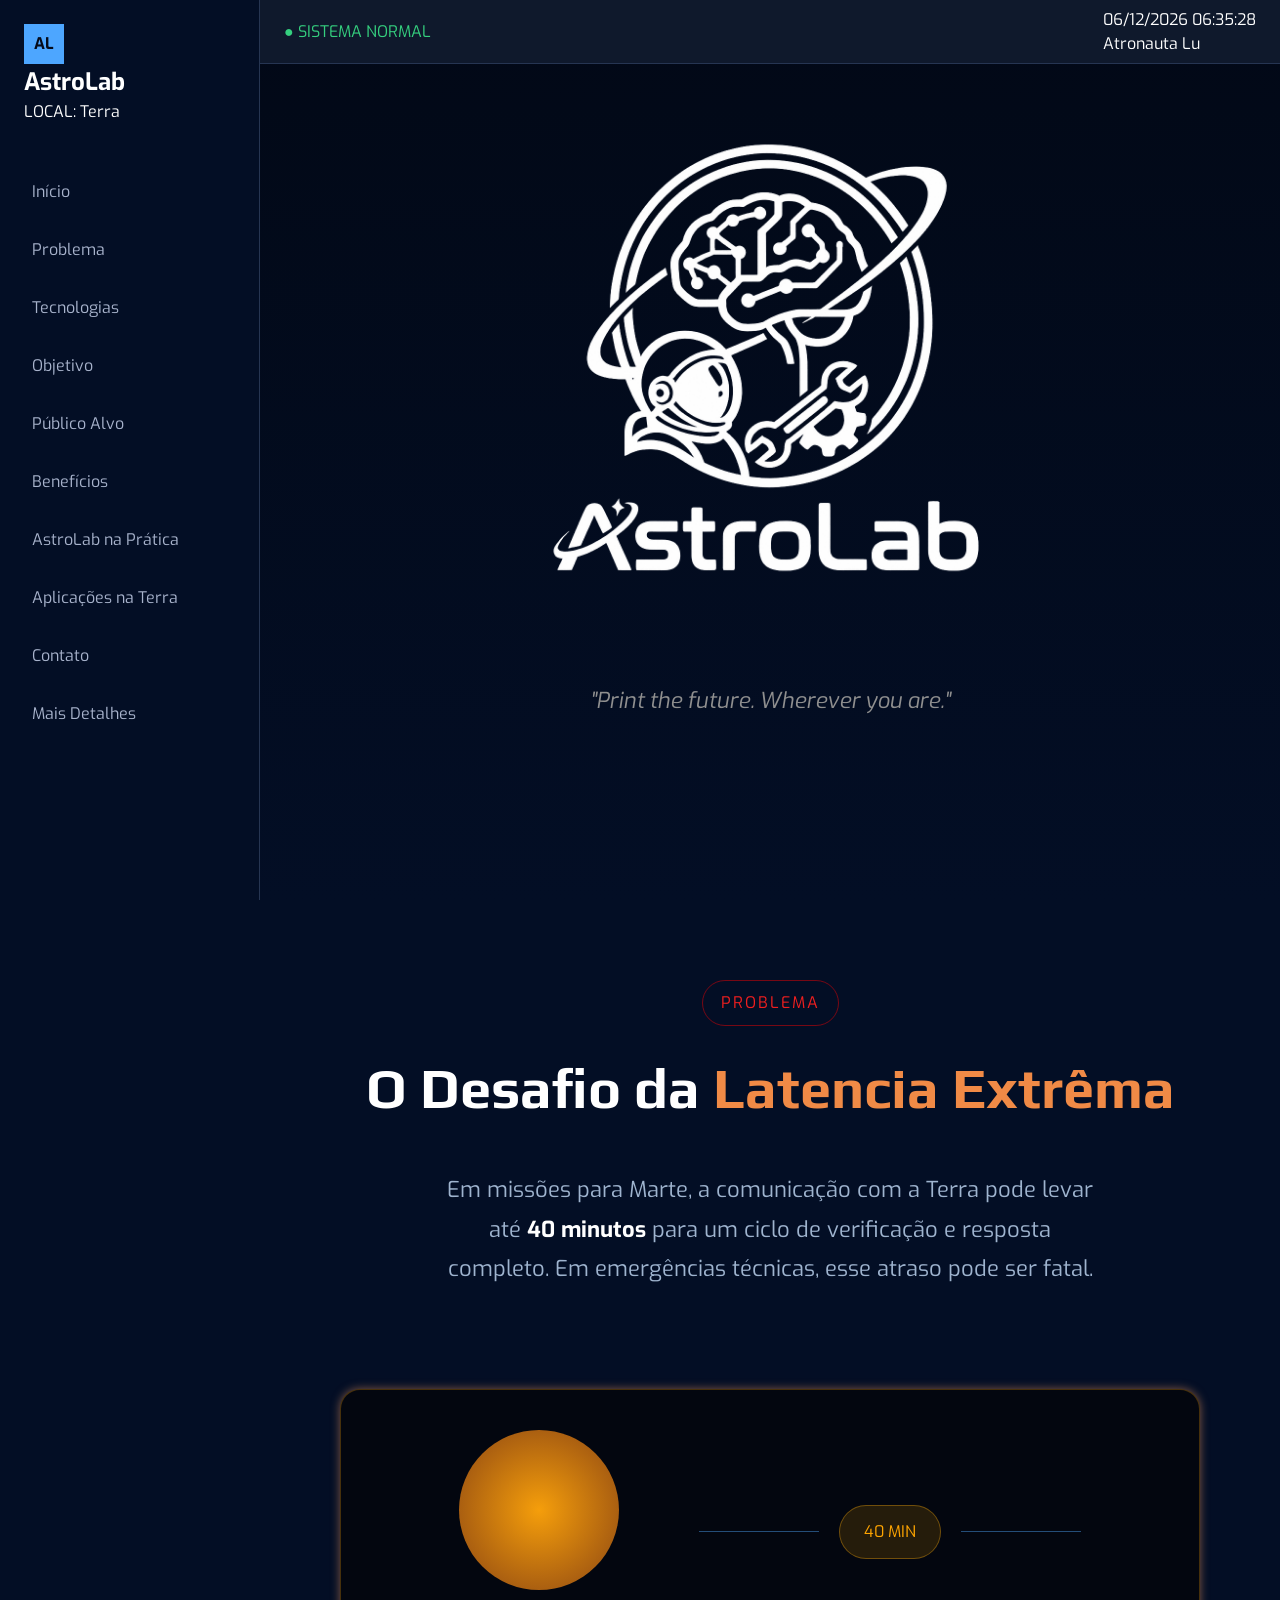
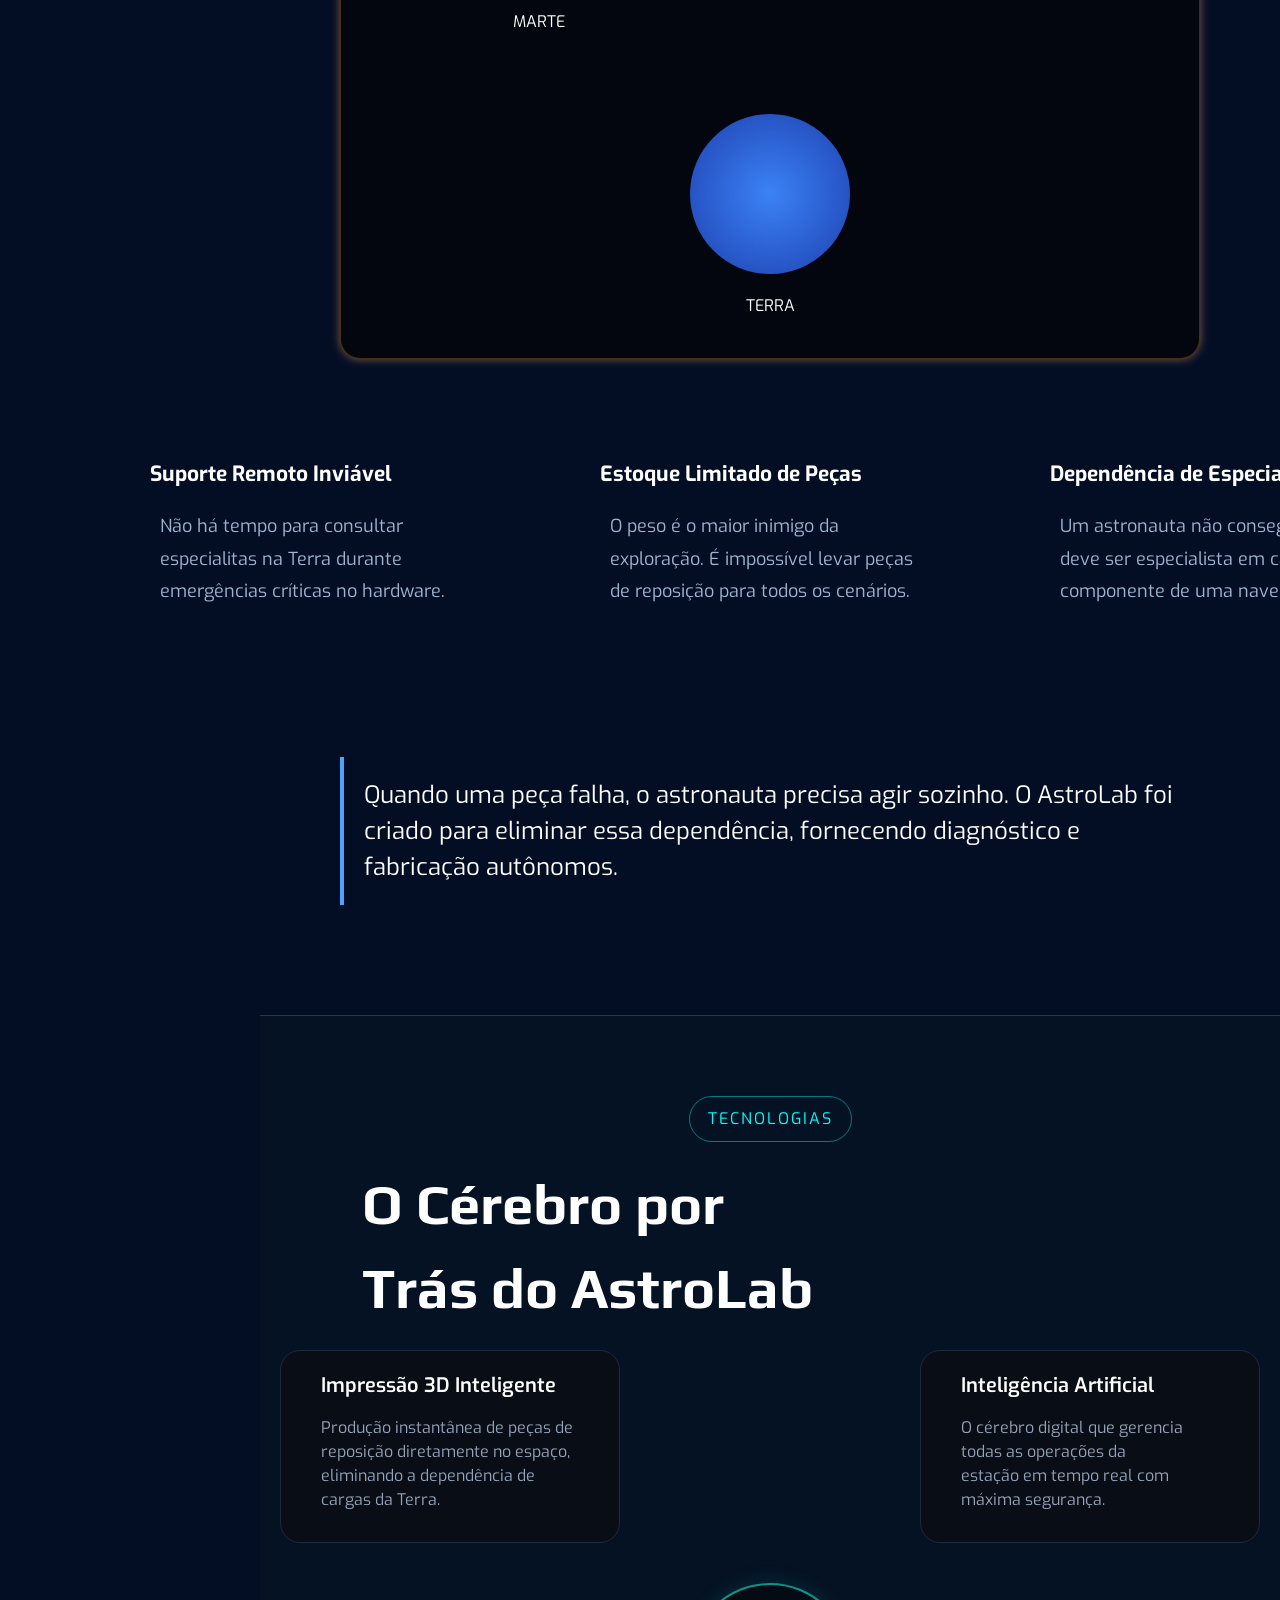
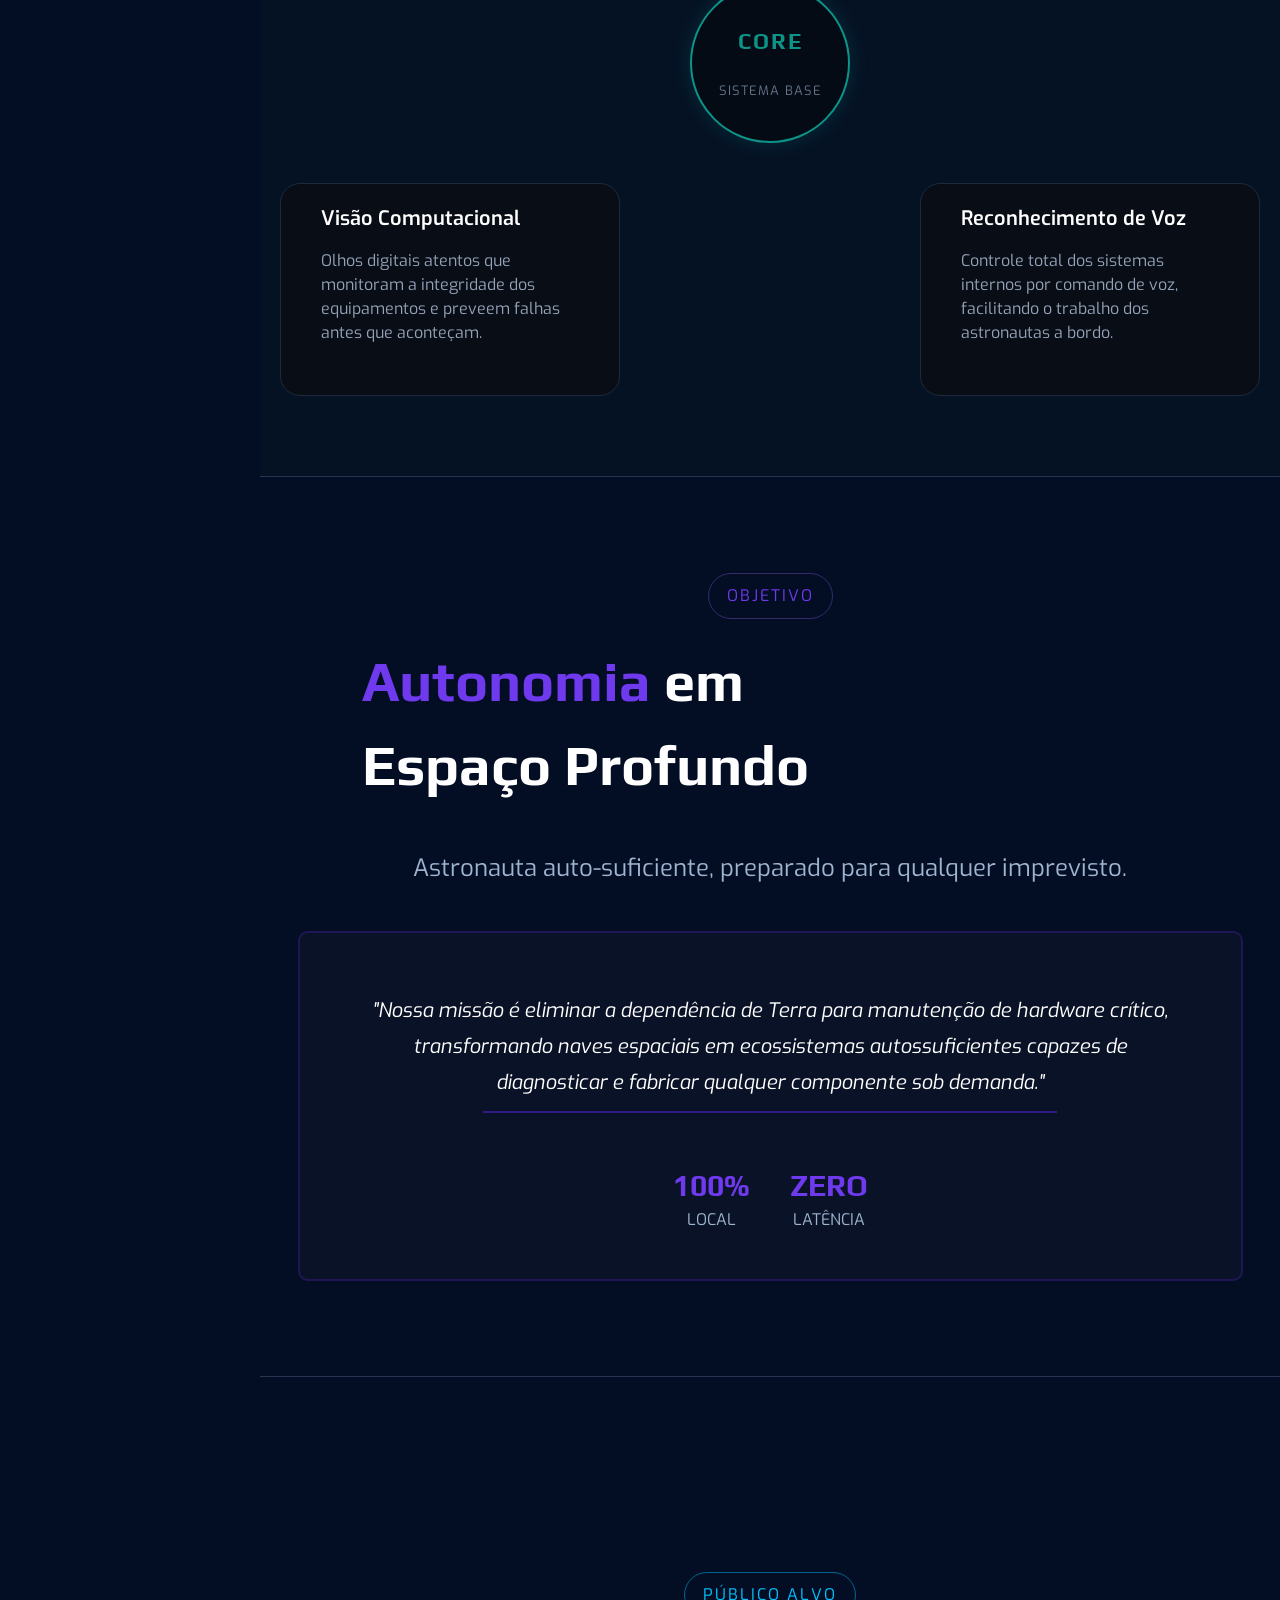
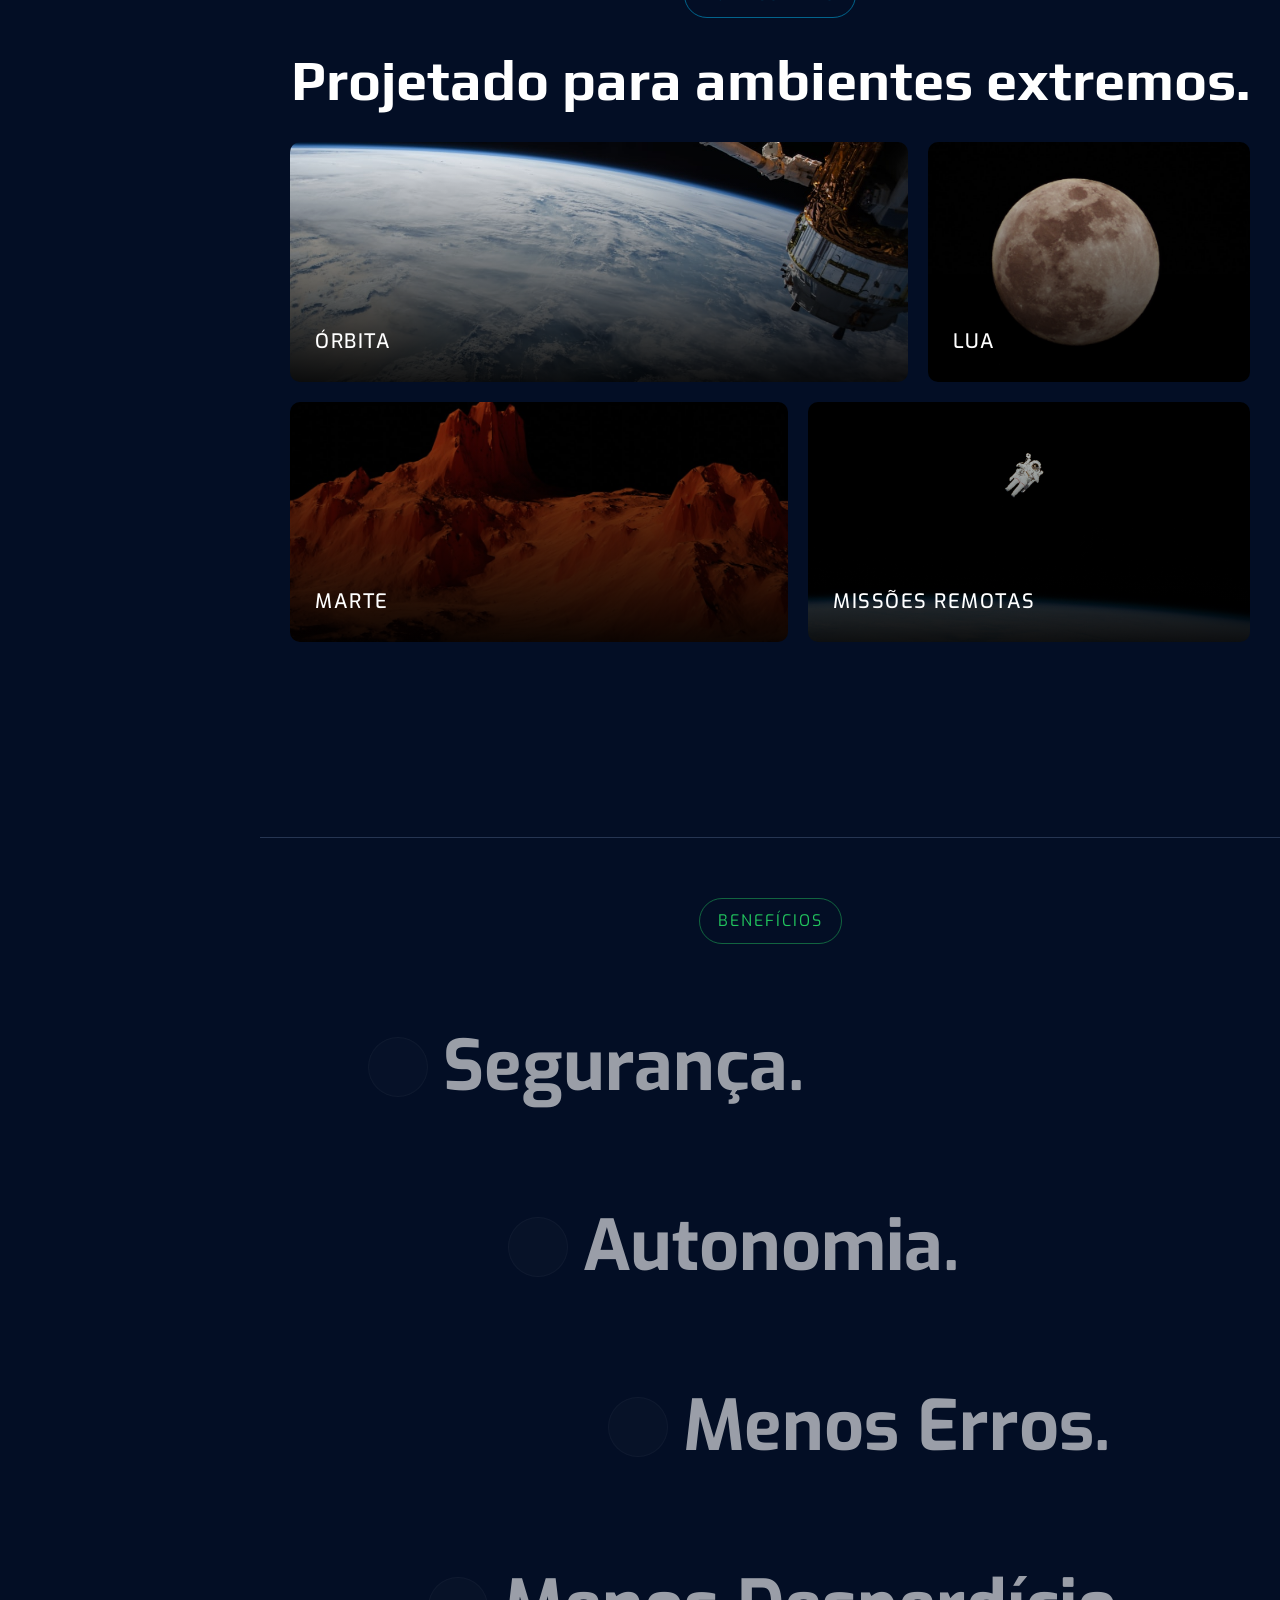
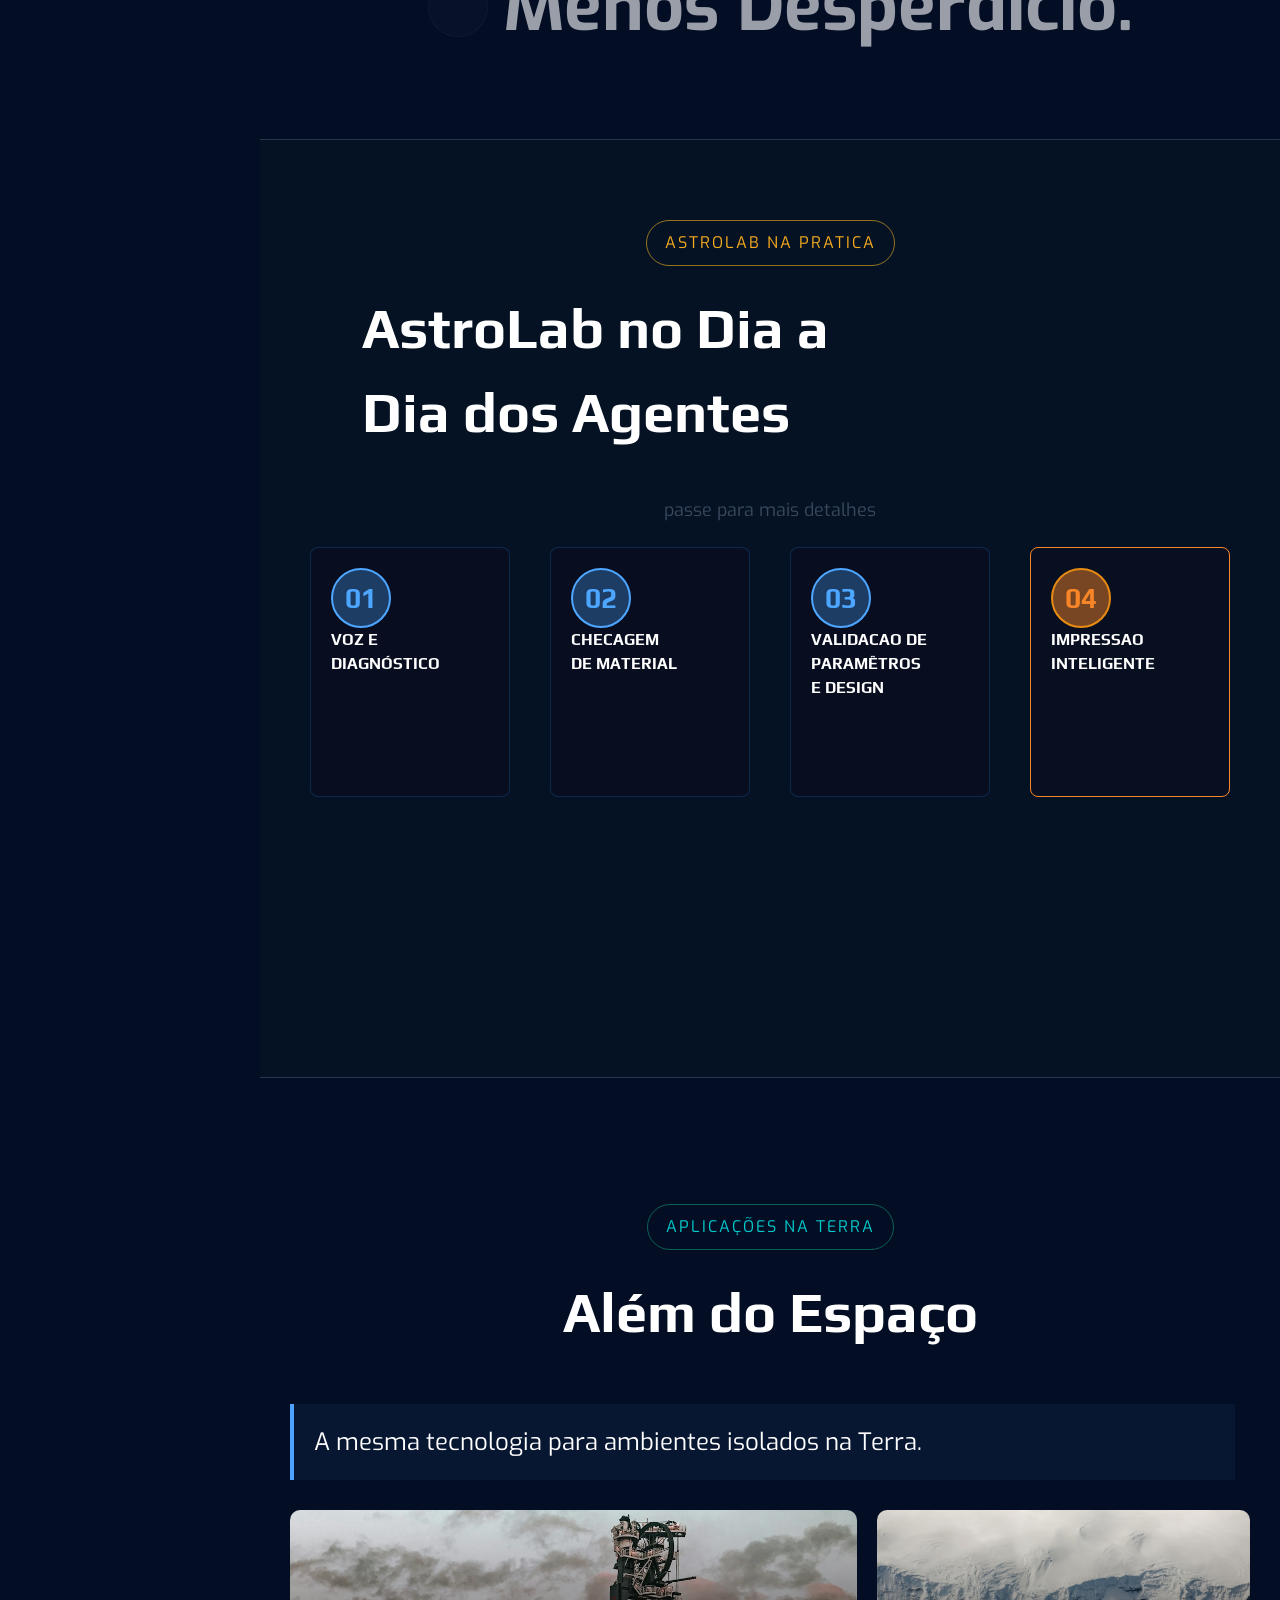
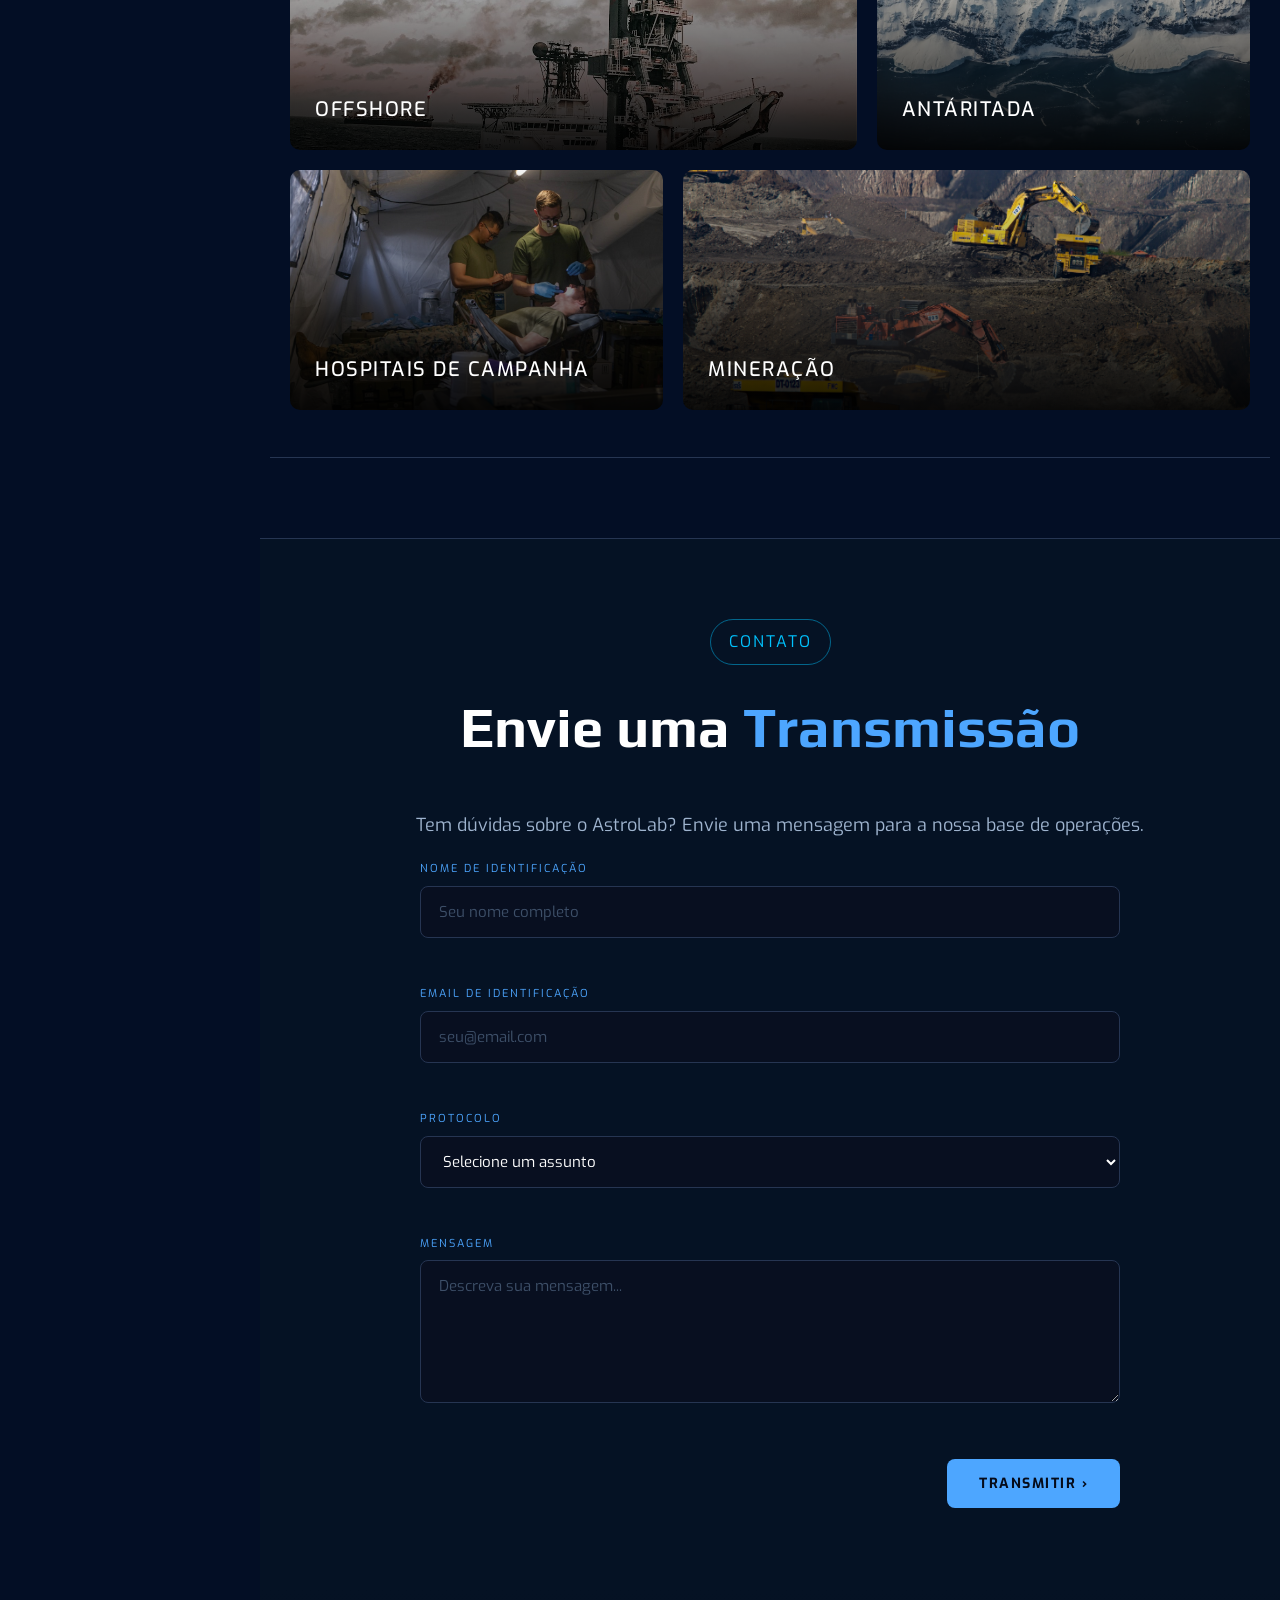
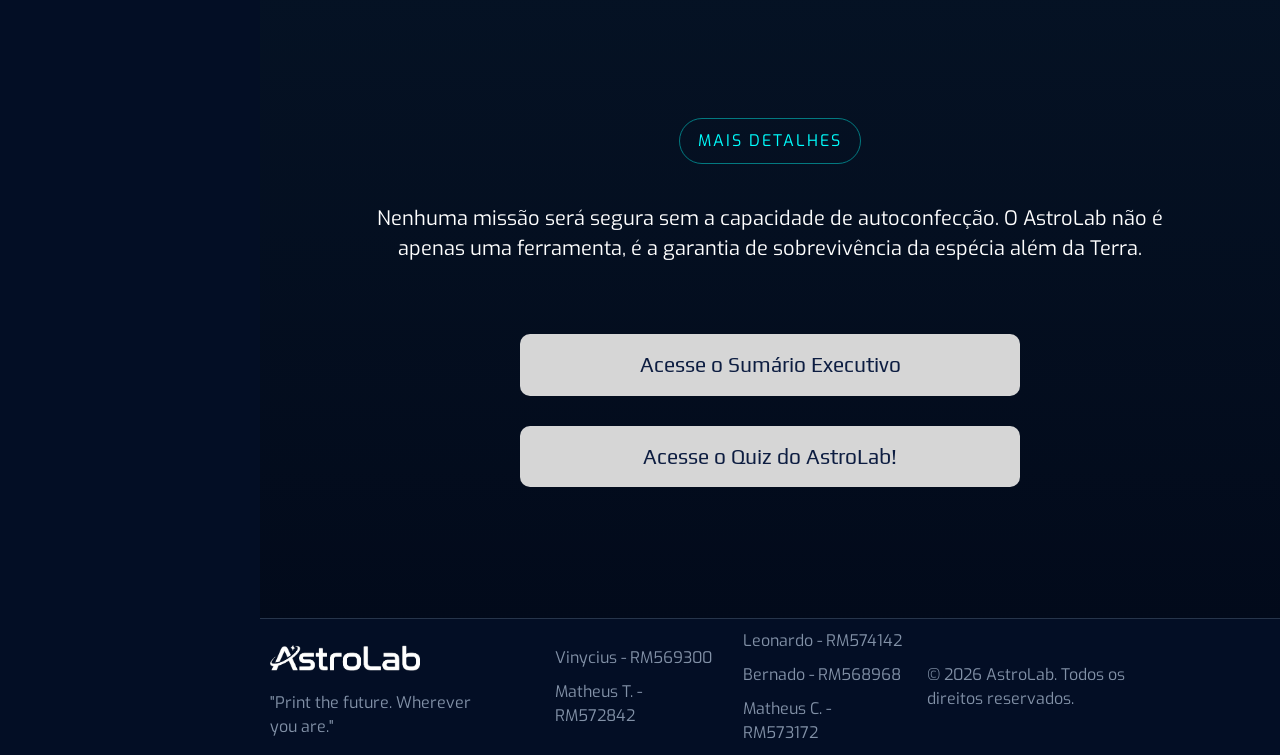
==== index.html @ 5ac2e85f "feat: adicionando secao contato, com formulario para validacao de campos vazios" ====
<!DOCTYPE html>
<html lang="pt-BR">
<head>
    <meta charset="UTF-8">
    <meta name="viewport" content="width=device-width, initial-scale=1.0">
    <link rel="shortcut icon" href="./images/favicon (3).png" type="image/png">

    <title>AstroLab</title>
    <link rel="stylesheet" href="css/reset.css">
    <link rel="stylesheet" href="css/variaveis.css">
    <link rel="stylesheet" href="./css/style.css">

    <link rel="preconnect" href="https://fonts.googleapis.com">
    <link rel="preconnect" href="https://fonts.gstatic.com" crossorigin>
    <link href="https://fonts.googleapis.com/css2?family=Play:wght@400;700&display=swap" rel="stylesheet">

    <!-- Basic Icons -->
<link href="https://cdn.boxicons.com/3.0.8/fonts/basic/boxicons.min.css" rel="stylesheet">
<!-- Filled Icons -->
<link href="https://cdn.boxicons.com/3.0.8/fonts/filled/boxicons-filled.min.css" rel="stylesheet">
<!-- Brand Icons -->
<link href="https://cdn.boxicons.com/3.0.8/fonts/brands/boxicons-brands.min.css" rel="stylesheet">

</head>

<body>

<aside class="sidebar">

    <div class="logo">
        <div class="logo-icon">AL</div>

        <div>
            <h2>AstroLab</h2>
            <p> LOCAL: Terra</p>
        </div>
    </div>

    <nav>

        <a href="#inicio" class="nav-inicio"> <i class="bxf bx-rocket"></i> Início </a>
        <a href="#problema" class="nav-problema"> <i class="bxf bx-alert-triangle"></i> Problema </a>
        <a href="#tecnologia" class="nav-tecnologia"> <i class="bxf bx-psychology"></i> Tecnologias </a>
        <a href="#objetivos" class="nav-objetivos"> <i class="bxf bx-bullseye"></i> Objetivo </a>
        <a href="#publico" class="nav-publico"> <i class="bxf bx-community"></i> Público Alvo </a>
        <a href="#beneficios" class="nav-beneficios"> <i class="bxf bx-arrow-big-up-line"></i> Benefícios </a>
        <a href="#dia_a_dia" class="nav-dia"> <i class="bxf bx-moon"></i> AstroLab na Prática  </a>
        <a href="#planeta-terra" class="nav-planeta"> <i class="bxf bx-globe-antartica"></i> Aplicações na Terra </a>
        <a href="#contato" class="nav-publico"> <i class="bxf bx-send"></i> Contato</a>
        <a href="#fim" class="nav-tecnologia"> <i class="bxf bx-plus-circle"></i> Mais Detalhes</a>
        
    </nav>

</aside>

<div class="main">

    <header>

        <div class="status">
            ● SISTEMA NORMAL
        </div>

        <div class="header-right">

            <div id="clock"></div>

            <div class="user">
                Atronauta Lu
            </div>

        </div>

    </header>


    <main id="content">

        <section class="inicio" id="inicio">

             <img src="./images/ícone_branco.png" alt="Logo AstroLab" class="astrolab">

            <p class="subtitulo"> 
                "Print the future. Wherever you are."
            </p>

        </section>

        <section class="section problema" id="problema">

            <span class="tag vermelha"> Problema </span>

            <h2>O Desafio da <span id="latencia">Latencia Extrêma</span></h2>

            <div class="desc-latencia">
            <p>Em missões para Marte, a comunicação com a Terra pode levar até <span id="branco">40 minutos</span> para um ciclo de verificação e resposta completo. Em emergências técnicas, esse atraso pode ser fatal.</p>
            </div>
            <div class="desenho">

                <div class="planeta">
                    <div class="marte"></div>
                    <span>MARTE</span>
                </div>

                <div class="separador">
                    <div class="linha"></div>
                    <div class="container">
                        40 MIN
                    </div>
                    <div class="linha"></div>
                </div>

                <div class="planeta">
                    <div class="terra"></div>
                    <span>TERRA</span>
                </div>

            </div>

            <div class="cards">
                <div class="card">
                    <div id="minititulo">
                    <i class="bxf bx-search-big-x" style="color:#ff6b00; font-size: 30px;"></i>
                    <h4>Suporte Remoto Inviável</h4>
                    </div>
                    <p> Não há tempo para consultar especialitas na Terra durante emergências críticas no hardware. </p>
                </div>            
                <div class="card">
                    <div id="minititulo">
                    <i class="bxf bx-inbox" style="color:#ff6b00; font-size:30px"></i>
                    <h4>Estoque Limitado de Peças</h4>
                    </div>
                    <p>O peso é o maior inimigo da exploração. É impossível levar peças de reposição para todos os cenários.</p>
                </div>
                <div class="card">
                    <div id="minititulo">
                    <i class="bxf bx-psychology" style="color:#ff6b00; font-size:30px;"></i>
                    <h4>Dependência de Especialistas</h4>
                    </div>
                    <p>Um astronauta não consegue e nem deve ser especialista em cada componente de uma nave complexa.</p>
                </div>
            </div>
            <div class="destaque" id="destaque_problema"">
            Quando uma peça falha, o astronauta precisa <span id="branco">agir sozinho</span>. O AstroLab foi criado para eliminar essa dependência, fornecendo diagnóstico e fabricação autônomos. 
            </div>

        </section>

        <section class="section tecnologia" id="tecnologia">

            <span class="tag ciano"> TECNOLOGIAS </span>

            <h2> O Cérebro por Trás do AstroLab </h2>

                <div class="tech-grade">

                    <div class="card-tech top-esq">
                        <div class="icone-tech"> <i class="bx bx-printer" > </i></div>
                        <h3>Impressão 3D Inteligente</h3>
                        <p>Produção instantânea de peças de reposição diretamente no espaço, eliminando a dependência de cargas da Terra.</p>
                    </div>

                    <div class="card-tech top-dir">
                        <div class="icone-tech"> <i class="bx bx-robot" > </i></div>
                        <h3>Inteligência Artificial</h3>
                        <p>O cérebro digital que gerencia todas as operações da estação em tempo real com máxima segurança.</p>
                    </div>

                    <div class="core">
                        <h2>CORE</h2>
                        <p>Sistema Base</p>
                    </div>

                    <div class="card-tech bottom-esq">
                        <div class="icone-tech"> <i class="bx bx-eye-alt" > </i></div>
                        <h3>Visão Computacional</h3>
                        <p>Olhos digitais atentos que monitoram a integridade dos equipamentos e preveem falhas antes que aconteçam.<p>
                    </div>

                    <div class="card-tech bottom-dir">
                        <div class="icone-tech"> <i class="bx bx-microphone" > </i></div>
                        <h3>Reconhecimento de Voz</h3>
                        <p>Controle total dos sistemas internos por comando de voz, facilitando o trabalho dos astronautas a bordo.</p>
                    </div>

                </div>

        </section>

        <section class="section objetivos" id="objetivos">

             <span class="tag roxo"> OBJETIVO </span>

             <h2> <span id="roxo">Autonomia</span> em Espaço Profundo </h2>
            <div class="desc-objetivos">
                <p class="desc-objetivos">Astronauta auto-suficiente, preparado para qualquer imprevisto.</p>
            </div>
            
            <div class="objetivo">
             <p>"Nossa missão é eliminar a dependência de Terra para manutenção de hardware crítico, transformando naves espaciais em ecossistemas autossuficientes capazes de diagnosticar e fabricar qualquer componente sob demanda."</p>
            
                <div id="dados">
                    <div class="dado-item">
                        <span id="destaque_dados">100%</span>
                        <span id="dado">LOCAL</span>
                    </div>
                    <div class="dado-item">
                        <span id="destaque_dados">ZERO</span>
                        <span id="dado">LATÊNCIA</span>
                    </div>
                </div>
            </div>


            </section>

            
        <section class="section publico" id="publico">

            <span class="tag azul"> PÚBLICO ALVO </span>

            <h2> Projetado para ambientes extremos.</h2>

            <div class="container-grade">

                <div class="linha-grade">
                    <div class="cartao cartao-orbita">
                        <h3> Órbita </h3>
                        <p> Estações Espaciais</p>
                    </div>

                    <div class="cartao cartao-lua">
                        <h3> Lua </h3>
                        <p>Bases Lunares</p>
                    </div>
                </div>

                <div class="linha-grade">
                    <div class="cartao cartao-marte">
                        <h3> Marte </h3>
                        <p> Colonização </p>
                    </div>

                    <div class="cartao cartao-missao">
                        <h3> Missões Remotas </h3>
                        <p> Deep Space </p>
                    </div>
                </div>

            </div>
            
        </section>

       <section class="section beneficios" id="beneficios">

            <span class="tag verde"> BENEFÍCIOS </span>

            <nav class="beneficio-container">
                
                <div class="beneficio-item seguranca">
                    <span class="icone icone-seguranca"> <i class="bx bx-check-shield" style="color: rgb(14, 186, 5); font-size: 35px;"></i></span>
                    <span class="beneficio-texto"> Segurança. </span>
                </div>

                <div class="beneficio-item autonomia">
                    <span class="icone icone-autonomia"> <i class="bx bx-bolt" style="color: rgb(195, 92, 3); font-size: 35px;"></i></span>
                    <span class="beneficio-texto"> Autonomia. </span>
                </div>

                <div class="beneficio-item erros">
                    <span class="icone icone-erros"> <i class="bx bx-crosshair" style="color: rgb(3, 105, 195); font-size: 35px;"></i></span>
                    <span class="beneficio-texto"> Menos Erros. </span>
                </div>

                <div class="beneficio-item desperdicio">
                    <span class="icone icone-desperdicio"> <i class="bx bx-recycle" style="color: rgb(3, 192, 195); font-size: 35px;"></i></span>
                    <span class="beneficio-texto"> Menos Desperdício. </span>
                </div>

            </nav>
        </section>

        <section class="section dia_a_dia" id="dia_a_dia">

            <span class="tag amarelo"> ASTROLAB NA PRATICA </span>

            <h2>AstroLab no Dia a Dia dos Agentes</h2>
            <p style="color: #9fb4cf57;">passe para mais detalhes</p>

            <div class="cards-verticais">
                <div class="card-item">
                    <div id="card-numero">01</div>
                    <i class="bx bx-message-circle-question-mark"></i>
                    <h6 id="card-titulo">VOZ E DIAGNÓSTICO</h6>
                    <p id="card-texto">Astronauta descreve o problema com suas próprias palavras, ou fotografa a peça danificada.</p>
                </div>
                <div class="card-item">
                    <div id="card-numero">02</div>
                    <i class="bxf bx-inbox"></i>
                    <h6 id="card-titulo">CHECAGEM DE MATERIAL</h6>
                    <p id="card-texto">Astrolab idenfitica automaticamente o design correspondente, verifica se há material disponível e compatível.</p>
                </div>
                <div class="card-item">
                    <div id="card-numero">03</div>
                    <i class="bxf bx-check-circle"></i>
                    <h6 id="card-titulo">VALIDACAO DE PARAMÊTROS E DESIGN</h6>
                    <p id="card-texto">Verifica a certificação do design identificado e os parâmetros da impressão, e os ajusta se necessário, de acordo com as condições ambientais da nave. </p>
                </div>
                <div class="card-item4">
                    <div id="card-numero4">04</div>
                    <i class="bxf bx-printer"></i>
                    <h6 id="card-titulo">IMPRESSAO INTELIGENTE</h6>
                    <p id="card-texto">Solicita uma confirmação final antes de iniciar a fabricação — tudo isso sem consultar manuais, sem contatar a Terra e sem precisar de qualquer conhecimento técnico de impressão 3D. </p>
                </div>


            </div>

        </section>
        
        <section class="section planeta-terra" id="planeta-terra">

            <span class="tag turquesa"> APLICAÇÕES NA TERRA </span>

            <h2> Além do Espaço </h2>    

            <div class="destaque"> A mesma tecnologia para ambientes isolados na Terra. </div>

            <div class="container-grade">

                <div class="linha-grade">
                    <div class="cartao cartao-off">
                        <h3> Offshore </h3>
                    </div>

                    <div class="cartao cartao-antar">
                        <h3> Antáritada </h3>
                    </div>
                </div>

                <div class="linha-grade">
                    <div class="cartao cartao-hospi">
                        <h3> Hospitais de campanha</h3>
                    </div>

                    <div class="cartao cartao-mine">
                        <h3> Mineração </h3>
                    </div>
                </div>

            </div>
        </section>
        <section class="section contato" id="contato">

            <span class="tag azul"> CONTATO </span>

            <h2>Envie uma <span id="contato-destaque">Transmissão</span></h2>

            <p class="contato-desc" id="contato-desc">Tem dúvidas sobre o AstroLab? Envie uma mensagem para a nossa base de operações.</p>

            <form class="form-contato" id="form-contato" novalidate>

                <div class="form-grupo">
                    <label for="nome">NOME DE IDENTIFICAÇÃO</label>
                    <input type="text" id="nome" name="nome" placeholder="Seu nome completo" autocomplete="off">
                    <span class="form-erro" id="erro-nome"></span>
                </div>

                <div class="form-grupo">
                    <label for="email">EMAIL DE IDENTIFICAÇÃO</label>
                    <input type="email" id="email" name="email" placeholder="seu@email.com" autocomplete="off">
                    <span class="form-erro" id="erro-email"></span>
                </div>

                <div class="form-grupo">
                    <label for="assunto">PROTOCOLO</label>
                    <select id="assunto" name="assunto">
                        <option value="">Selecione um assunto</option>
                        <option value="duvida">Dúvida técnica</option>
                        <option value="parceria">Proposta de parceria</option>
                        <option value="imprensa">Imprensa</option>
                        <option value="outro">Outro</option>
                    </select>
                    <span class="form-erro" id="erro-assunto"></span>
                </div>

                <div class="form-grupo">
                    <label for="mensagem">MENSAGEM</label>
                    <textarea id="mensagem" name="mensagem" rows="5" placeholder="Descreva sua mensagem..."></textarea>
                    <span class="form-erro" id="erro-mensagem"></span>
                </div>

                <div class="form-rodape">
                    <span class="form-status" id="form-status"></span>
                    <button type="submit" class="btn-transmitir">TRANSMITIR ›</button>
                </div>

            </form>

        </section>

        <section class="fim" id="fim">

             <!-- <img src="./images/ícone_branco.png" alt="Logo AstroLab" class="astrolab"> -->
              <span class="tag ciano"> MAIS DETALHES </span>

            <p class="subtitulo-fim"> 
                Nenhuma missão será segura sem a capacidade de autoconfecção. O AstroLab não é apenas uma ferramenta, é a garantia de sobrevivência da espécia além da Terra. 
            </p>
            <a href="https://drive.google.com/file/d/1_NwAOMcnM-ldMExBW3gLf0y3jAXZmVgm/view?usp=sharing" target="_blank">Acesse o Sumário Executivo</a>
            <a href="./pages/quiz.html">Acesse o Quiz do AstroLab!</a>

        </section>
        <footer id="footer">
            <div class="container-logo">
                <img src="./images/astrolab_texto.png" alt="AstroLab texto">
                <p> "Print the future. Wherever you are." </p>
            </div>
            <div>
                <p>Vinycius   - RM569300</p>
                <p>Matheus T. - RM572842</p>
            </div>
            <div>
              <p>Leonardo   - RM574142</p>
                <p>Bernado    - RM568968</p>
                <p>Matheus C. - RM573172</p>
            </div>
            <div class="container-copyright">
                <p id="copyright"> &copy; 2026 AstroLab. Todos os direitos reservados. </p> 
                <!-- <p id="desc">Feito com paixão e precisão</p> -->
            </div>
        </footer>
    </main>

</div>

   

<script src="./js/script.js"></script>

</body>
</html>
---- css/variaveis.css ----
@import url('https://fonts.googleapis.com/css2?family=Exo:ital,wght@0,100..900;1,100..900&family=Play:wght@400;700&display=swap');


:root{
    --background-primary: #030e25;
    --background-secondary: #051224;

    --title: 'Play';
    --text: 'Exo';
    --text-size: 18px;

    --title-size: 56px;
}
---- css/style.css ----
html{ 
    scroll-behavior:smooth;
}

*{
    margin:0;
    padding:0;
}

body{
    display:flex;
    background: var(--background-primary);
    color:white;
    /* font-family:Segoe UI; */
    font-family: var(--text);
}

.sidebar{
    width:260px;
    height:100vh;

    background:#08112100;
    /* background-image: url(../images/fundo-galaxia.jpg); */
    border-right:1px solid #263552;

    position:fixed;
}

.main{
    margin-left:260px;
    flex:1;
    width: calc(100% - 260px)
}

header{
    height:64px;
    background:#101a2ef7;
    border-bottom:1px solid #263552;

    display:flex;
    justify-content:space-between;
    align-items:center;
    
    padding:0 24px;

    position:fixed;
    top:0;
    left: 260px;
    right: 0;

    z-index:1000;
}

.logo{
    padding:24px;
}

.logo-icon{
    width:40px;
    height:40px;

    background:#4DA6FF;

    color:#050B1A;

    display:flex;
    align-items:center;
    justify-content:center;

    font-weight:bold;
}

nav{
    display:flex;
    flex-direction:column;
    padding:20px;
}

nav a{
    color:#A8B3CC;
    text-decoration:none;
    padding:12px;
    border-radius:6px;
    margin-bottom: 10px;

    transition: all ease 0.5s;
}

nav a:hover{
    background:#18233B;
    color:white;
    transform: scale(1.05);
}

.nav-problema:hover{
    background:#f11f1f78;
    color:white;
}
.nav-tecnologia:hover{
    background:rgba(5, 230, 226, 0.478);
    color:white;
}
.nav-objetivos:hover{
    background:#6f39ed77;
    color:white;
}
.nav-publico:hover{
    background:#00c3ff78;
    color:white;
}
.nav-beneficios:hover{
    background:#22c55e76;
    color:white;
}
.nav-dia:hover{
    background:#f59f0b78;
    color:white;
}
.nav-planeta:hover{
    background:#029d9d58;
    color:white;
}

.status{
    color:#35D07F;
}

/* -- Seção 1 -- */
.inicio{
    display:flex;
    justify-content:center;
    align-items:center;
    text-align:center;
   
    min-height:100vh;
    display:flex;
    flex-direction:column;
    justify-content:center;
    padding:80px 10%;
    background:  linear-gradient(
            rgba(0,0,0,0.4),
            #030e25
            ),
            url('../images/banner.gif');
}

.astrolab {
    width: 500px;
}

.subtitulo{
    font-size:22px;
    max-width:900px;
    margin:auto;
    font-style: italic;
    color: #8f8f8f;
}

/*  -- Seções sem Style (Apagar dps) */
.conteudo{
    background:rgba(255,255,255,.03);
    border:1px solid rgba(255,255,255,.08);
    border-radius:20px;
    padding:30px;
    margin-bottom:30px;
}

.conteudo h2{
    margin-bottom:20px;
    font-size:32px;
    font-family: var(--title);
}


/* -- Padronização das Seções --  */
.section{
    min-height:100vh;
    width: 100%;

    display:flex;
    flex-direction:column;
    justify-content:center;

    padding: 80px 10%; 

    background: var(--background-primary);
    border-bottom: #263552 0.01px solid;

  
}

.section h2{
    font-family: var(--title);
    font-size:var(--title-size);
    margin: 20px 0;
}

.section p{
    font-size:18px;
    line-height:1.8;
    max-width:900px;

    padding:20px;
    border-radius:10px;
}

/* -- Seção 2 -- */
.desenho{
    margin-top:80px;
    display:flex;
    justify-content:center;
    align-items:center;
    gap:80px;
    flex-wrap:wrap;
    border-radius: 20px;
    border: solid 0.5px rgba(255, 166, 0, 0.267);
    padding: 40px;
    background-color: #03060f;

    box-shadow: 0 0 10px rgba(255, 161, 99, 0.5);
}

#latencia{
    color: rgb(240, 138, 70);
}

.desc-latencia{
    position:relative;
    margin: 0 auto;
    max-width: 700px;
    text-align: center;
    p{
        border: none;
        /* text-align: center; */
        color: #9fb4cf;
        font-size: 22px;
                #branco {
        color: white;
        font-weight: bold;
    }
    }
}

.marte,
.terra{
    width:160px;
    height:160px;
    border-radius:50%;
    background-size:cover;
    background-position:center;
}
.marte{
   background:
    radial-gradient(circle,
    #f59e0b,
    #8b4513);
}

.terra{
    background:
    radial-gradient(circle,
    #3b82f6,
    #1e40af);
}

.planeta{
    display:flex;
    flex-direction:column;
    align-items:center;
    gap:20px;
}

.separador{
    display:flex;
    align-items:center;
    gap:20px;
}

.linha{
    width:120px;
    height:1px;
    background:#244d78;
}

.container{
    padding:14px 24px;
    border-radius:50px;
    background: rgba(137, 93, 3, 0.257);
    border:1px solid rgba(245, 167, 11, 0.368);
    color:orange;
}

.destaque{
    margin: 30px 0;
    padding: 20px ;
    border-left: 4px solid #4DA3FF;
    background:rgba(77, 163, 255, 0.055);
    max-width:945px;

    font-size: 24px;

}

#destaque_problema{
        color: rgb(255, 255, 255);
        background: none;
        
        #branco {
        color: white;
    }
}


.problema{
    padding:80px;
    display:flex;
    align-items:center;
}

.cards{
    /* width: 1000px; */
    display:flex;
    justify-content: space-evenly;
    margin: 80px;
    gap: 50px;
}
.card {
    width: 400px;
    padding:20px;
    border-radius: 20px;
    /* border: solid 0.5px rgba(255, 166, 0, 0.267);
    box-shadow: 0 0 10px rgba(255, 161, 99, 0.5); */
    p{
        border:none;
        color: #9fb4cf;
        /* text-align: ; */
    }
}
#minititulo{
    display:flex;

    i{
        margin: 0 5px 10px;
    }
    h4{
        font-size: 21px;
    }
 
}

.tag{
    padding:10px 18px;
    border-radius:99px;
    letter-spacing:2px;
    text-transform:uppercase;
    
}
.vermelha{
    border: 1px solid rgba(255, 0, 0, 0.457);
    color:#f11f1f;
}

/*  -- Seção 3 -- */
.tecnologia, .dia_a_dia{
    background: var(--background-secondary);
    display:flex;
    align-items:center;

}

.ciano{
    border: 1px solid #02baba9e;
    color:#00ffff
}

.tech-grade{
    display: grid;
    grid-template-columns: 340px 220px 340px;
    grid-template-rows: auto auto auto;
    grid-auto-rows: 1fr;
    gap: 40px;
    align-items: stretch;
    justify-content: center;
    max-width: 1000px;
    width: 100%;
}

.card-tech {
    width: 100%;
    height: 100%;
    padding:20px;

    display: flex;
    flex-direction: column;
    border-radius: 20px;
    background-color: #090d16;
    border: 1px solid #1e293b;
    padding: 20px;
    transition: border-color 0.3s ease;
}

.card-tech:hover {
    border-color: #0d9488;
}

.icone-tech {
    color: #0d9488;
    font-size: 35px;
    /* margin-bottom: -45px; */
    text-align: right;
    transition: all ease 0.5s;
}

.card-tech:hover .icone-tech {
    color: #00ffea;
    font-size: 50px;
    text-align: right;
}

.card-tech h3 {
    font-size: 20px;
    margin-bottom: 5px;
    margin-left: 20px;
    font-weight: 600;
}

.card-tech p {
    color: #94a3b8;
    font-size: 16px;
    line-height: 1.5;
    border: none;
    flex-grow: 1; /* Faz o parágrafo preencher o espaço restante, empurrando o layout para alinhar perfeitamente */
    margin: 10px 20px;
    padding: 0;
}

.core {
    grid-column: 2;
    grid-row: 2;
    justify-self: center;
    width: 160px;
    height: 160px;
    border-radius: 50%;
    border: 2px solid #0d9488;
    box-shadow: 0 0 20px rgba(13, 148, 136, 0.2);
    display: flex;
    flex-direction: column;
    align-items: center;
    justify-content: center;
    background-color: #050b14;
    text-align: center;
}

.core h2 {
    color: #0d9488;
    font-size: 22px;
    letter-spacing: 2px;
    margin-bottom: 1px;

}

.core p {
    color: #64748b;
    font-size: 13px;
    text-transform: uppercase;
    letter-spacing: 1px;
    border: none;
}

.top-esq {
    grid-column: 1;
    grid-row: 1;
}

.top-dir {
    grid-column: 3;
    grid-row: 1;
}

.bottom-esq {
    grid-column: 1;
    grid-row: 3;
}

.bottom-dir {
    grid-column: 3;
    grid-row: 3;
}

/*  -- Seção 4 -- */
.objetivos{
    display:flex;
    align-items:center;
}

.roxo{
    border: 1px solid rgba(129, 90, 213, 0.391);
    color:#6f39ed;
}

.objetivos p{
    font-size:20px;
    line-height:1.8;
    max-width:900px;
    text-align:center;
}

#roxo{
    color:#6f39ed;
}

.desc-objetivos{
    position:relative;
    margin: 0 auto;
    max-width: 1000px;
    text-align: center;
    p{
        border: none;
        /* text-align: center; */
        color: #9fb4cf;
        font-size: 24px;
    }
}
.objetivo {
    width: 945px;
    height: 350px;
    padding:30px;
    margin-top: 20px;
    border-radius:10px;
    border:2px solid rgba(91, 35, 222, 0.263);
    background:rgba(23, 27, 44, 0.358);
    justify-content: center;
    align-items: center;

}


#dados {
    display: flex;
    gap: 40px;
    justify-content: center;
    margin: 0 auto;

    p{
        color: #9fb4cf;
    }
}

.dado-item {
    display: flex;
    flex-direction: column;
    align-items: center;
    margin-top:20px;
}

#destaque_dados{
    font-size: 30px;
    font-family: var(--title);
    color: #6f39ed;
    font-weight: bolder;
}

#dado{
  color: #9fb4cf;
}

.roxo{
    border: 1px solid rgba(129, 90, 213, 0.391);
    color:#6f39ed;
}

.objetivo p{
    font-size:20px;
    line-height:1.8;
    max-width:900px;
    text-align:center;
    position:relative;

    padding:30px;
    border-radius:5px;
    /* border-bottom:3px solid rgba(91, 35, 222, 0.263); */
    /* background:rgba(9, 14, 32, 0.358); */
    /* border: none; */
    font-style: italic;
}
.objetivo p::after {
    content: '';
    display: block;
    width: 70%;
    height: 2px;
    background: rgba(91, 35, 222, 0.5);
    margin: 10px auto 0;
}

/* -- Seção 5 -- */
.publico{
    max-width: 1000px;
    width: 100%;
    margin: 80px auto;
    padding: 0 20px;
    border: none;
}

.publico .tag,
.publico h2 {
    align-items: center;
    text-align: center;
    margin-left: auto;
    margin-right: auto;
}

.azul {
    border: 1px solid #00c3ff78;
    color:#00c3ff;
}

.cartao-publico {
    border-radius: 10px;
    display: flex;
    align-items: flex-end;
    padding: 25px;
    transition: transform 0.3s ease;
    cursor: pointer;
}

.cartao-orbita {
    flex: 2.5;
    background:  linear-gradient(
            rgba(255, 255, 255, 0),
            #000000e8
            ),
            url('../images/orbita.jpeg');
    background-size: cover;
}

.cartao-lua {
    flex: 1.2;
    background:  linear-gradient(
            rgba(255, 255, 255, 0),
            #000000e8
            ),
            url('../images/lua.jpeg');
    background-position: center;
    background-size: cover;
}

.cartao-marte {
    flex: 1.6;
    background:  linear-gradient(
            rgba(255, 255, 255, 0),
            #000000e8
            ),
            url('../images/marte.jpeg');

    background-size: cover;
}

.cartao-missao {
    flex: 1.4;
    background:  linear-gradient(
            rgba(255, 255, 255, 0),
            #000000e8
            ),
            url('../images/missao.jpeg');
    background-position: center;
    background-size: cover;
}

.cartao-orbita p,
.cartao-marte p {
    font-size: 15px;
    font-weight: 300;
    letter-spacing: 1.5px;
    text-transform: uppercase;
    color: rgba(255, 255, 255, 0);
    margin-left: -95px;
    border: none;
    transition: all ease 0.5s;
}

.cartao-lua p {
    z-index: 2;
    font-size: 15px;
    font-weight: 300;
    letter-spacing: 1.5px;
    text-transform: uppercase;
    color: rgba(255, 255, 255, 0);
    margin-left: -62px;
    border: none;
    transition: all ease 0.5s;
}

.cartao-missao p {
    z-index: 2;
    font-size: 15px;
    font-weight: 300;
    letter-spacing: 1.5px;
    text-transform: uppercase;
    color: rgba(255, 255, 255, 0);
    margin-left: -220px;
    border: none;
    transition: all ease 0.5s;
}

.cartao.cartao-orbita:hover p,
.cartao.cartao-marte:hover p {
    z-index: 2;
    font-size: 15px;
    font-weight: 400;
    letter-spacing: 1.5px;
    text-transform: uppercase;
    color: #00c3ff;
    margin-left: -95px;
    border: none;
    transform: translateY(-5px);
}

.cartao.cartao-lua:hover p {
    z-index: 2;
    font-size: 15px;
    font-weight: 400;
    letter-spacing: 1.5px;
    text-transform: uppercase;
    color: #00c3ff;
    margin-left: -62px;
    border: none;
    transform: translateY(-5px);
}

.cartao.cartao-missao:hover p {
    z-index: 2;
    font-size: 15px;
    font-weight: 400;
    letter-spacing: 1.5px;
    text-transform: uppercase;
    color: #00c3ff;
    margin-left: -220px;
    border: none;
    transform: translateY(-5px);
}


/*  -- Seção 6 -- */
.beneficios {
    padding: 60px 0px; 
    display: flex;
    flex-direction: column;
    align-items: center;
    justify-content: center;
    border-top: #263552 0.01px solid;
}

.beneficio-container {
    display: flex;
    flex-direction: column;
    gap: 75px;
}

.beneficio-item {
    display: flex;
    align-items: center;
    gap: 15px;
    cursor: pointer;
    opacity: 0.6;
    transition: all 0.3s ease;
}

.beneficio-item .beneficio-texto {
    font-size: 70px;
    font-weight: 700;
    color: #ffffff;
    transition: color 0.3s ease;
}

.beneficio-item .icone {
    display: flex;
    justify-content: center;
    align-items: center;
    width: 60px;
    height: 60px;
    border-radius: 50%;
    background-color: rgba(255, 255, 255, 0.03); 
    font-size: 1.2rem;
    border: 1px solid rgba(255, 255, 255, 0.05);
}

.seguranca { margin-left: -40px; }
.autonomia { margin-left: 100px; }
.erros { margin-left: 200px; }
.desperdicio { margin-left: 20px; }

.beneficio-item:hover {
    opacity: 1;
    transform: translateX(5px);
}

.beneficio-item:hover .text {
    color: #ffffff;
}

.beneficios .tag {
    align-items: center;
    text-align: center;
    margin-left: auto;
    margin-right: auto;
    margin-bottom: 50px;
}

.verde {
    border: 1px solid #22c55e78;;
    color:#22c55e;
}

/* -- Seção 7 -- */
.amarelo {
    border: 1px solid #f7b31f98;;
    color:#f7ac1f;
}

/* cards secao astrolab na pratica */ 
.cards-verticais{
    display:flex;
    width: 1000px;
    height: 450px;
    justify-content: space-evenly;
    /* overflow: hidden; */
}

.card-item {
    width: 200px;
    min-width: 80px;
    height: 250px;
    padding: 20px;
    border: 1px solid rgba(30, 100, 180, 0.3);
    border-radius: 8px;
    background: rgba(9, 14, 32, 0.8);
    overflow: hidden;
    transition: all 0.4s ease;
    cursor: pointer;
    flex-shrink: 0;

    i{
        font-size: 40px;
        margin: 20px 0;
        color: #2592ff;

    }
}

.card-item:hover {
    width: 300px;
    height: 500px;
}

.card-item p {
    opacity: 0;
    max-width: 0;
    white-space: nowrap;
    transition: opacity 0.5s ease 0.4s; /* delay pra esperar o card abrir */
    color: #9fb4cf;
}

.card-item:hover p {
    opacity: 1;
    max-width: 400px;
    white-space: normal;
}

#card-numero {
    font-family: var(--title);
    font-weight: bold;
    width: 60px;
    height: 60px;
    border-radius: 50%;
    border: 2px solid #4DA6FF;
    display: flex;
    align-items: center;
    justify-content: center;
    font-size: 28px;
    color: #4DA6FF;
    background-color: #4da6ff4f;
}
#card-titulo{
    font-family: var(--title);
    font-size: 16px;
    width: 150px;
}

.card-item4 {
    width: 200px;
    min-width: 80px;
    height: 250px;
    padding: 20px;
    border: 1px solid #f88527;
    border-radius: 8px;
    background: rgba(9, 14, 32, 0.8);
    overflow: hidden;
    transition: all 0.4s ease;
    cursor: pointer;
    flex-shrink: 0;

    i{
        font-size: 40px;
        margin: 20px 0;
        color: #ff9114;

    }
}

.card-item4:hover {
    width: 300px;
    height: 500px;
}

.card-item4 p {
    opacity: 0;
    max-width: 0;
    white-space: nowrap;
    transition: opacity 0.5s ease 0.4s; /* delay pra esperar o card abrir */
    color: #9fb4cf;
}

.card-item4:hover p {
    opacity: 1;
    max-width: 400px;
    white-space: normal;
}

#card-numero4 {
    font-family: var(--title);
    font-weight: bold;
    width: 60px;
    height: 60px;
    border-radius: 50%;
    border: 2px solid #e78b13;
    display: flex;
    align-items: center;
    justify-content: center;
    font-size: 28px;
    color: #f88527;
    background-color: #f8852777;
}

/* -- Seção 8 -- */
.planeta-terra {
    max-width: 1000px;
    width: 100%;
    margin: 80px auto;
    padding: 0 20px;
}

.planeta-terra .tag,
.planeta-terra h2,
.planeta-terra p {
    align-items: center;
    text-align: center;
    margin-left: auto;
    margin-right: auto;
}

.turquesa {
    border: 1px solid #0c6157;
    color: #00cbcc;
}

.container-grade {
    display: flex;
    flex-direction: column;
    gap: 20px;
}

.linha-grade {
    display: flex;
    gap: 20px;
    height: 240px;
}

.cartao {
    border-radius: 10px;
    display: flex;
    align-items: flex-end;
    padding: 25px;
    transition: transform 0.3s ease;
    cursor: pointer;
}

.cartao:hover {
    transform: scale(1.02);
}

.cartao-off {
    flex: 1.6;
    background:  linear-gradient(
            rgba(255, 255, 255, 0),
            #000000e8
            ),
            url('../images/offshore.jpeg');
    background-position: center;
    background-size: cover;
}

.cartao-mine {
    flex: 1.6;
    background:  linear-gradient(
            rgba(255, 255, 255, 0),
            #000000e8
            ),
            url('../images/mineração.jpeg');
    background-position: center;
    background-size: cover;
}

.cartao-antar {
    flex: 1;
    background:  linear-gradient(
            rgba(255, 255, 255, 0),
            #000000e8
            ),
            url('../images/antartida.jpeg');
    background-position: center;
    background-size: cover;
}

.cartao-hospi {
    flex: 1;
    background:  linear-gradient(
            rgba(255, 255, 255, 0),
            #000000e8
            ),
            url('../images/hospital.jpeg');
    background-position: center;
    background-size: cover;
}

.cartao h3 {
    z-index: 2;
    font-size: 20px;
    font-weight: 500;
    letter-spacing: 1.5px;
    text-transform: uppercase;
    color: white;
}

/* -- Seção 9 -- */
.fim{
    display:flex;
    justify-content:center;
    align-items:center;
    text-align:center;
   
    min-height:70vh;
    display:flex;
    flex-direction:column;
    justify-content:center;
    padding:80px 10%;
    background:  linear-gradient(
            var(--background-secondary),
            rgba(0, 0, 0, 0.274)
            
            ),
            url('../images/banner.gif');
}
.subtitulo-fim{
    font-size:20px;
    max-width:900px;
    margin: 40px auto;
    /* font-style: italic; */
    /* color: #8f8f8f; */
}
.fim a{
    border-radius: 10px;
    text-decoration: none;
    color: #0d1d41;
    font-family: var(--title);
    font-size: 21px;
    background-color: #d6d6d6;
    padding: 15px;
    width: 500px;
    transition: all ease 0.6s;
    margin-top: 30px;
}
.fim a:hover{
    color: #d6d6d6;
    background-color: #0d1d41;
    transform: translateY(-5px);
}


#footer{
    border-top: solid 1px rgba(212, 234, 255, 0.171);
    /* border-top: solid 1px rgba(255, 0, 0, 0.227); */
    display: flex;
    justify-content: space-between;
    align-items: center;
    color:#8291a7;
    /* height: 200px; */

}

#footer p {
    margin: 10px;
}

.container-logo{
        img{
        max-width: 150px;
        margin: 20px 10px;
    }
}


/* -- Seção Contato -- */
.contato {
    align-items: center;
    background: var(--background-secondary);
    border-bottom: none;
    border-top: 1px solid #263552;
}


#contato-destaque {
    color: #4DA6FF;
}

.contato-desc {
    color: #9fb4cf;
    font-size: 18px;
    border: none;
    padding: 0;
    margin: 0;
    max-width: 600px;
}

#contato-desc {
    padding-left: 0;
    margin-left:40px;
}

.form-contato {
    display: flex;
    flex-direction: column;
    gap: 24px;
    width: 100%;
    max-width: 700px;
}

.form-grupo {
    display: flex;
    flex-direction: column;
    gap: 8px;
}

.form-grupo label {
    font-size: 11px;
    letter-spacing: 2px;
    color: #4DA6FF;
    font-family: var(--text);
}

.form-grupo input,
.form-grupo select,
.form-grupo textarea {
    background: rgba(9, 14, 32, 0.8);
    border: 1px solid #263552;
    border-radius: 8px;
    padding: 14px 18px;
    color: white;
    font-size: 15px;
    font-family: var(--text);
    outline: none;
    transition: border-color 0.25s ease, box-shadow 0.25s ease;
    width: 100%;
    box-sizing: border-box;
}

.form-grupo input::placeholder,
.form-grupo textarea::placeholder {
    color: #3d4f68;
}

.form-grupo select option {
    background: #090d16;
    color: white;
}

.form-grupo input:focus,
.form-grupo select:focus,
.form-grupo textarea:focus {
    border-color: #4DA6FF;
    box-shadow: 0 0 0 3px rgba(77, 166, 255, 0.1);
}

.form-grupo input.invalido,
.form-grupo select.invalido,
.form-grupo textarea.invalido {
    border-color: #E24B4A;
    box-shadow: 0 0 0 3px rgba(226, 75, 74, 0.1);
}

.form-grupo textarea {
    resize: vertical;
    min-height: 120px;
}

.form-erro {
    font-size: 12px;
    color: #E24B4A;
    letter-spacing: 0.5px;
    min-height: 16px;
}

.form-rodape {
    display: flex;
    align-items: center;
    /* align-self: center; */
    justify-content: space-between;
    margin-top: 8px;
}

.form-status {
    font-size: 13px;
    letter-spacing: 0.5px;
    margin-right: 20px;
}

.form-status.sucesso {
    color: #35D07F;
}

.form-status.erro {
    color: #E24B4A;
}

.btn-transmitir {
    background: #4DA6FF;
    color: #050B1A;
    border: none;
    border-radius: 8px;
    padding: 14px 32px;
    font-family: var(--text);
    font-size: 14px;
    font-weight: bold;
    letter-spacing: 1.5px;
    cursor: pointer;
    transition: opacity 0.2s, transform 0.1s;
}

.btn-transmitir:hover {
    opacity: 0.85;
    transform: translateY(-2px);
}

.btn-transmitir:active {
    transform: scale(0.97);
}

.nav-contato:hover {
    background: rgba(77, 166, 255, 0.15);
    color: white;
}
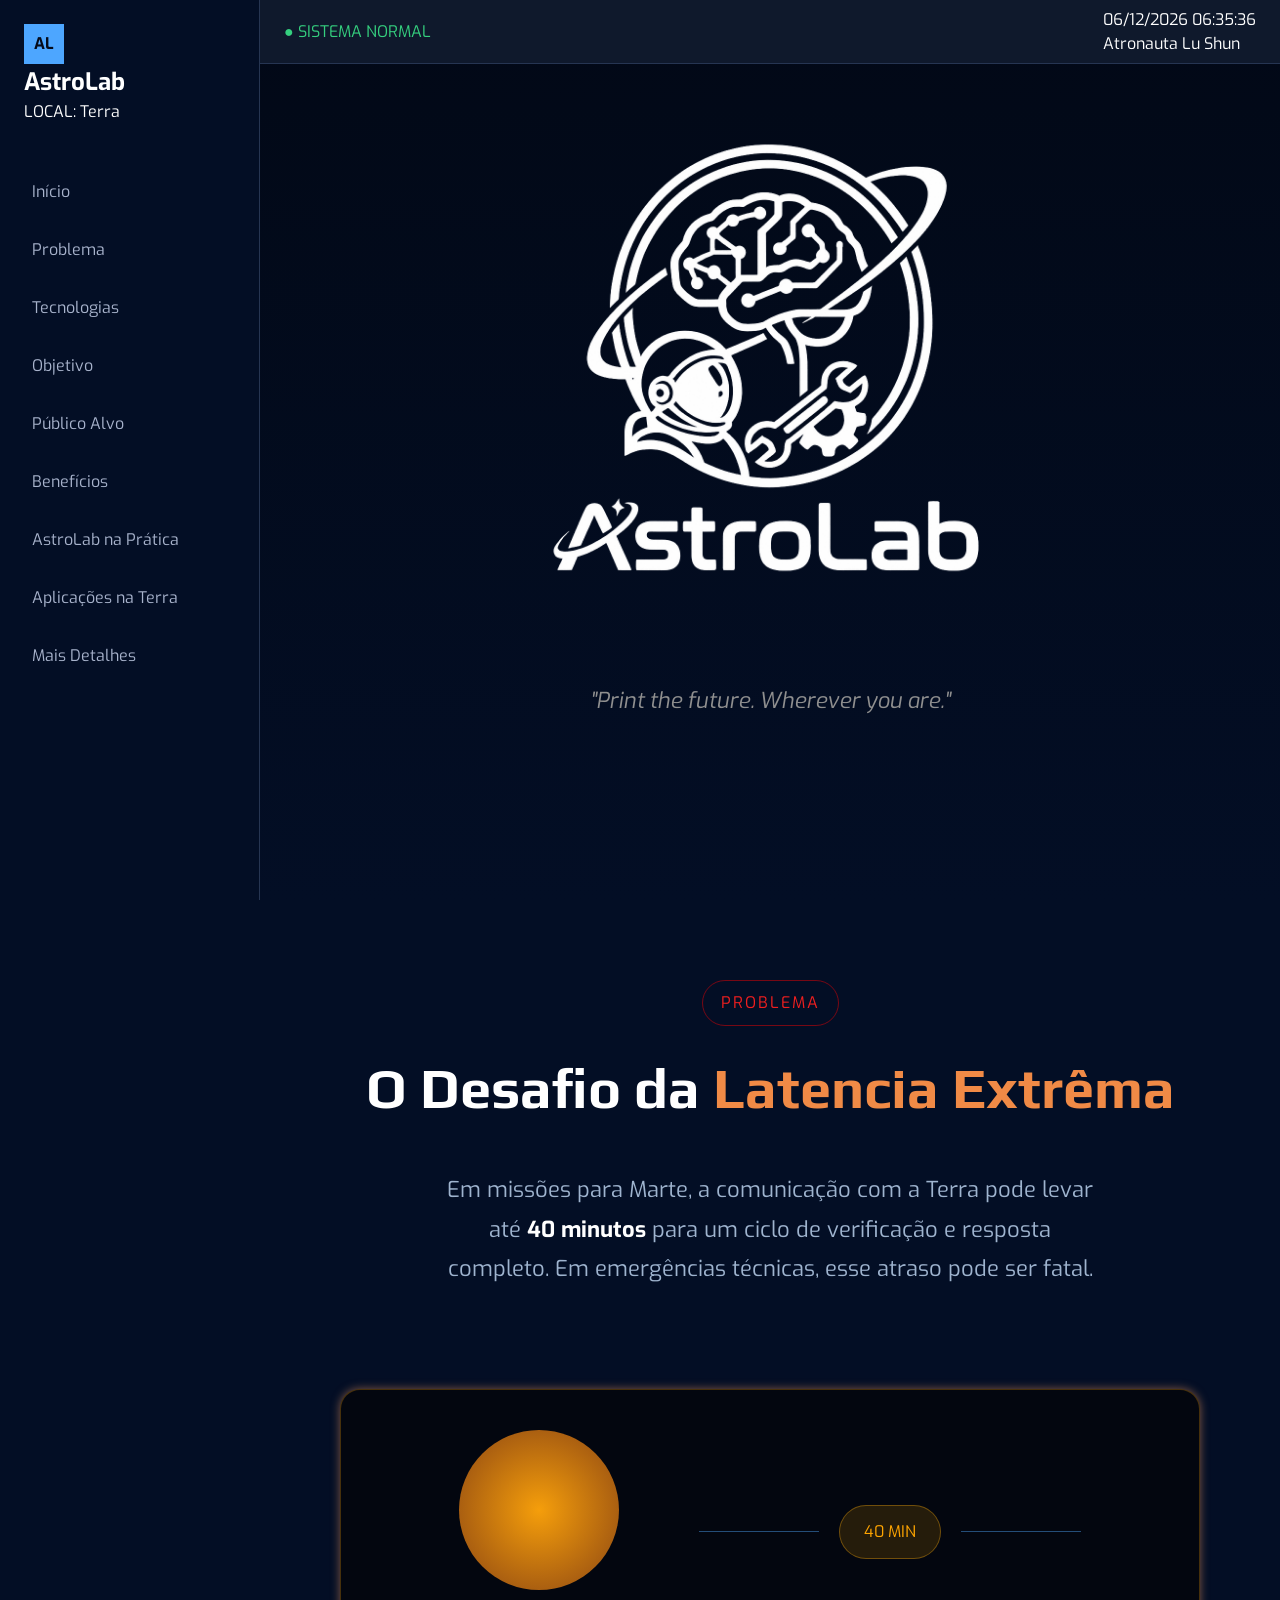
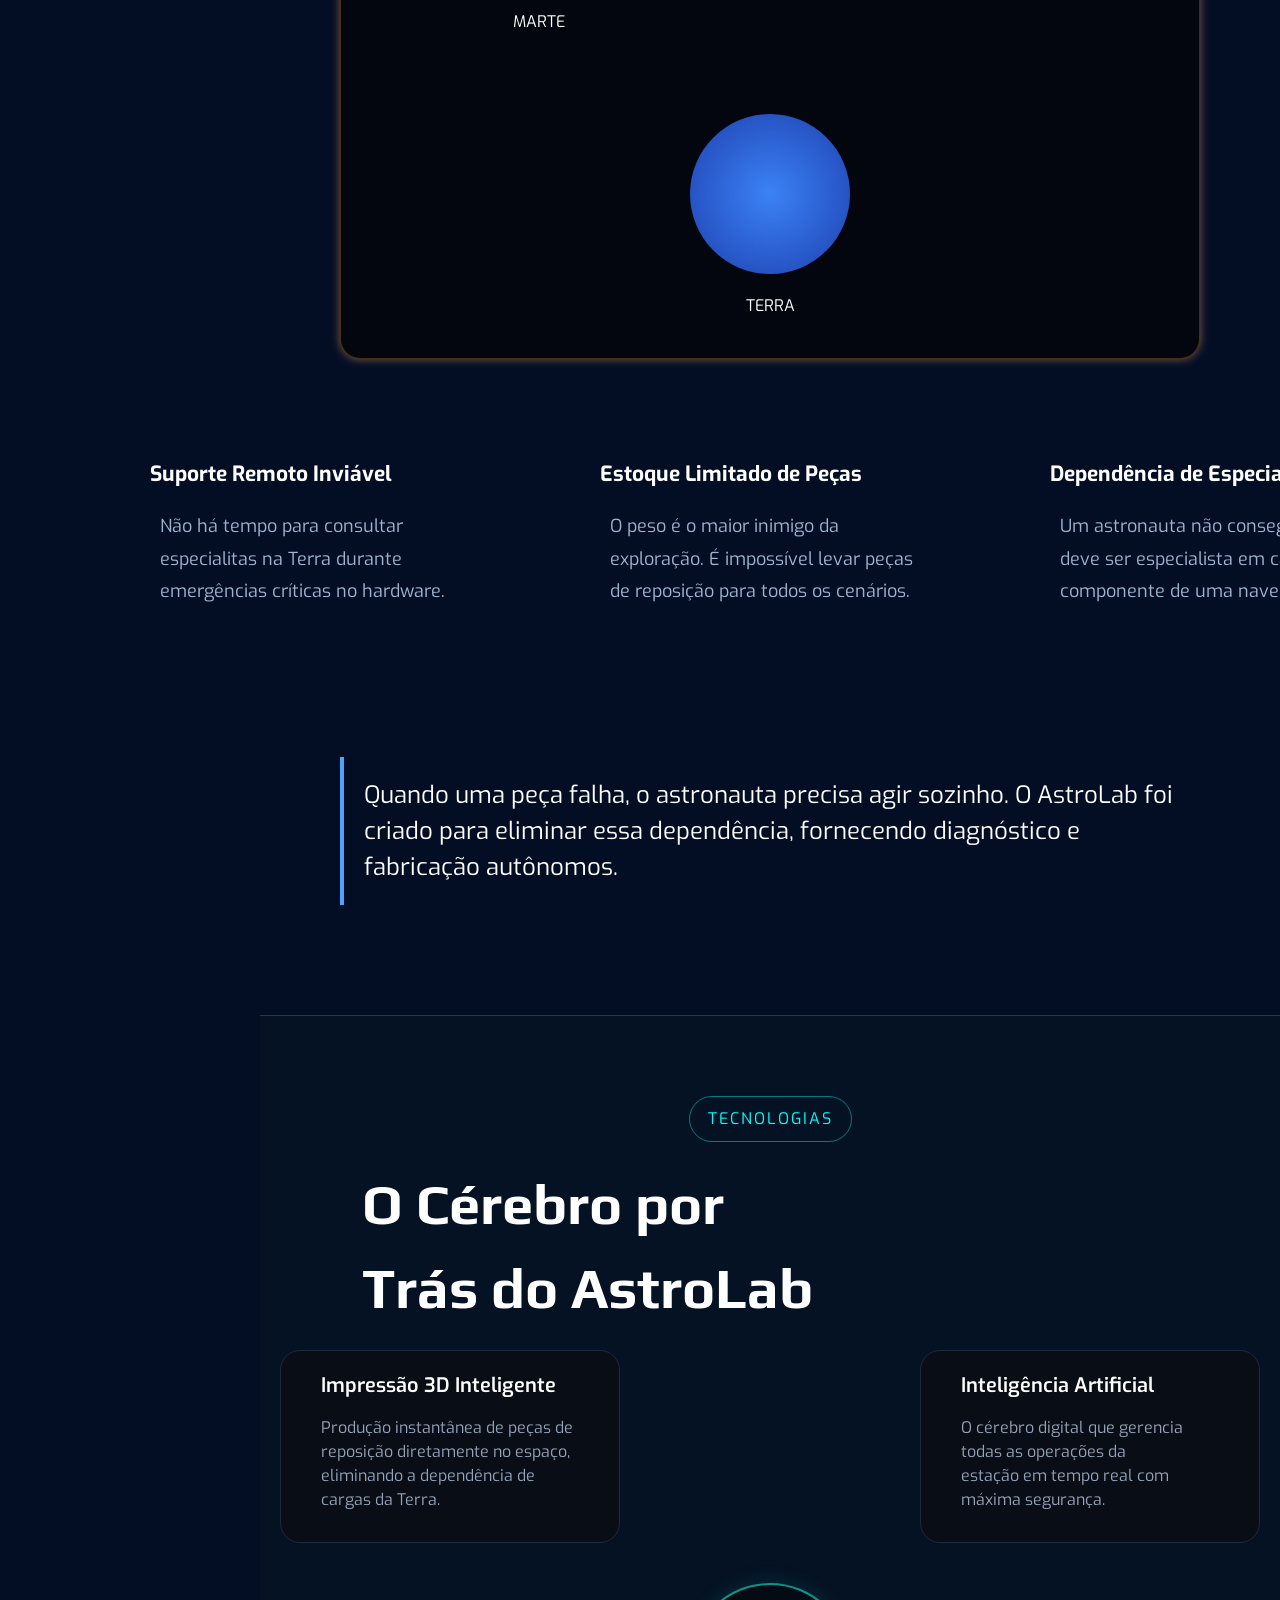
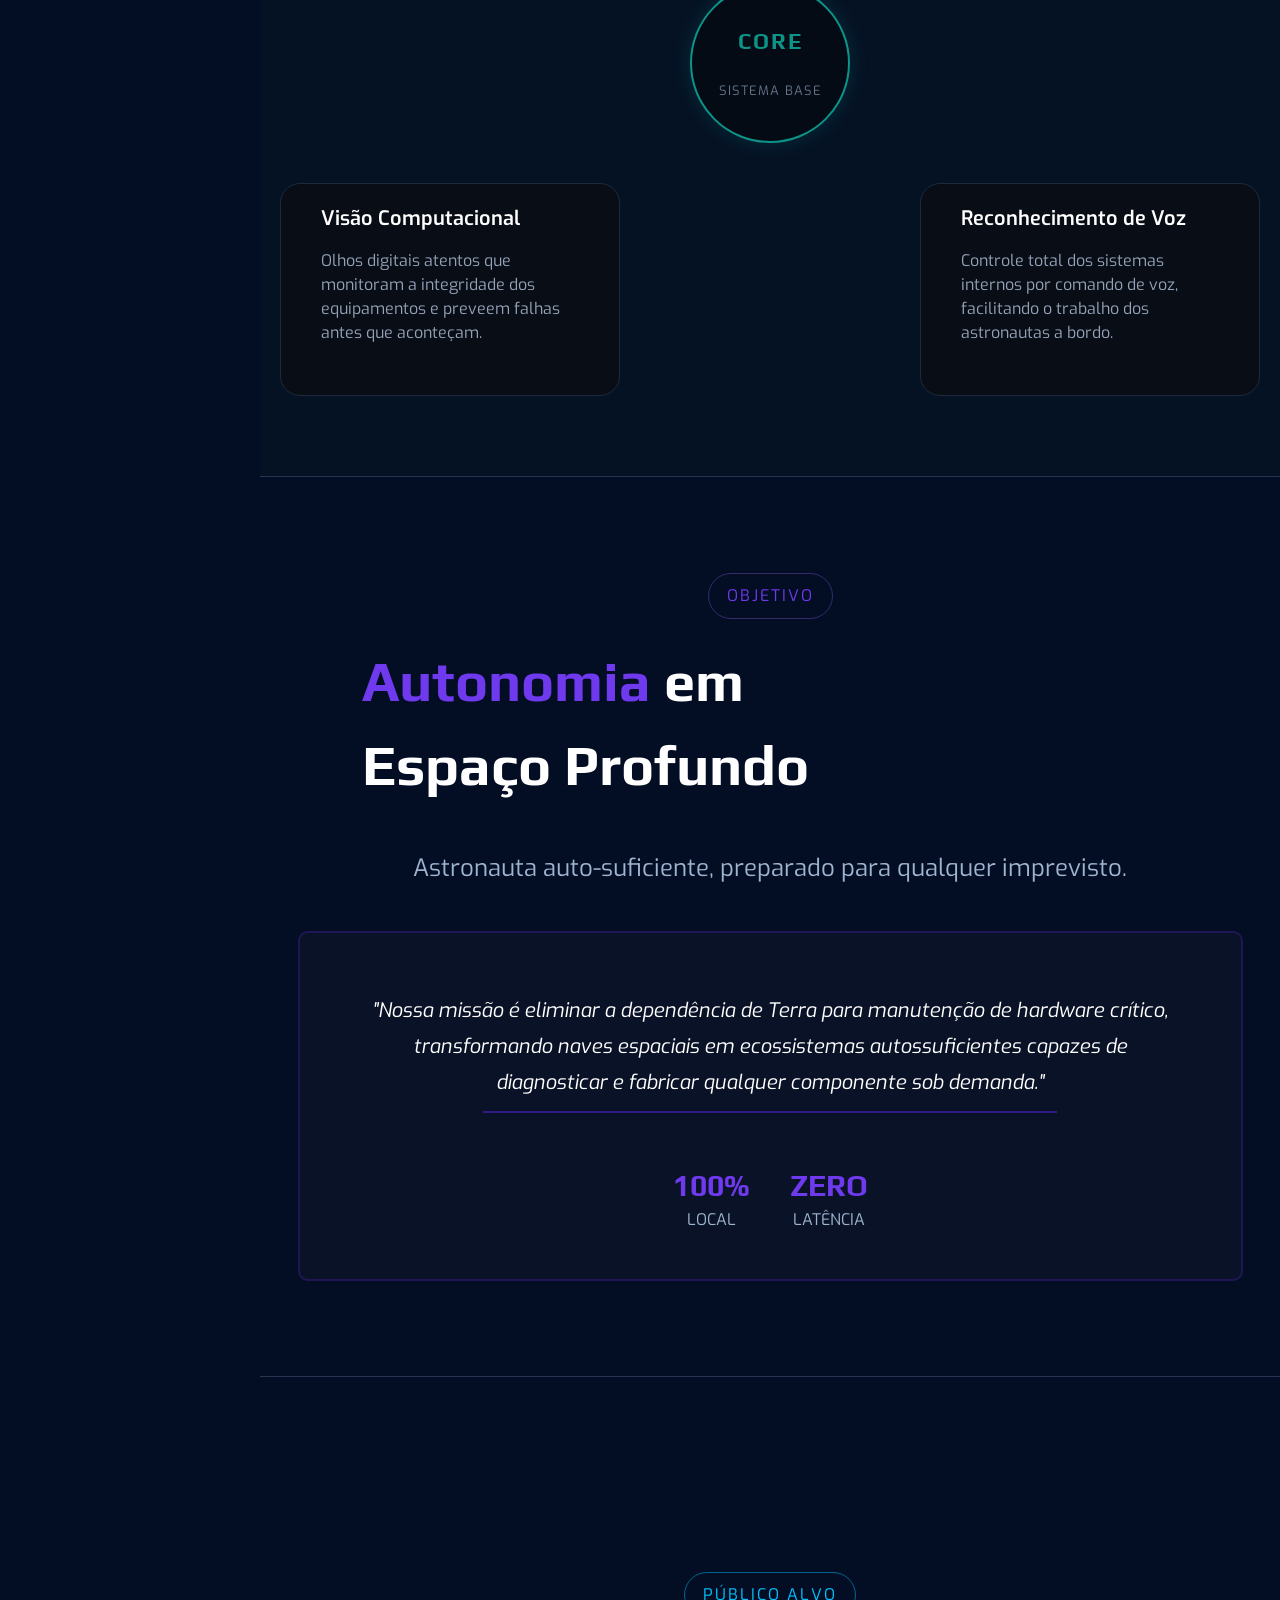
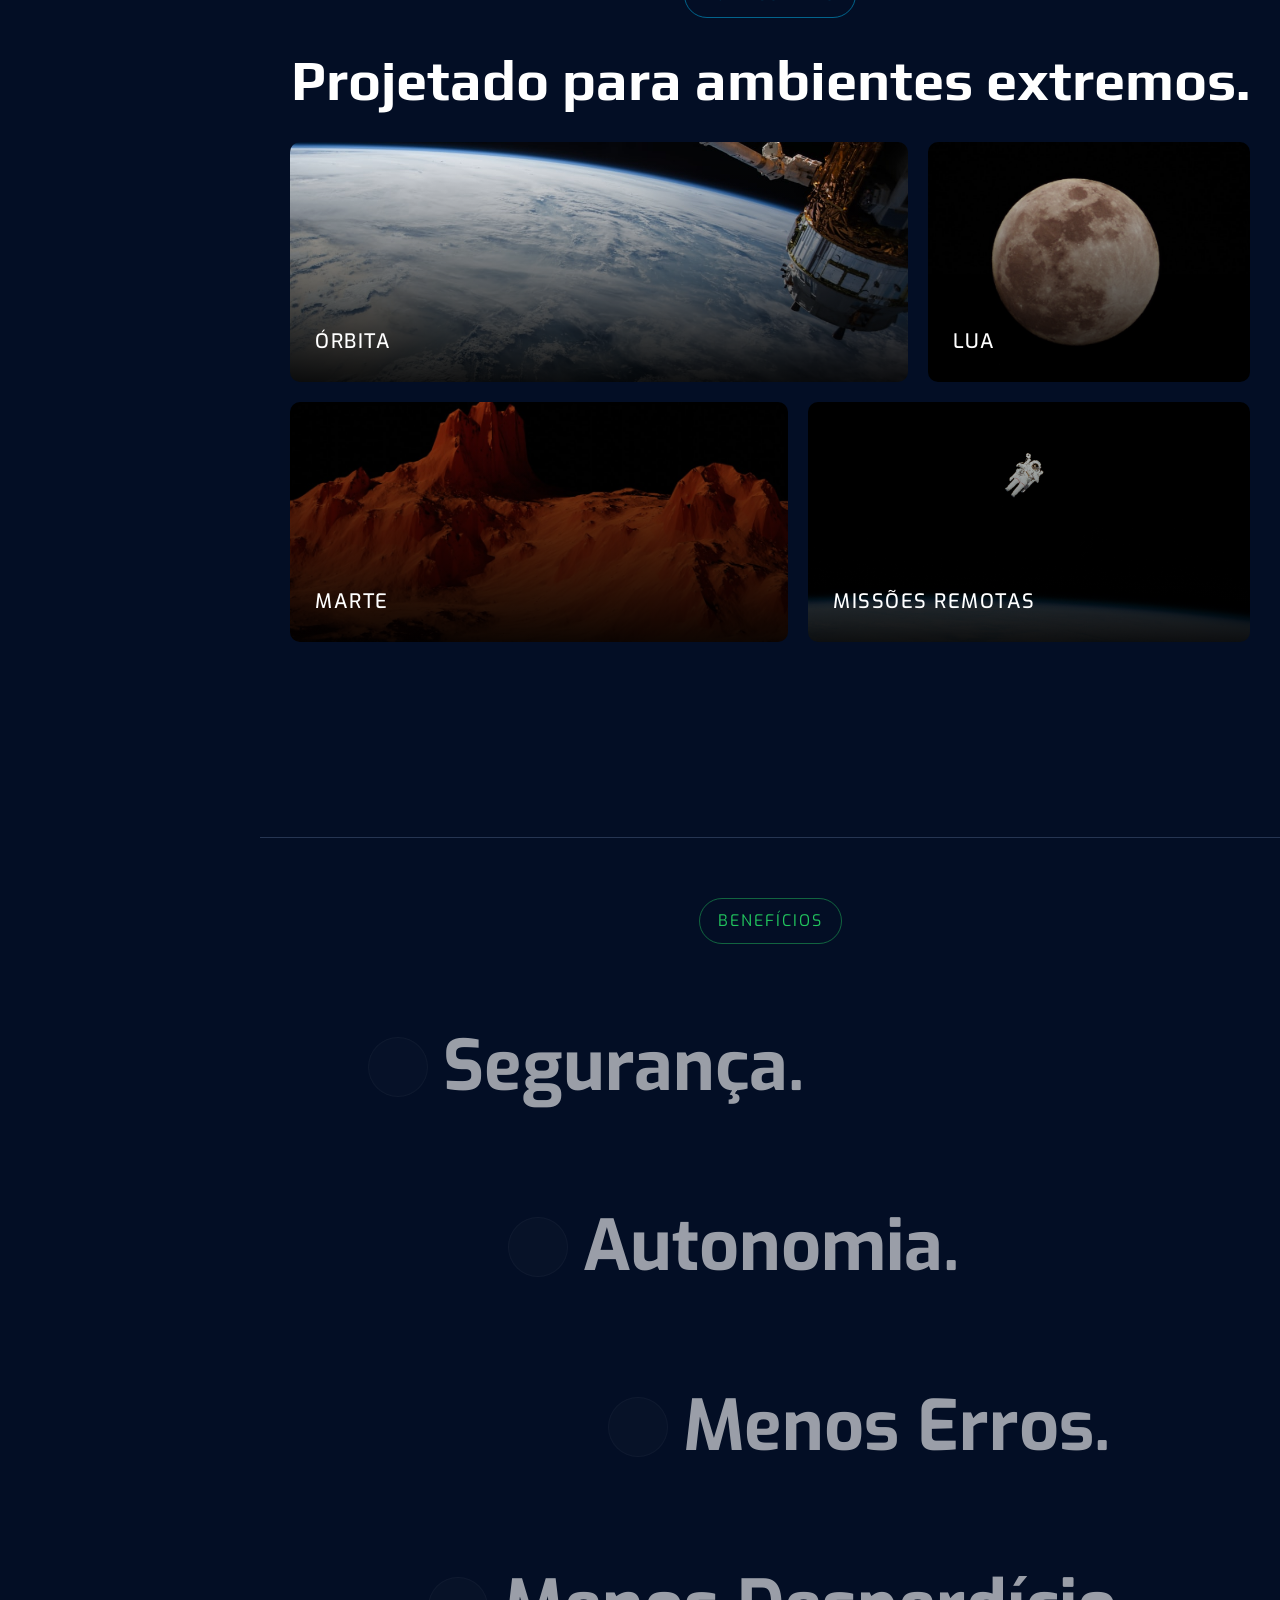
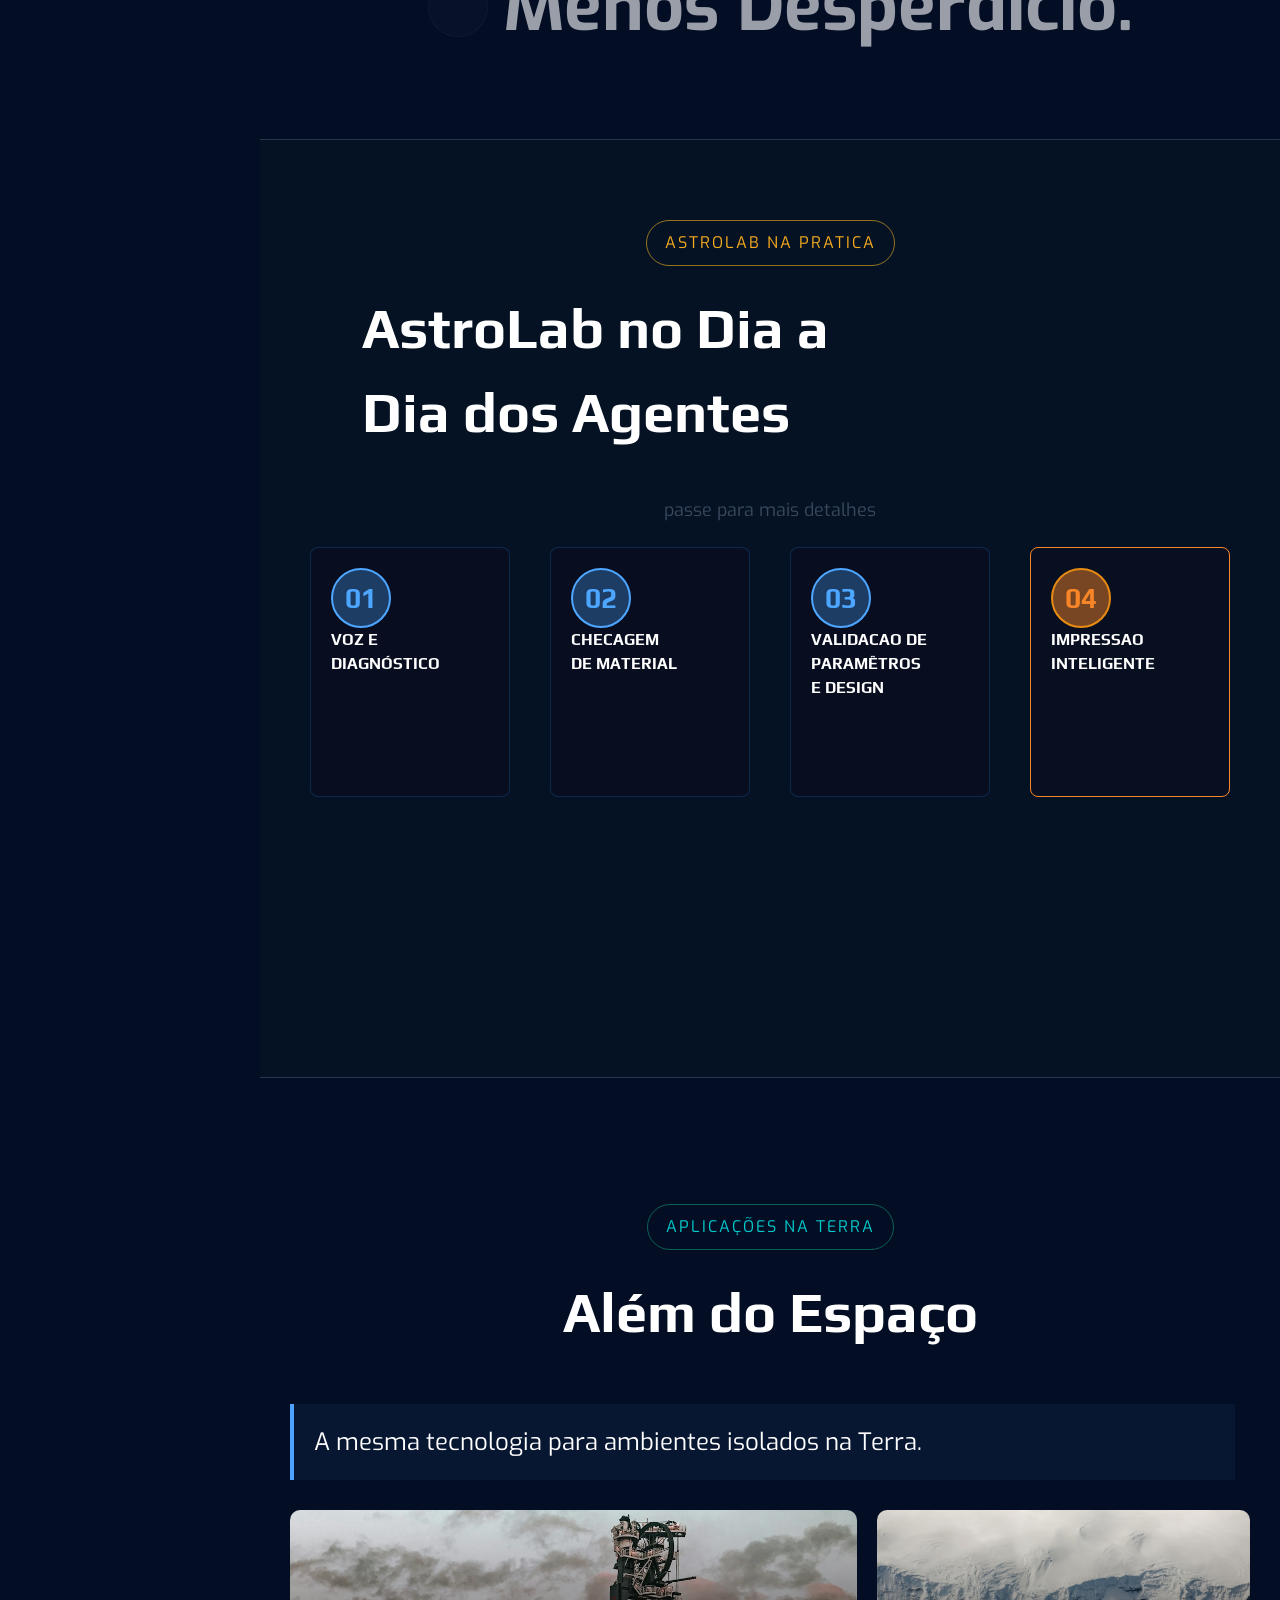
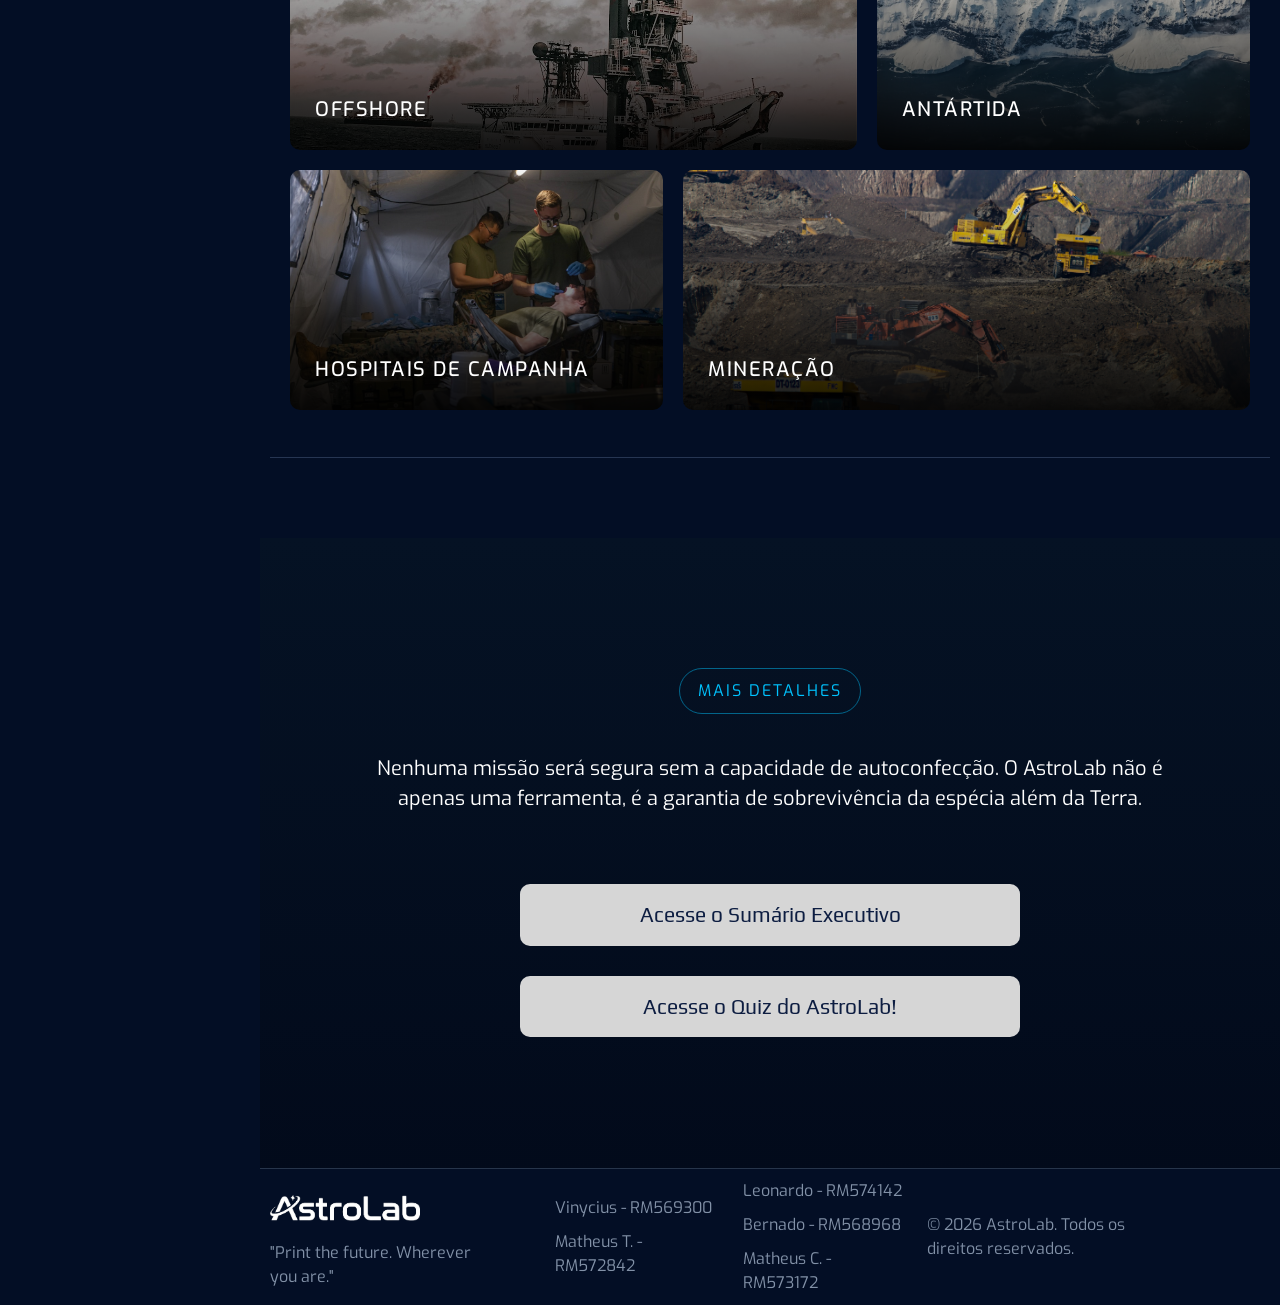
==== commit 465a424e: "feat: atualizei as perguntas e respostas do quiz" ====
--- a/index.html
+++ b/index.html
@@ -8,7 +8,7 @@
     <title>AstroLab</title>
     <link rel="stylesheet" href="css/reset.css">
     <link rel="stylesheet" href="css/variaveis.css">
-    <link rel="stylesheet" href="./css/style.css">
+    <link rel="stylesheet" href="css/style.css">
 
     <link rel="preconnect" href="https://fonts.googleapis.com">
     <link rel="preconnect" href="https://fonts.gstatic.com" crossorigin>
@@ -46,8 +46,7 @@
         <a href="#beneficios" class="nav-beneficios"> <i class="bxf bx-arrow-big-up-line"></i> Benefícios </a>
         <a href="#dia_a_dia" class="nav-dia"> <i class="bxf bx-moon"></i> AstroLab na Prática  </a>
         <a href="#planeta-terra" class="nav-planeta"> <i class="bxf bx-globe-antartica"></i> Aplicações na Terra </a>
-        <a href="#contato" class="nav-publico"> <i class="bxf bx-send"></i> Contato</a>
-        <a href="#fim" class="nav-tecnologia"> <i class="bxf bx-plus-circle"></i> Mais Detalhes</a>
+        <a href="#fim" class="nav-publico"> <i class="bxf bx-plus-circle"></i> Mais Detalhes</a>
         
     </nav>
 
@@ -66,7 +65,7 @@
             <div id="clock"></div>
 
             <div class="user">
-                Atronauta Lu
+                Atronauta Lu Shun
             </div>
 
         </div>
@@ -334,7 +333,7 @@
                     </div>
 
                     <div class="cartao cartao-antar">
-                        <h3> Antáritada </h3>
+                        <h3> Antártida </h3>
                     </div>
                 </div>
 
@@ -350,59 +349,10 @@
 
             </div>
         </section>
-        <section class="section contato" id="contato">
-
-            <span class="tag azul"> CONTATO </span>
-
-            <h2>Envie uma <span id="contato-destaque">Transmissão</span></h2>
-
-            <p class="contato-desc" id="contato-desc">Tem dúvidas sobre o AstroLab? Envie uma mensagem para a nossa base de operações.</p>
-
-            <form class="form-contato" id="form-contato" novalidate>
-
-                <div class="form-grupo">
-                    <label for="nome">NOME DE IDENTIFICAÇÃO</label>
-                    <input type="text" id="nome" name="nome" placeholder="Seu nome completo" autocomplete="off">
-                    <span class="form-erro" id="erro-nome"></span>
-                </div>
-
-                <div class="form-grupo">
-                    <label for="email">EMAIL DE IDENTIFICAÇÃO</label>
-                    <input type="email" id="email" name="email" placeholder="seu@email.com" autocomplete="off">
-                    <span class="form-erro" id="erro-email"></span>
-                </div>
-
-                <div class="form-grupo">
-                    <label for="assunto">PROTOCOLO</label>
-                    <select id="assunto" name="assunto">
-                        <option value="">Selecione um assunto</option>
-                        <option value="duvida">Dúvida técnica</option>
-                        <option value="parceria">Proposta de parceria</option>
-                        <option value="imprensa">Imprensa</option>
-                        <option value="outro">Outro</option>
-                    </select>
-                    <span class="form-erro" id="erro-assunto"></span>
-                </div>
-
-                <div class="form-grupo">
-                    <label for="mensagem">MENSAGEM</label>
-                    <textarea id="mensagem" name="mensagem" rows="5" placeholder="Descreva sua mensagem..."></textarea>
-                    <span class="form-erro" id="erro-mensagem"></span>
-                </div>
-
-                <div class="form-rodape">
-                    <span class="form-status" id="form-status"></span>
-                    <button type="submit" class="btn-transmitir">TRANSMITIR ›</button>
-                </div>
-
-            </form>
-
-        </section>
-
         <section class="fim" id="fim">
 
              <!-- <img src="./images/ícone_branco.png" alt="Logo AstroLab" class="astrolab"> -->
-              <span class="tag ciano"> MAIS DETALHES </span>
+              <span class="tag azul"> MAIS DETALHES </span>
 
             <p class="subtitulo-fim"> 
                 Nenhuma missão será segura sem a capacidade de autoconfecção. O AstroLab não é apenas uma ferramenta, é a garantia de sobrevivência da espécia além da Terra. 
@@ -436,7 +386,7 @@
 
    
 
-<script src="./js/script.js"></script>
+<script src="js/script.js"></script>
 
 </body>
 </html>
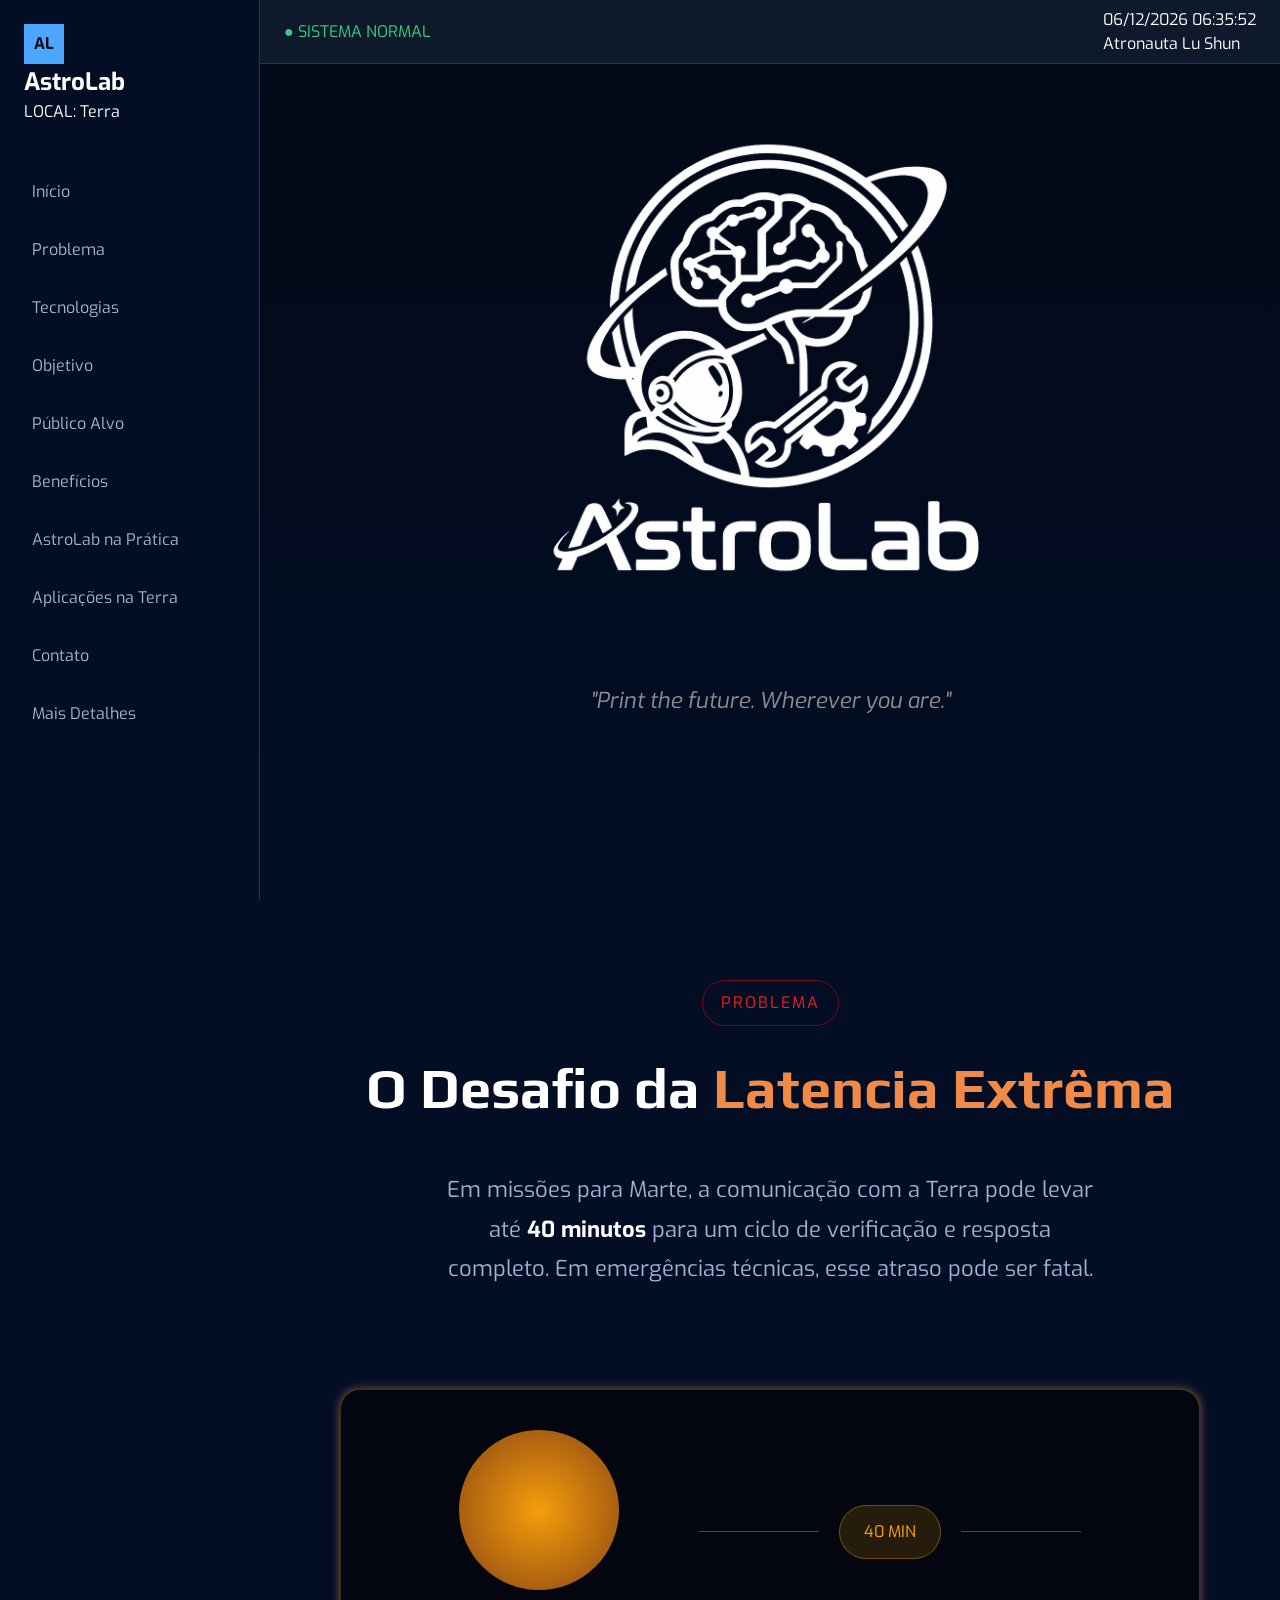
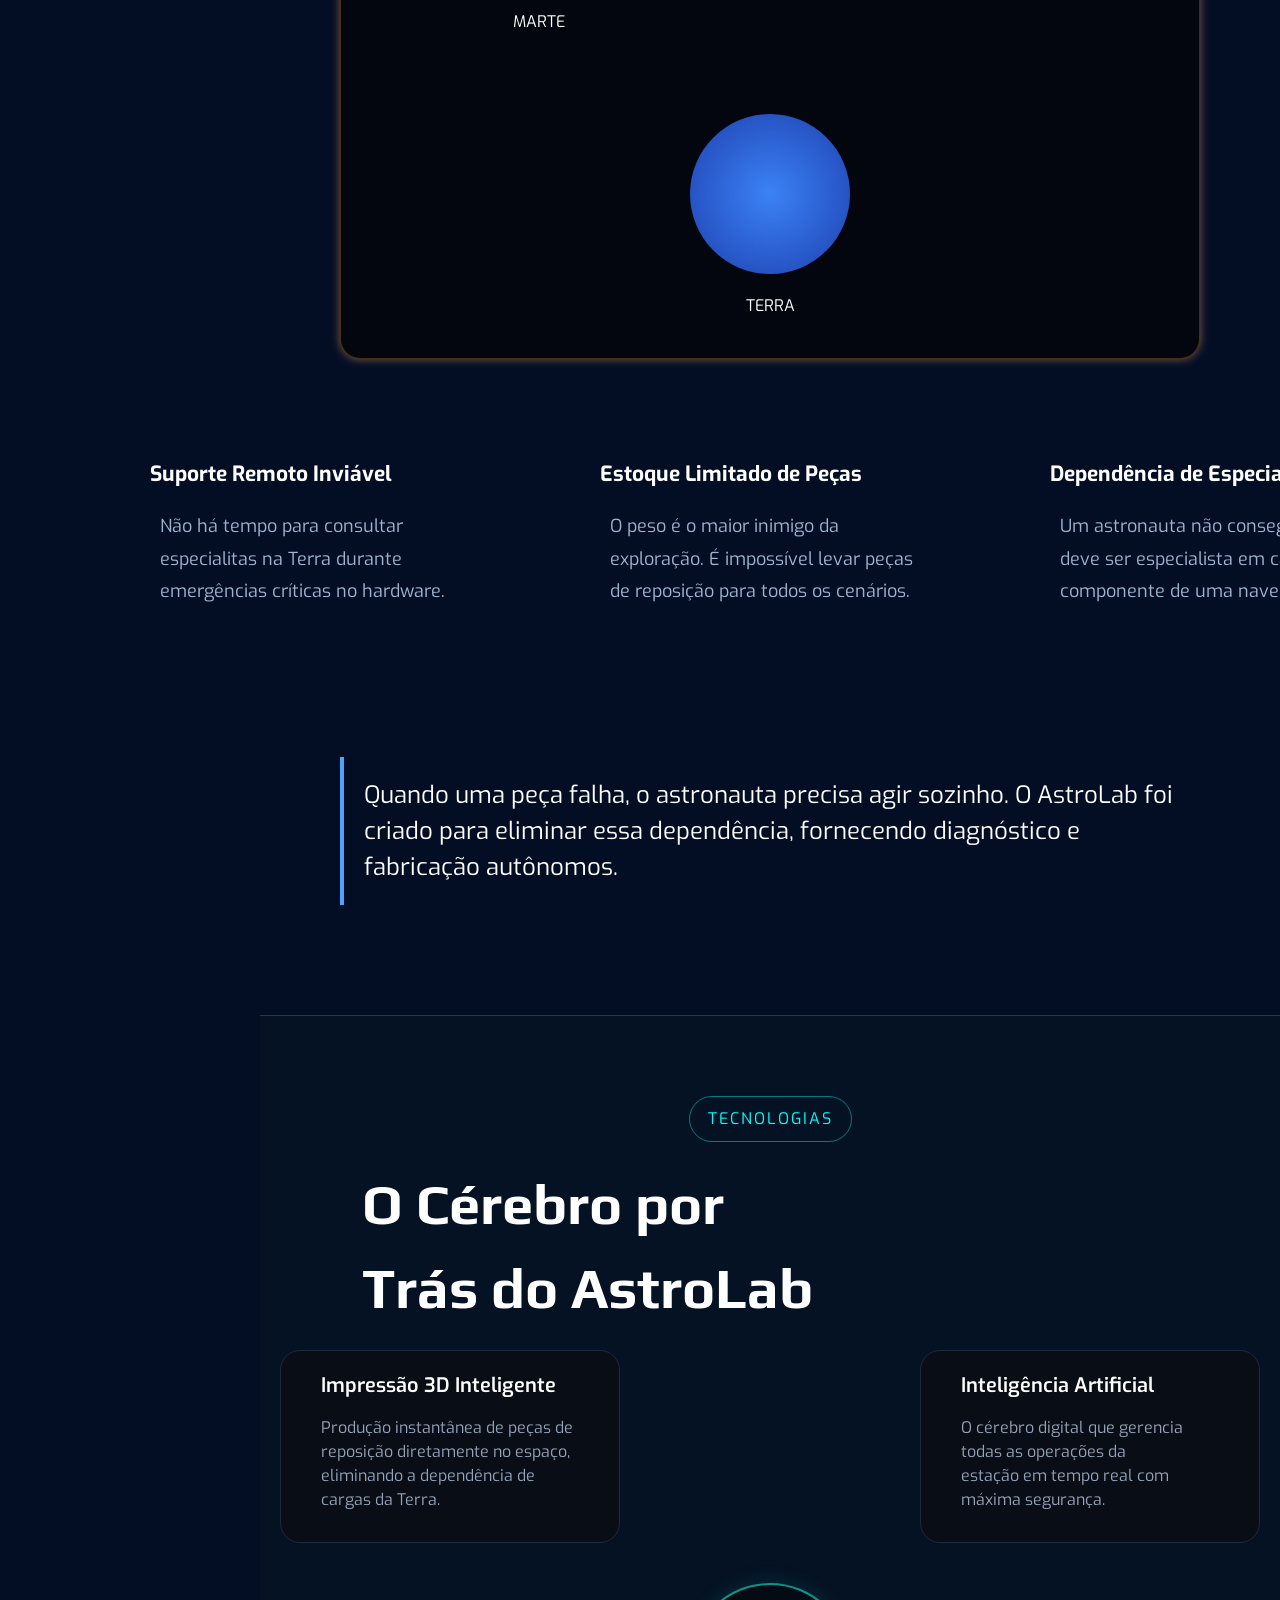
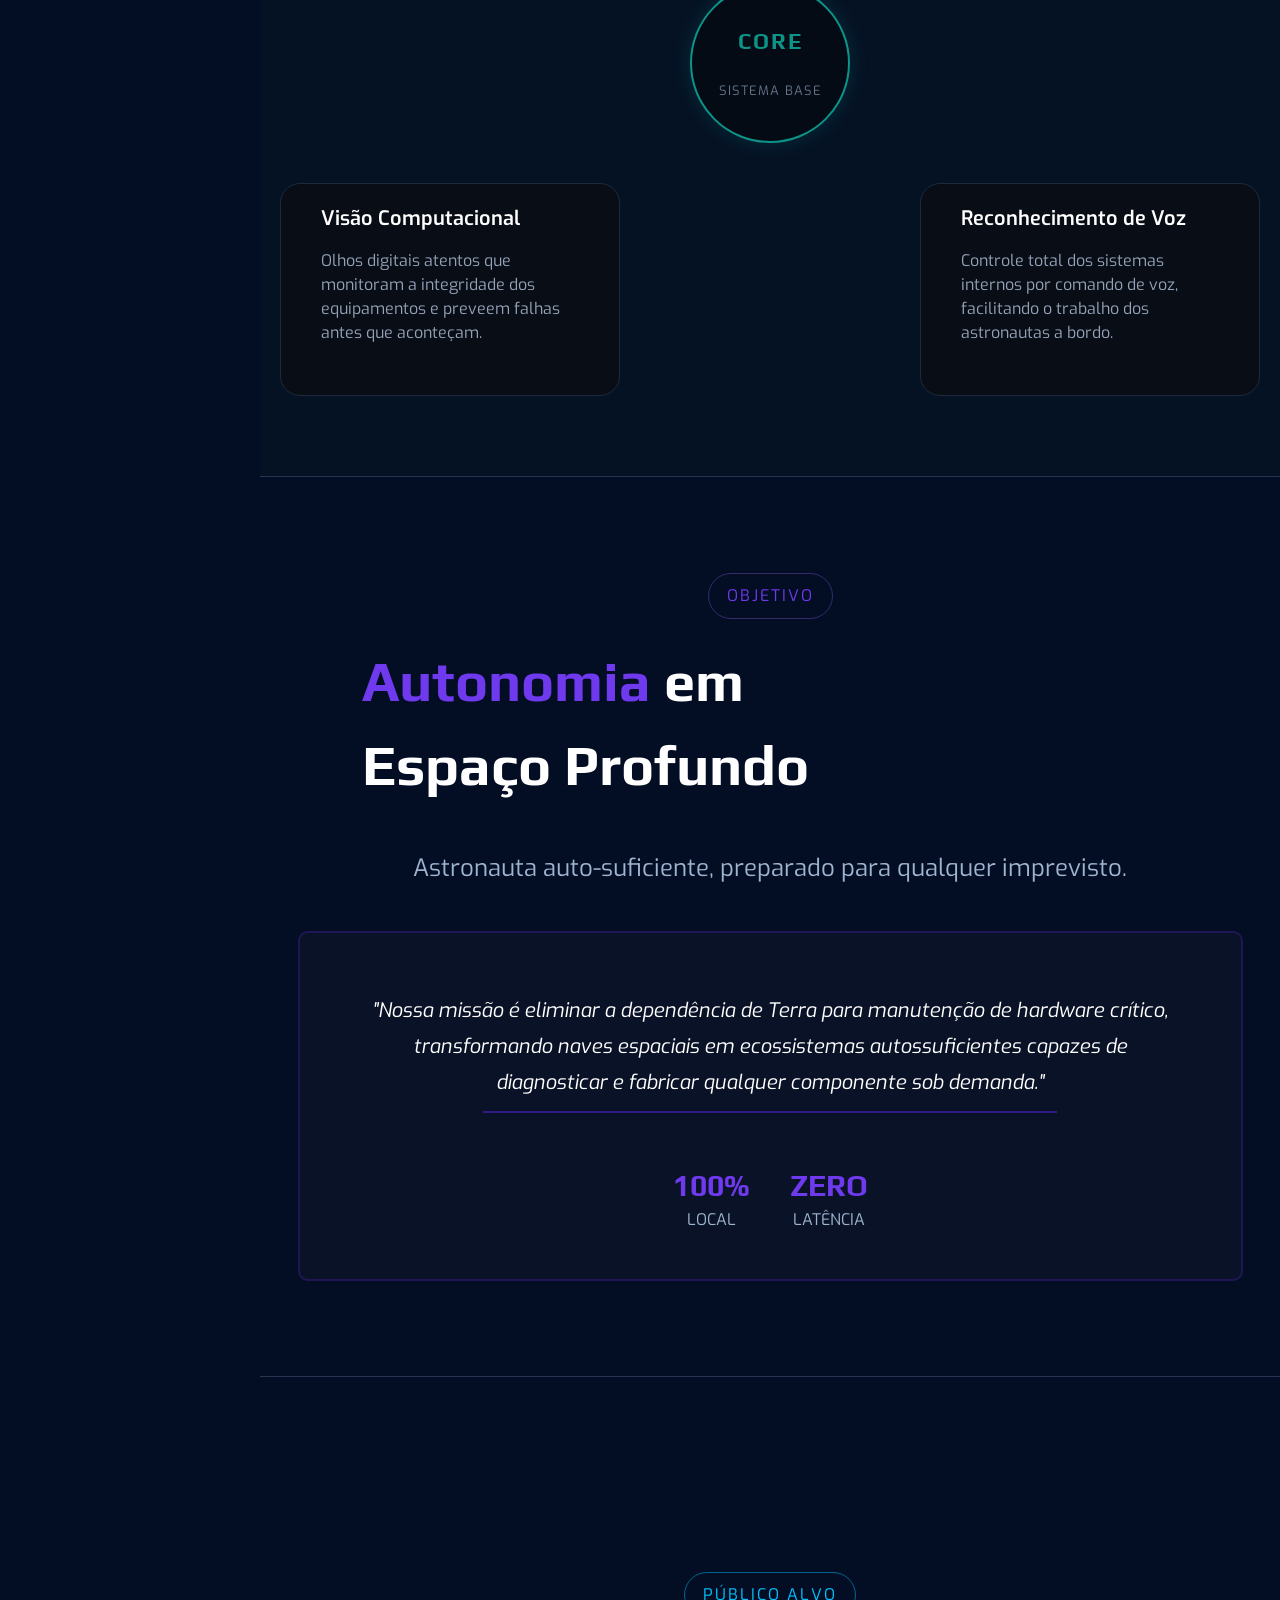
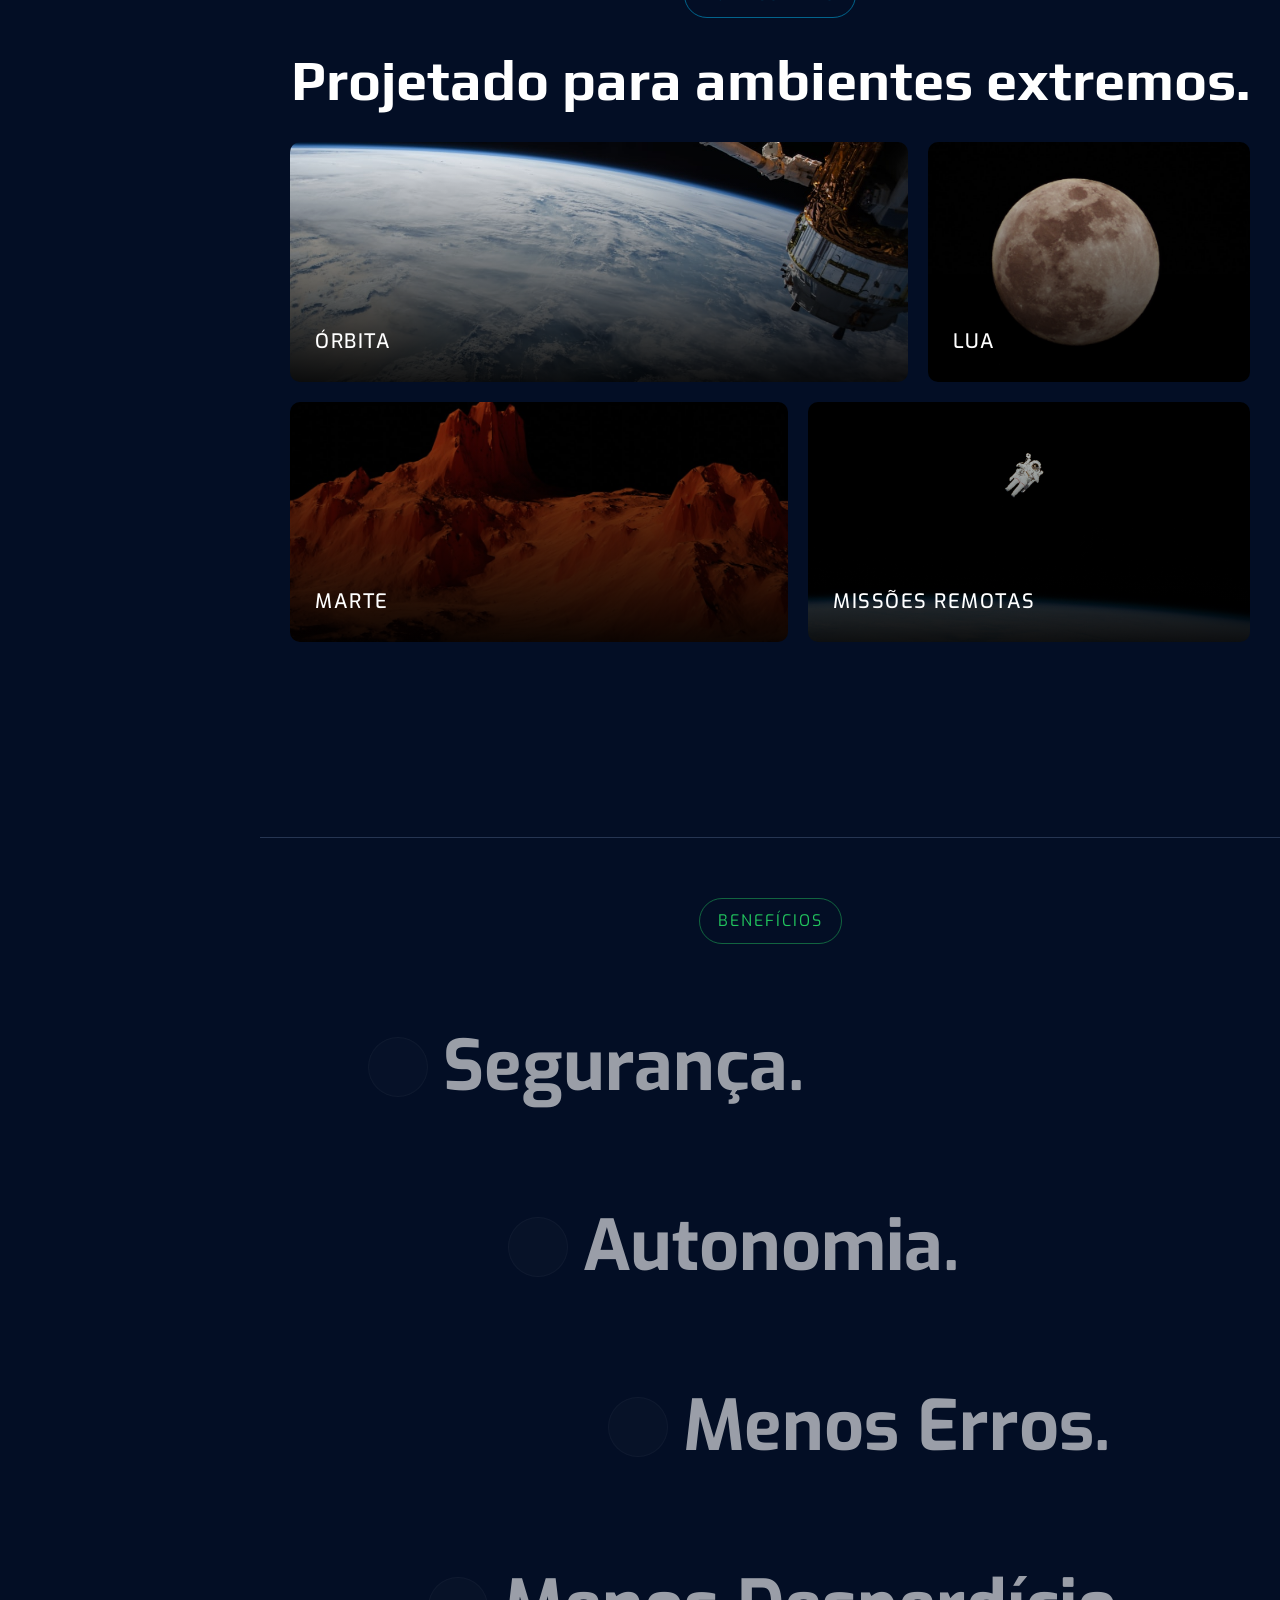
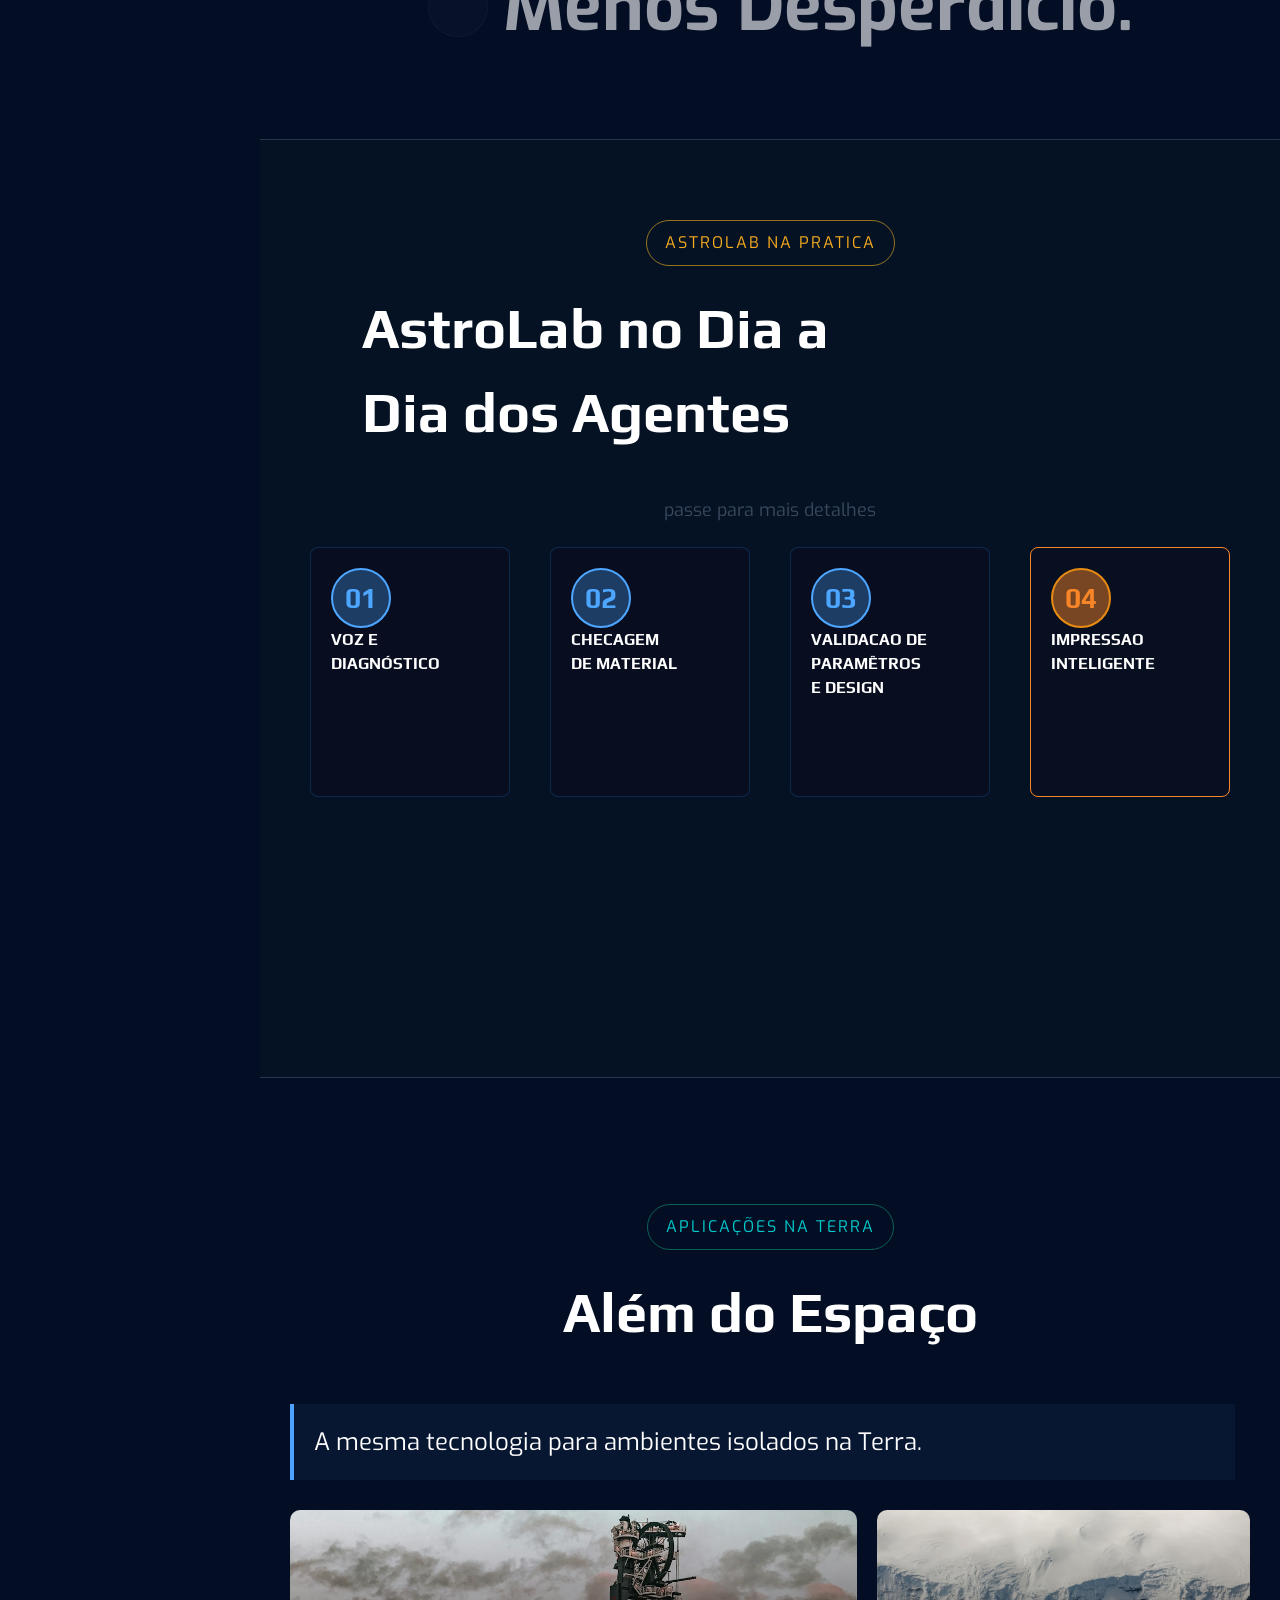
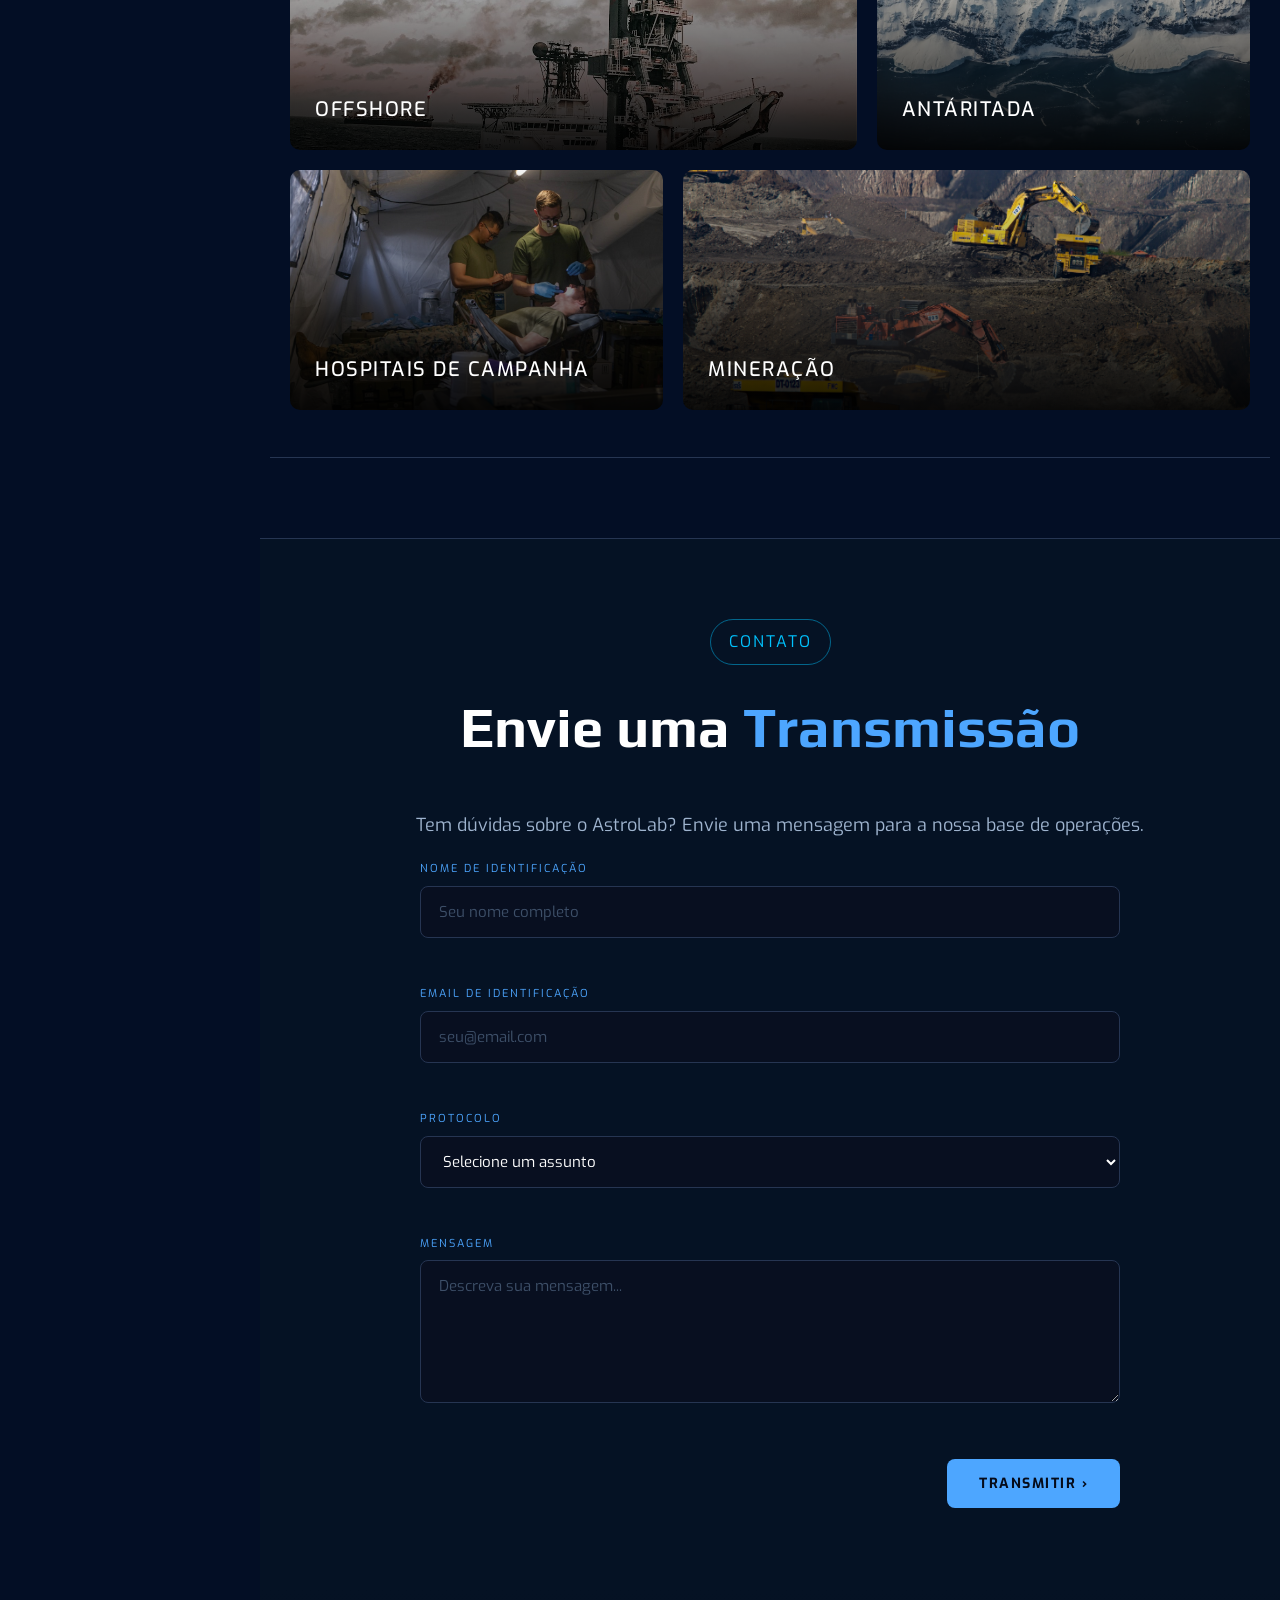
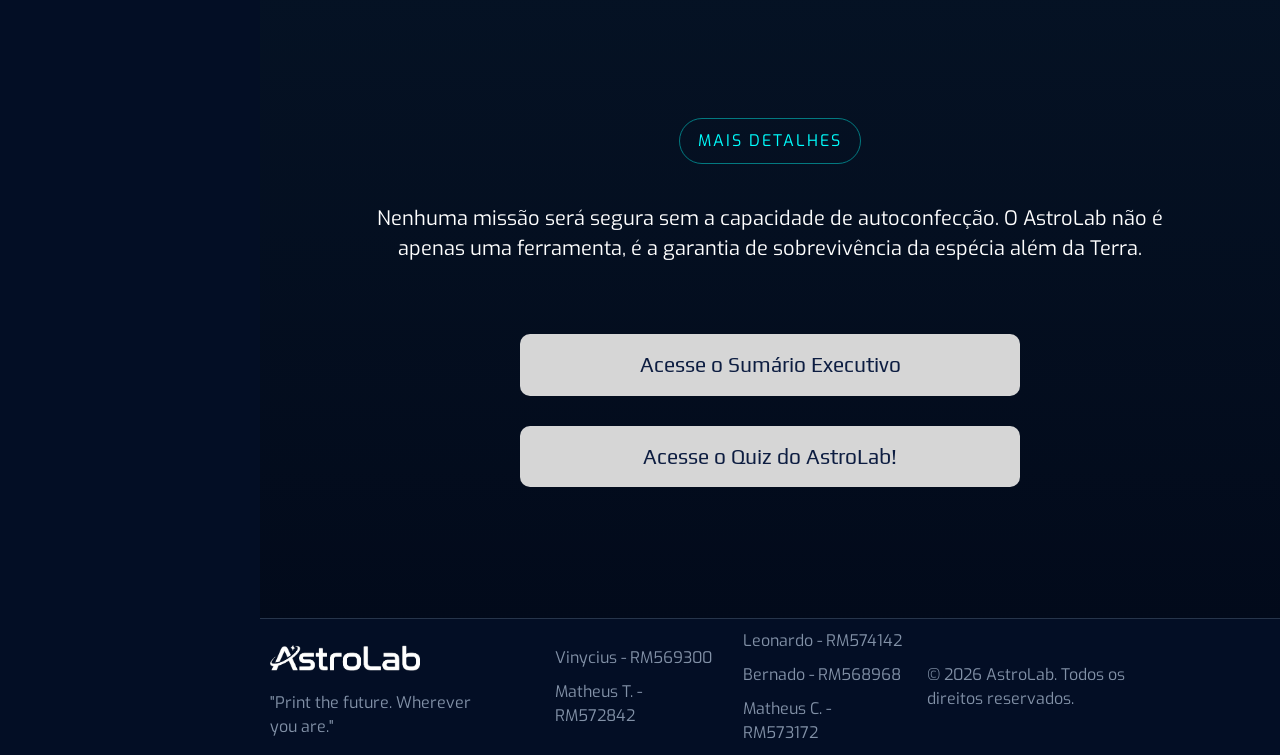
==== commit 82f80c54: "Merge branch 'main' of https://github.com/vinyciuslu/AstroLab" ====
--- a/index.html
+++ b/index.html
@@ -8,7 +8,7 @@
     <title>AstroLab</title>
     <link rel="stylesheet" href="css/reset.css">
     <link rel="stylesheet" href="css/variaveis.css">
-    <link rel="stylesheet" href="css/style.css">
+    <link rel="stylesheet" href="./css/style.css">
 
     <link rel="preconnect" href="https://fonts.googleapis.com">
     <link rel="preconnect" href="https://fonts.gstatic.com" crossorigin>
@@ -46,7 +46,8 @@
         <a href="#beneficios" class="nav-beneficios"> <i class="bxf bx-arrow-big-up-line"></i> Benefícios </a>
         <a href="#dia_a_dia" class="nav-dia"> <i class="bxf bx-moon"></i> AstroLab na Prática  </a>
         <a href="#planeta-terra" class="nav-planeta"> <i class="bxf bx-globe-antartica"></i> Aplicações na Terra </a>
-        <a href="#fim" class="nav-publico"> <i class="bxf bx-plus-circle"></i> Mais Detalhes</a>
+        <a href="#contato" class="nav-publico"> <i class="bxf bx-send"></i> Contato</a>
+        <a href="#fim" class="nav-tecnologia"> <i class="bxf bx-plus-circle"></i> Mais Detalhes</a>
         
     </nav>
 
@@ -333,7 +334,7 @@
                     </div>
 
                     <div class="cartao cartao-antar">
-                        <h3> Antártida </h3>
+                        <h3> Antáritada </h3>
                     </div>
                 </div>
 
@@ -349,10 +350,59 @@
 
             </div>
         </section>
+        <section class="section contato" id="contato">
+
+            <span class="tag azul"> CONTATO </span>
+
+            <h2>Envie uma <span id="contato-destaque">Transmissão</span></h2>
+
+            <p class="contato-desc" id="contato-desc">Tem dúvidas sobre o AstroLab? Envie uma mensagem para a nossa base de operações.</p>
+
+            <form class="form-contato" id="form-contato" novalidate>
+
+                <div class="form-grupo">
+                    <label for="nome">NOME DE IDENTIFICAÇÃO</label>
+                    <input type="text" id="nome" name="nome" placeholder="Seu nome completo" autocomplete="off">
+                    <span class="form-erro" id="erro-nome"></span>
+                </div>
+
+                <div class="form-grupo">
+                    <label for="email">EMAIL DE IDENTIFICAÇÃO</label>
+                    <input type="email" id="email" name="email" placeholder="seu@email.com" autocomplete="off">
+                    <span class="form-erro" id="erro-email"></span>
+                </div>
+
+                <div class="form-grupo">
+                    <label for="assunto">PROTOCOLO</label>
+                    <select id="assunto" name="assunto">
+                        <option value="">Selecione um assunto</option>
+                        <option value="duvida">Dúvida técnica</option>
+                        <option value="parceria">Proposta de parceria</option>
+                        <option value="imprensa">Imprensa</option>
+                        <option value="outro">Outro</option>
+                    </select>
+                    <span class="form-erro" id="erro-assunto"></span>
+                </div>
+
+                <div class="form-grupo">
+                    <label for="mensagem">MENSAGEM</label>
+                    <textarea id="mensagem" name="mensagem" rows="5" placeholder="Descreva sua mensagem..."></textarea>
+                    <span class="form-erro" id="erro-mensagem"></span>
+                </div>
+
+                <div class="form-rodape">
+                    <span class="form-status" id="form-status"></span>
+                    <button type="submit" class="btn-transmitir">TRANSMITIR ›</button>
+                </div>
+
+            </form>
+
+        </section>
+
         <section class="fim" id="fim">
 
              <!-- <img src="./images/ícone_branco.png" alt="Logo AstroLab" class="astrolab"> -->
-              <span class="tag azul"> MAIS DETALHES </span>
+              <span class="tag ciano"> MAIS DETALHES </span>
 
             <p class="subtitulo-fim"> 
                 Nenhuma missão será segura sem a capacidade de autoconfecção. O AstroLab não é apenas uma ferramenta, é a garantia de sobrevivência da espécia além da Terra. 
@@ -386,7 +436,7 @@
 
    
 
-<script src="js/script.js"></script>
+<script src="./js/script.js"></script>
 
 </body>
 </html>
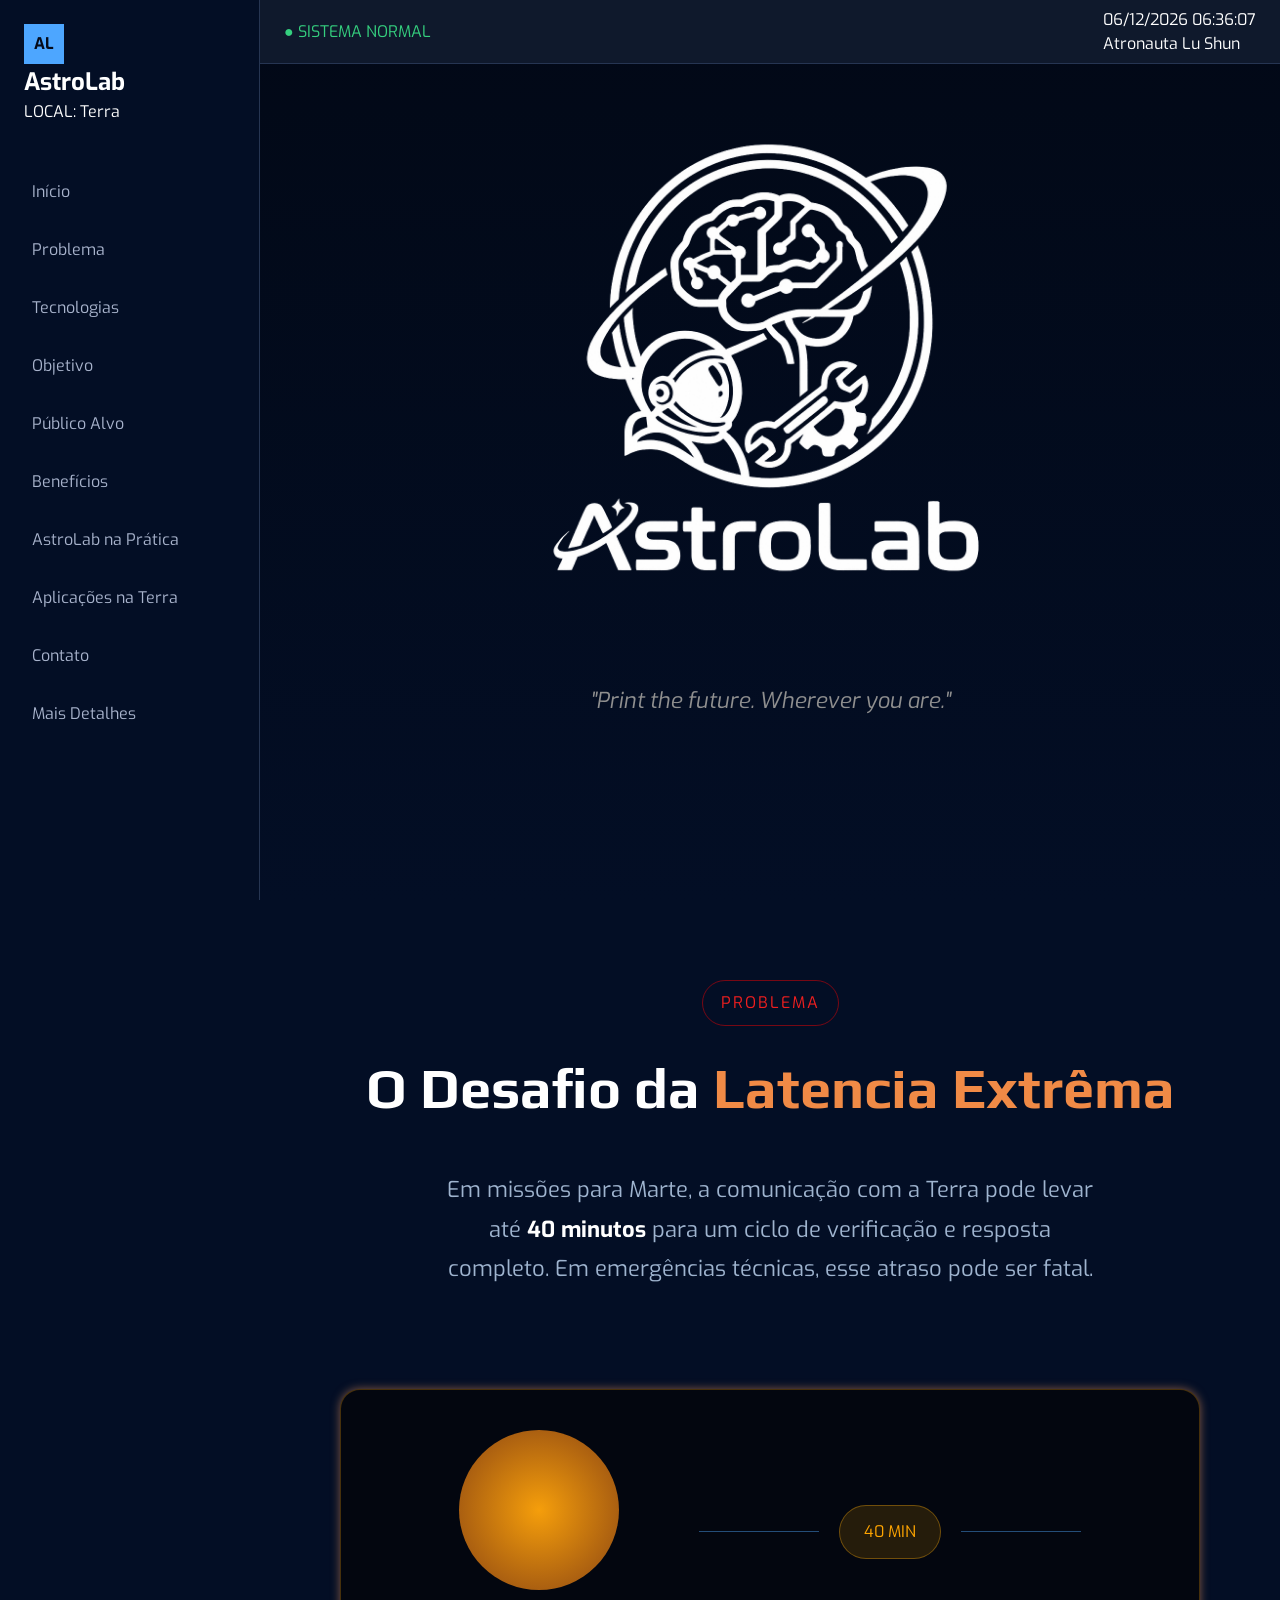
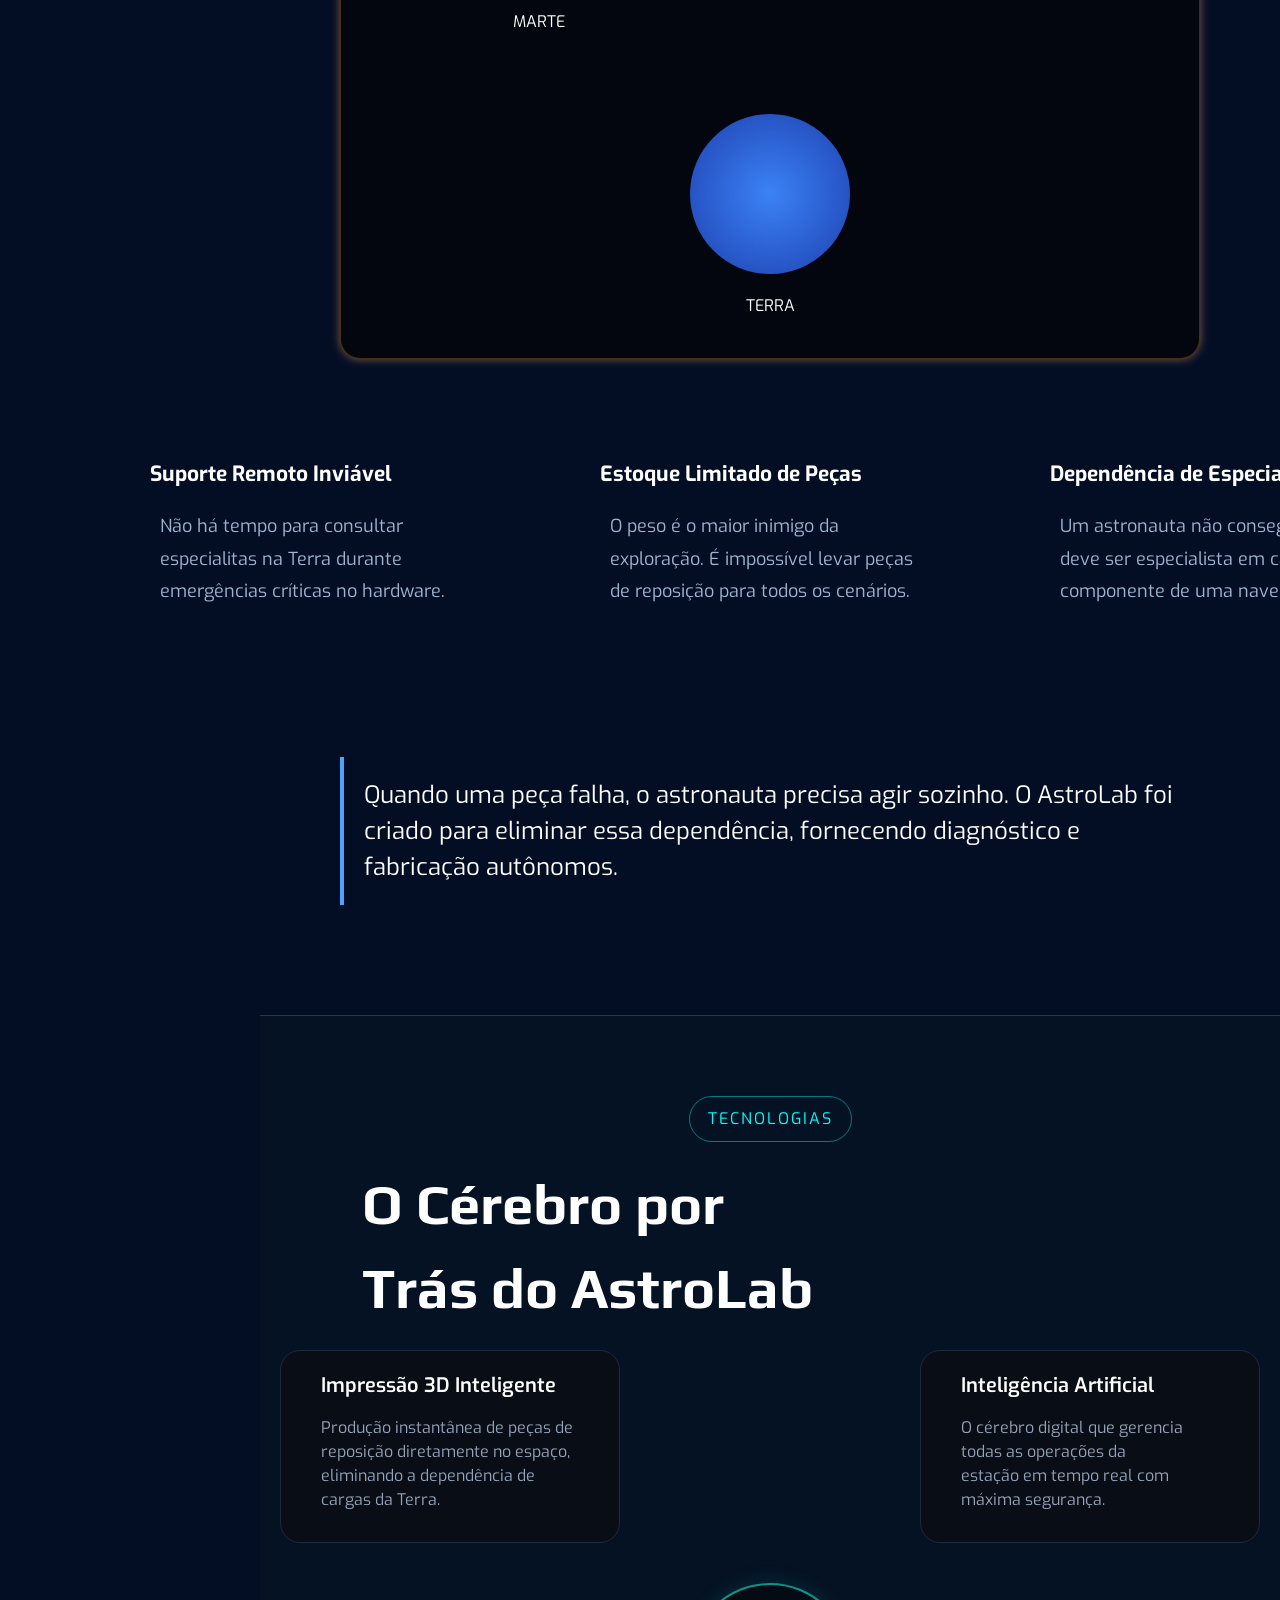
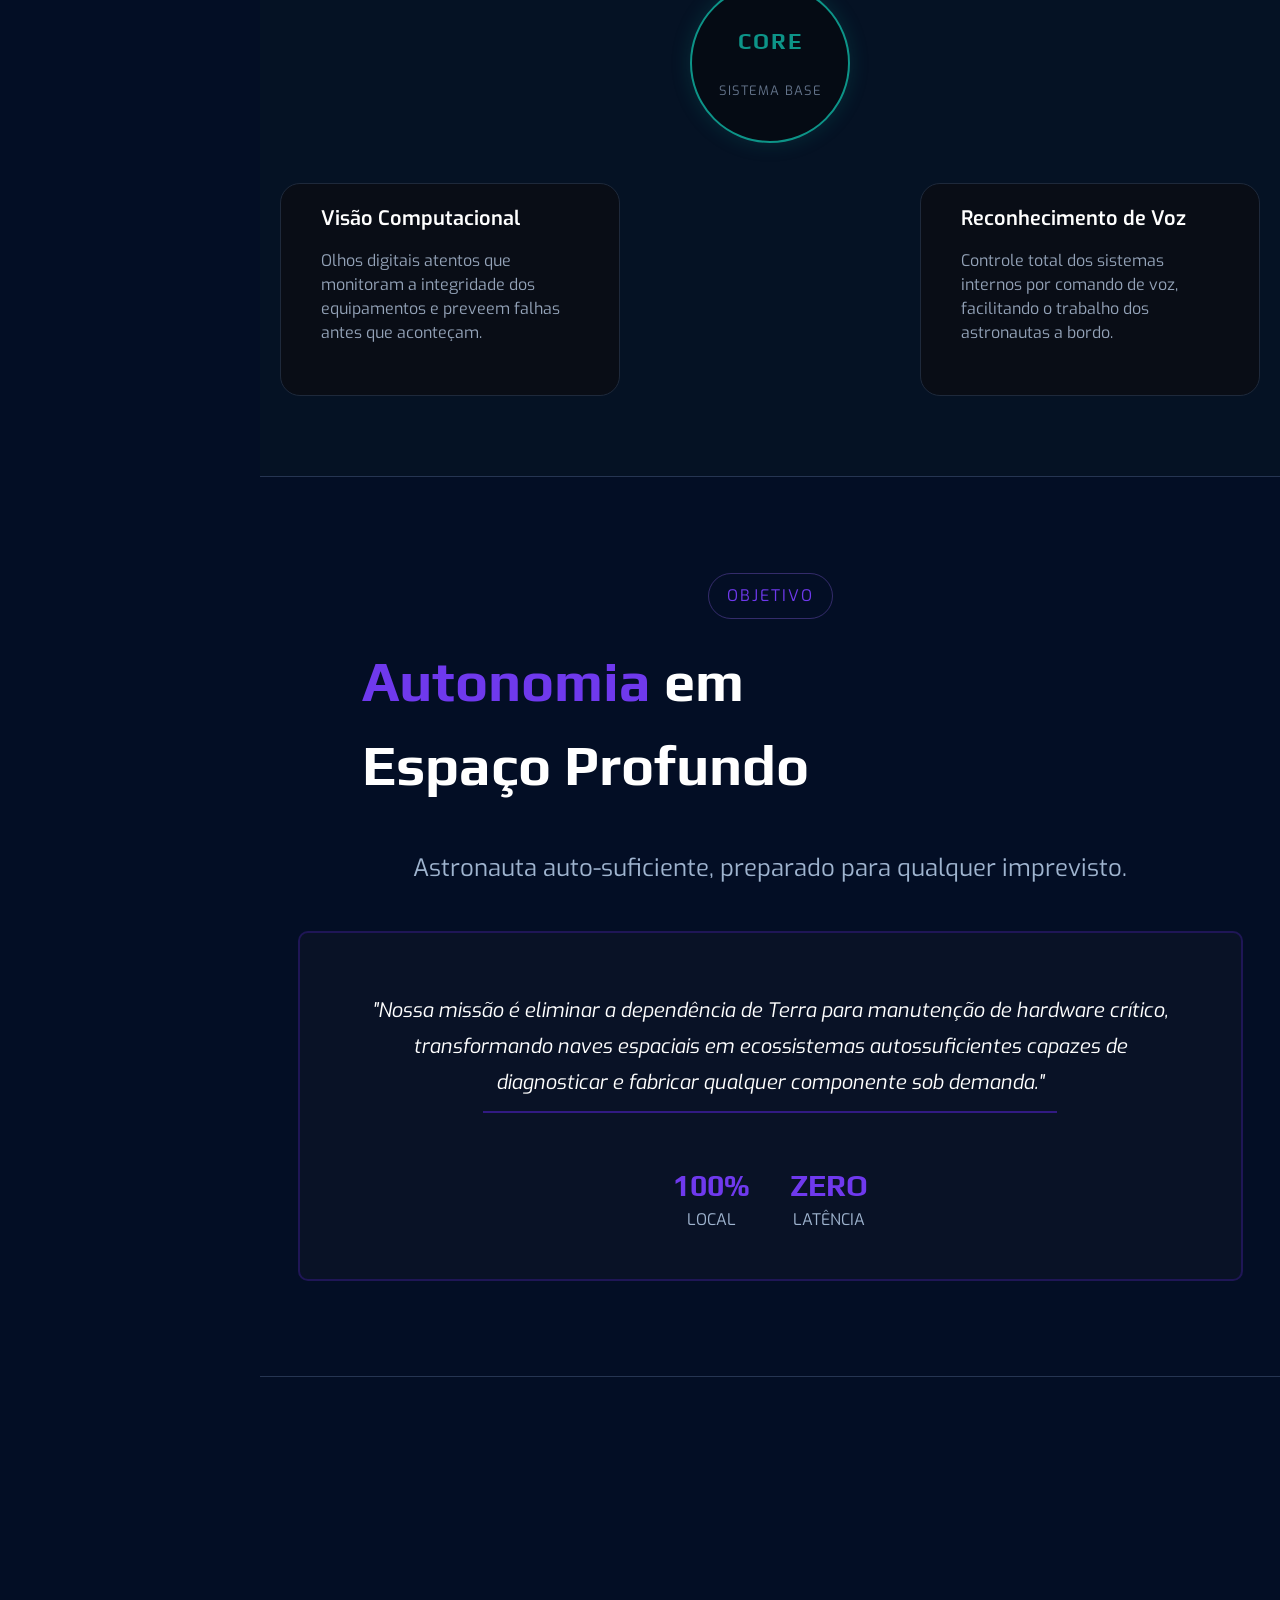
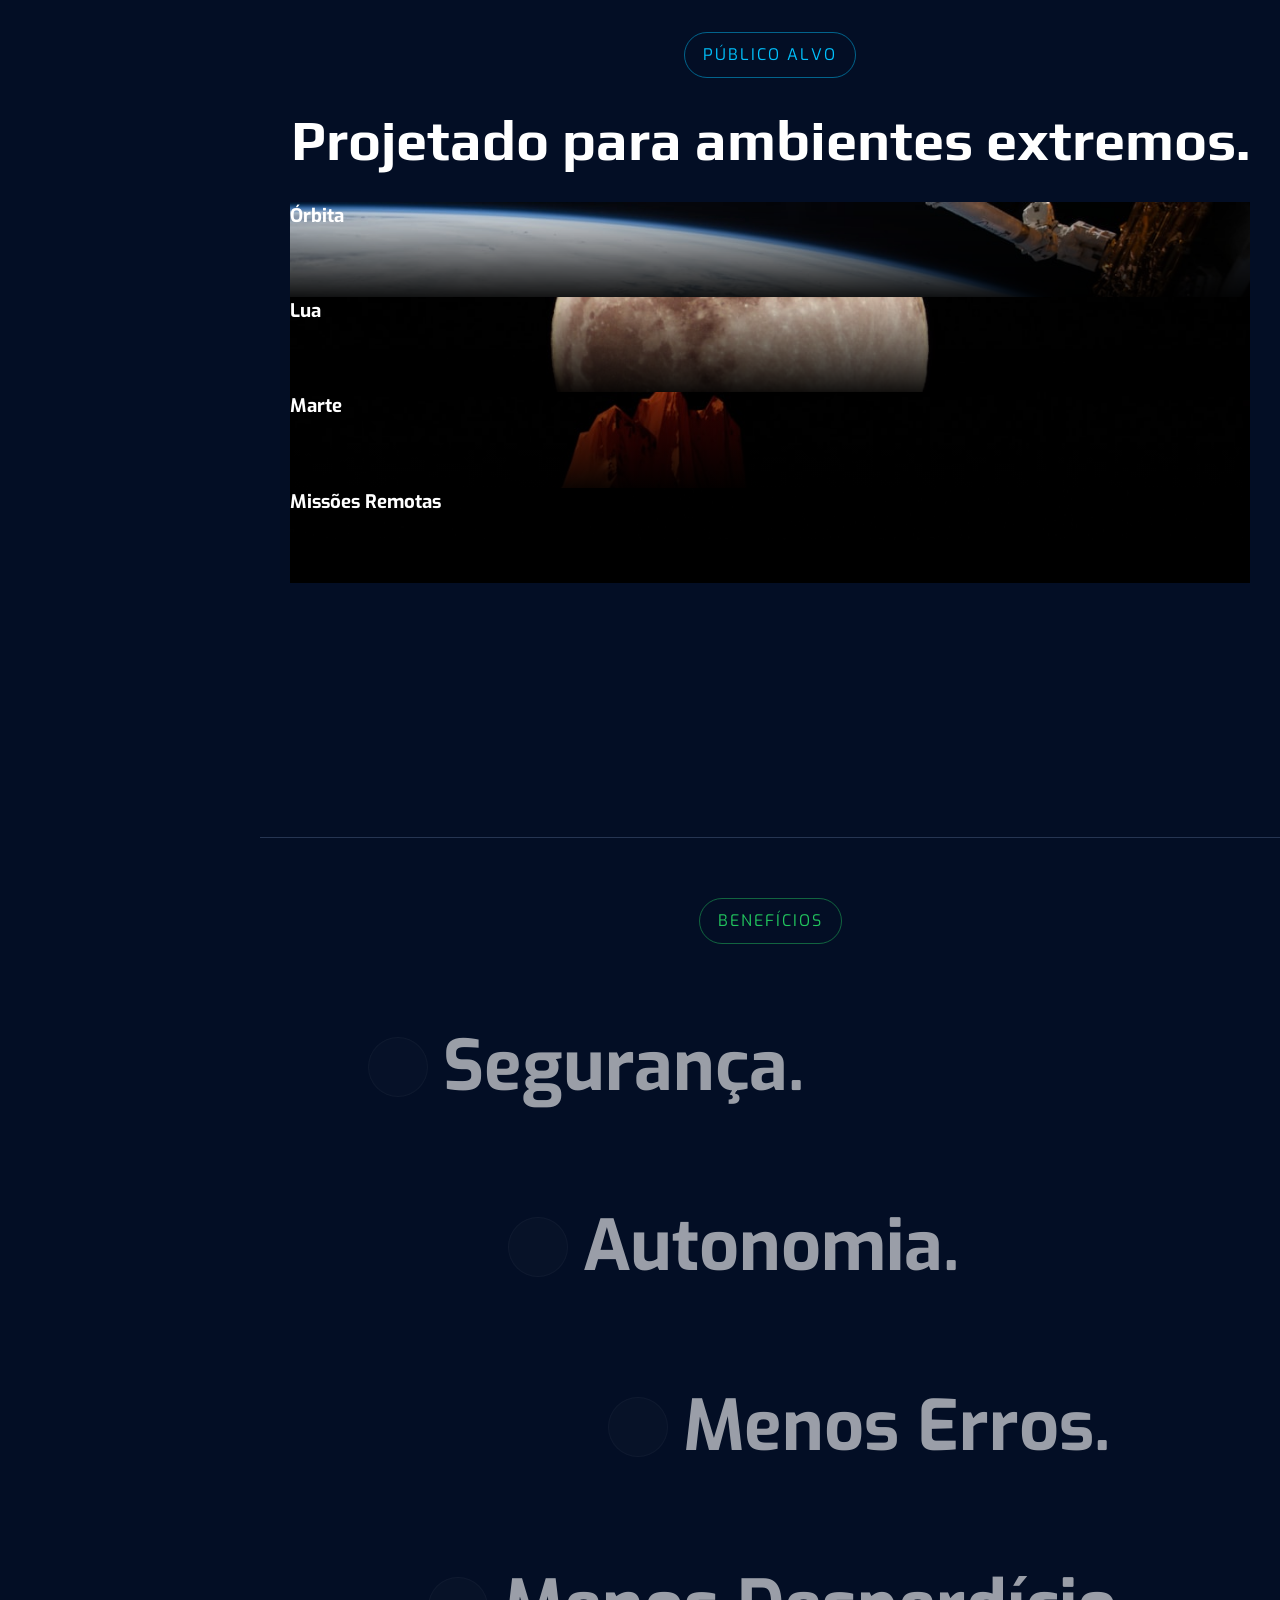
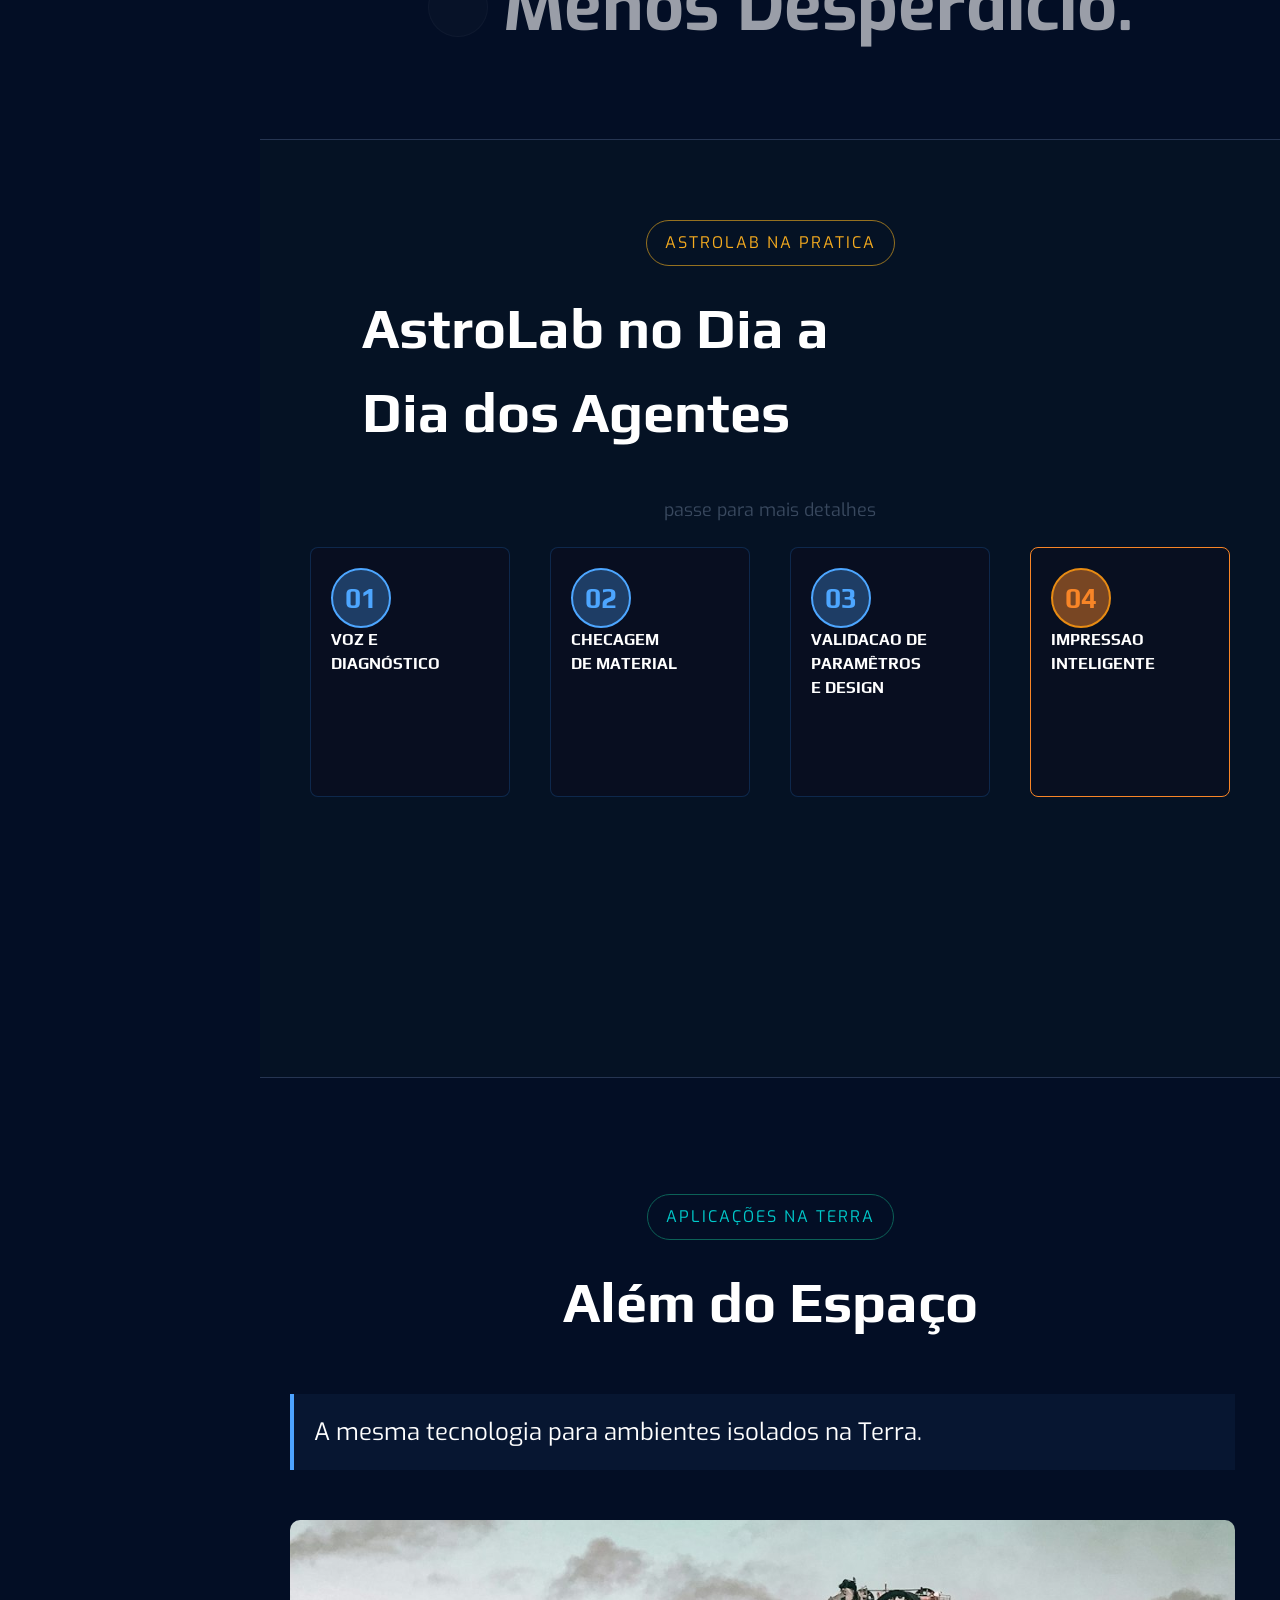
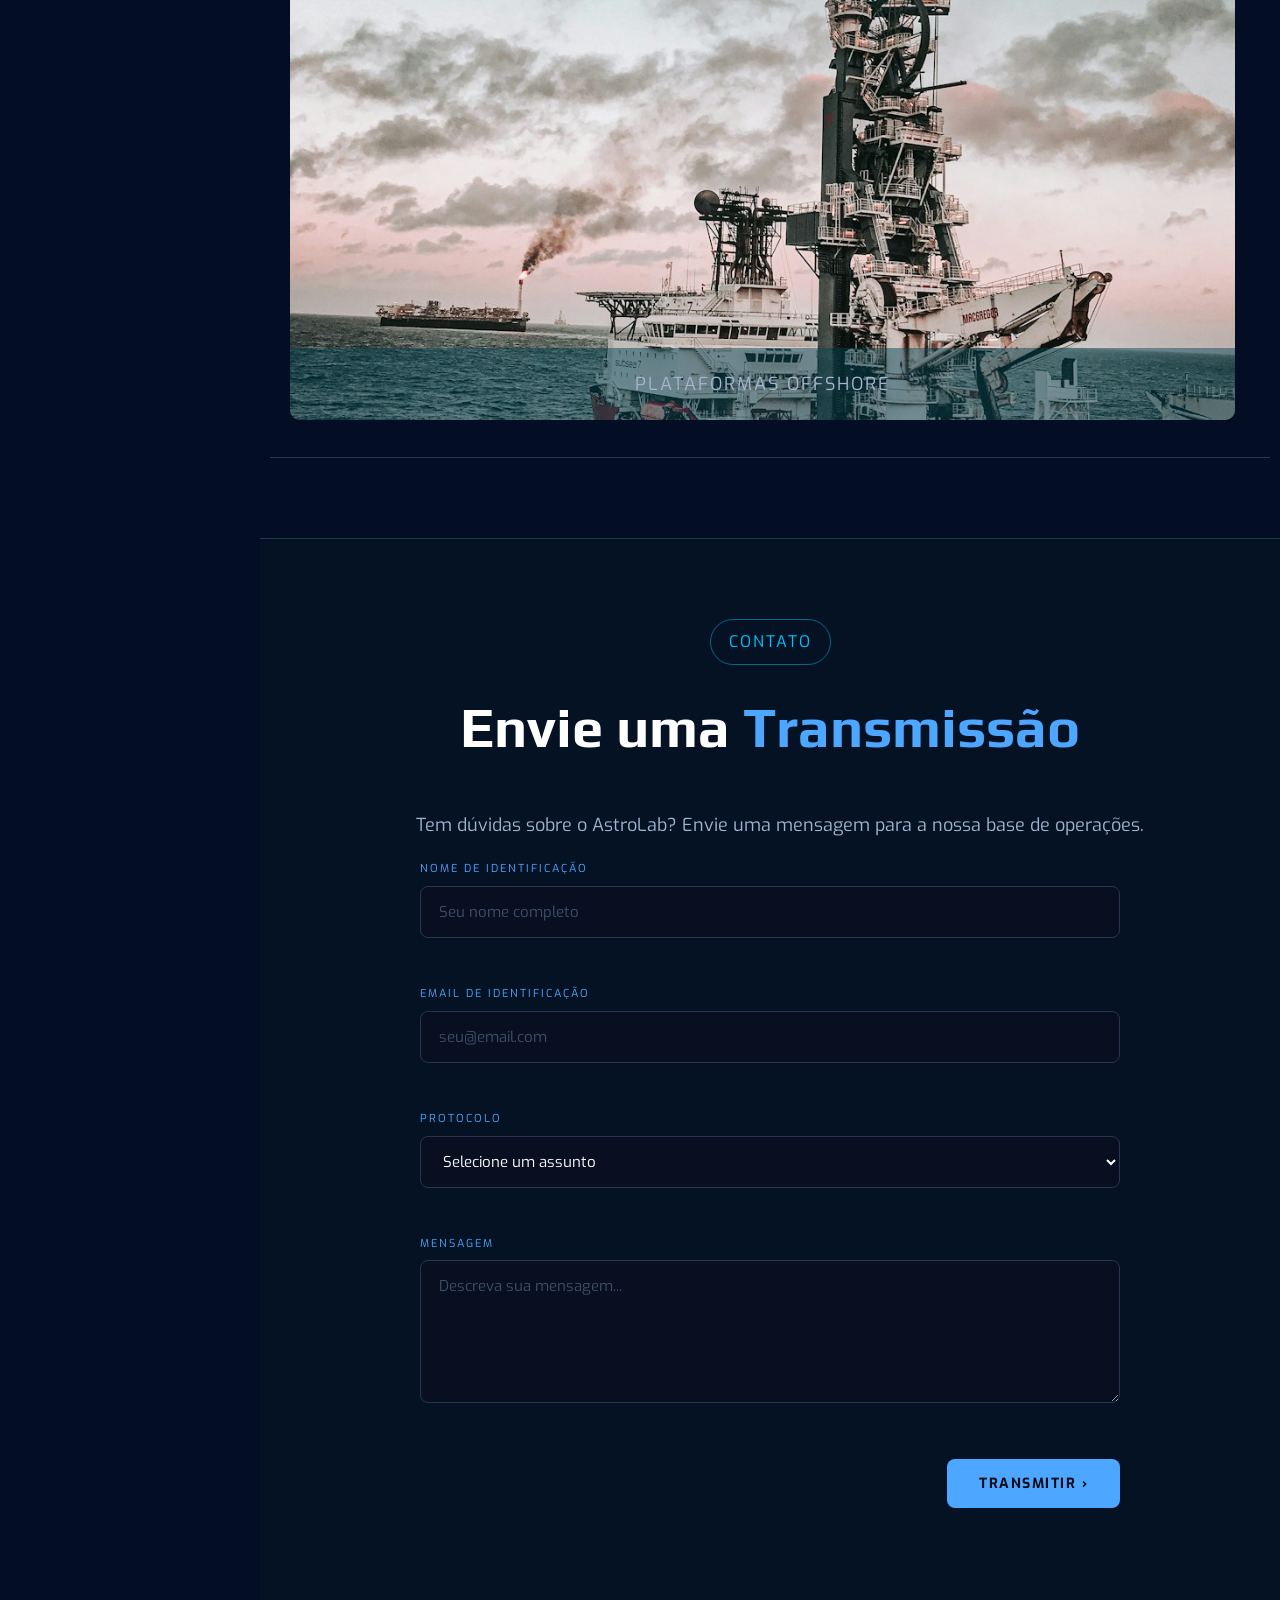
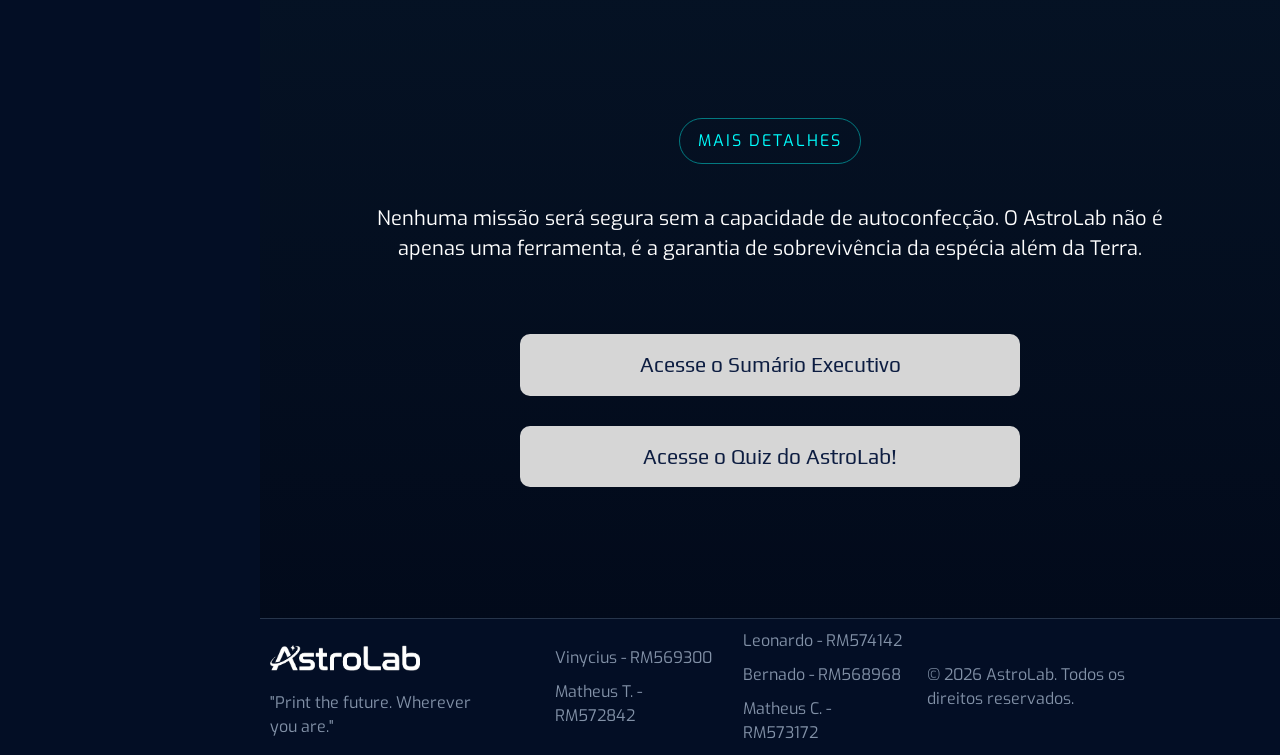
==== commit 9dd9f58d: "feat: adição do slideshow na secao 8" ====
--- a/index.html
+++ b/index.html
@@ -325,29 +325,10 @@
             <h2> Além do Espaço </h2>    
 
             <div class="destaque"> A mesma tecnologia para ambientes isolados na Terra. </div>
-
-            <div class="container-grade">
-
-                <div class="linha-grade">
-                    <div class="cartao cartao-off">
-                        <h3> Offshore </h3>
-                    </div>
-
-                    <div class="cartao cartao-antar">
-                        <h3> Antáritada </h3>
-                    </div>
-                </div>
-
-                <div class="linha-grade">
-                    <div class="cartao cartao-hospi">
-                        <h3> Hospitais de campanha</h3>
-                    </div>
-
-                    <div class="cartao cartao-mine">
-                        <h3> Mineração </h3>
-                    </div>
-                </div>
-
+            <div class="slideshow-container">
+                <img src="./images/offshore.jpeg" class="slide-foto ativa" id="foto-a">
+                <img src="./images/antartida.jpeg" class="slide-foto" id="foto-b">
+                <p class="slide-legenda" id="slide-legenda">Plataformas Offshore</p>
             </div>
         </section>
         <section class="section contato" id="contato">
--- a/css/style.css
+++ b/css/style.css
@@ -214,10 +214,11 @@
     flex-wrap:wrap;
     border-radius: 20px;
     border: solid 0.5px rgba(255, 166, 0, 0.267);
+    box-shadow: 0 0 10px rgba(255, 161, 99, 0.5);
     padding: 40px;
     background-color: #03060f;
 
-    box-shadow: 0 0 10px rgba(255, 161, 99, 0.5);
+    
 }
 
 #latencia{
@@ -963,82 +964,46 @@
     color: #00cbcc;
 }
 
-.container-grade {
-    display: flex;
-    flex-direction: column;
-    gap: 20px;
-}
-
-.linha-grade {
-    display: flex;
-    gap: 20px;
-    height: 240px;
-}
-
-.cartao {
+.slide-legenda {
+    position: absolute;
+    bottom: 0px;
+    left: 50%;
+    transform: translateX(-50%);
+    background: rgba(0, 65, 82, 0.479);
+    color: #A8B3CC;
+    font-size: 13px;
+    letter-spacing: 2px;
+    text-transform: uppercase;
+    padding: 6px 16px;
+    border-radius: 99px;
+    border: none;
+    white-space: nowrap;
+    transition: opacity 0.4s ease;
+    min-width: 1000px;
+}
+.slideshow-container {
+    position: relative;
+    width: 100%;
+    max-width: 945px;
+    height: 500px;
     border-radius: 10px;
-    display: flex;
-    align-items: flex-end;
-    padding: 25px;
-    transition: transform 0.3s ease;
-    cursor: pointer;
-}
-
-.cartao:hover {
-    transform: scale(1.02);
-}
-
-.cartao-off {
-    flex: 1.6;
-    background:  linear-gradient(
-            rgba(255, 255, 255, 0),
-            #000000e8
-            ),
-            url('../images/offshore.jpeg');
-    background-position: center;
-    background-size: cover;
-}
-
-.cartao-mine {
-    flex: 1.6;
-    background:  linear-gradient(
-            rgba(255, 255, 255, 0),
-            #000000e8
-            ),
-            url('../images/mineração.jpeg');
-    background-position: center;
-    background-size: cover;
-}
-
-.cartao-antar {
-    flex: 1;
-    background:  linear-gradient(
-            rgba(255, 255, 255, 0),
-            #000000e8
-            ),
-            url('../images/antartida.jpeg');
-    background-position: center;
-    background-size: cover;
-}
-
-.cartao-hospi {
-    flex: 1;
-    background:  linear-gradient(
-            rgba(255, 255, 255, 0),
-            #000000e8
-            ),
-            url('../images/hospital.jpeg');
-    background-position: center;
-    background-size: cover;
-}
-
-.cartao h3 {
-    z-index: 2;
-    font-size: 20px;
-    font-weight: 500;
-    letter-spacing: 1.5px;
-    text-transform: uppercase;
-    color: white;
+    overflow: hidden;
+    margin-top: 20px;
+}
+
+.slide-foto {
+    position: absolute;
+    top: 0;
+    left: 0;
+    width: 100%;
+    height: 100%;
+    object-fit: cover;
+    opacity: 0;
+    transition: opacity 0.8s ease;
+}
+
+.slide-foto.ativa {
+    opacity: 1;
 }
 
 /* -- Seção 9 -- */
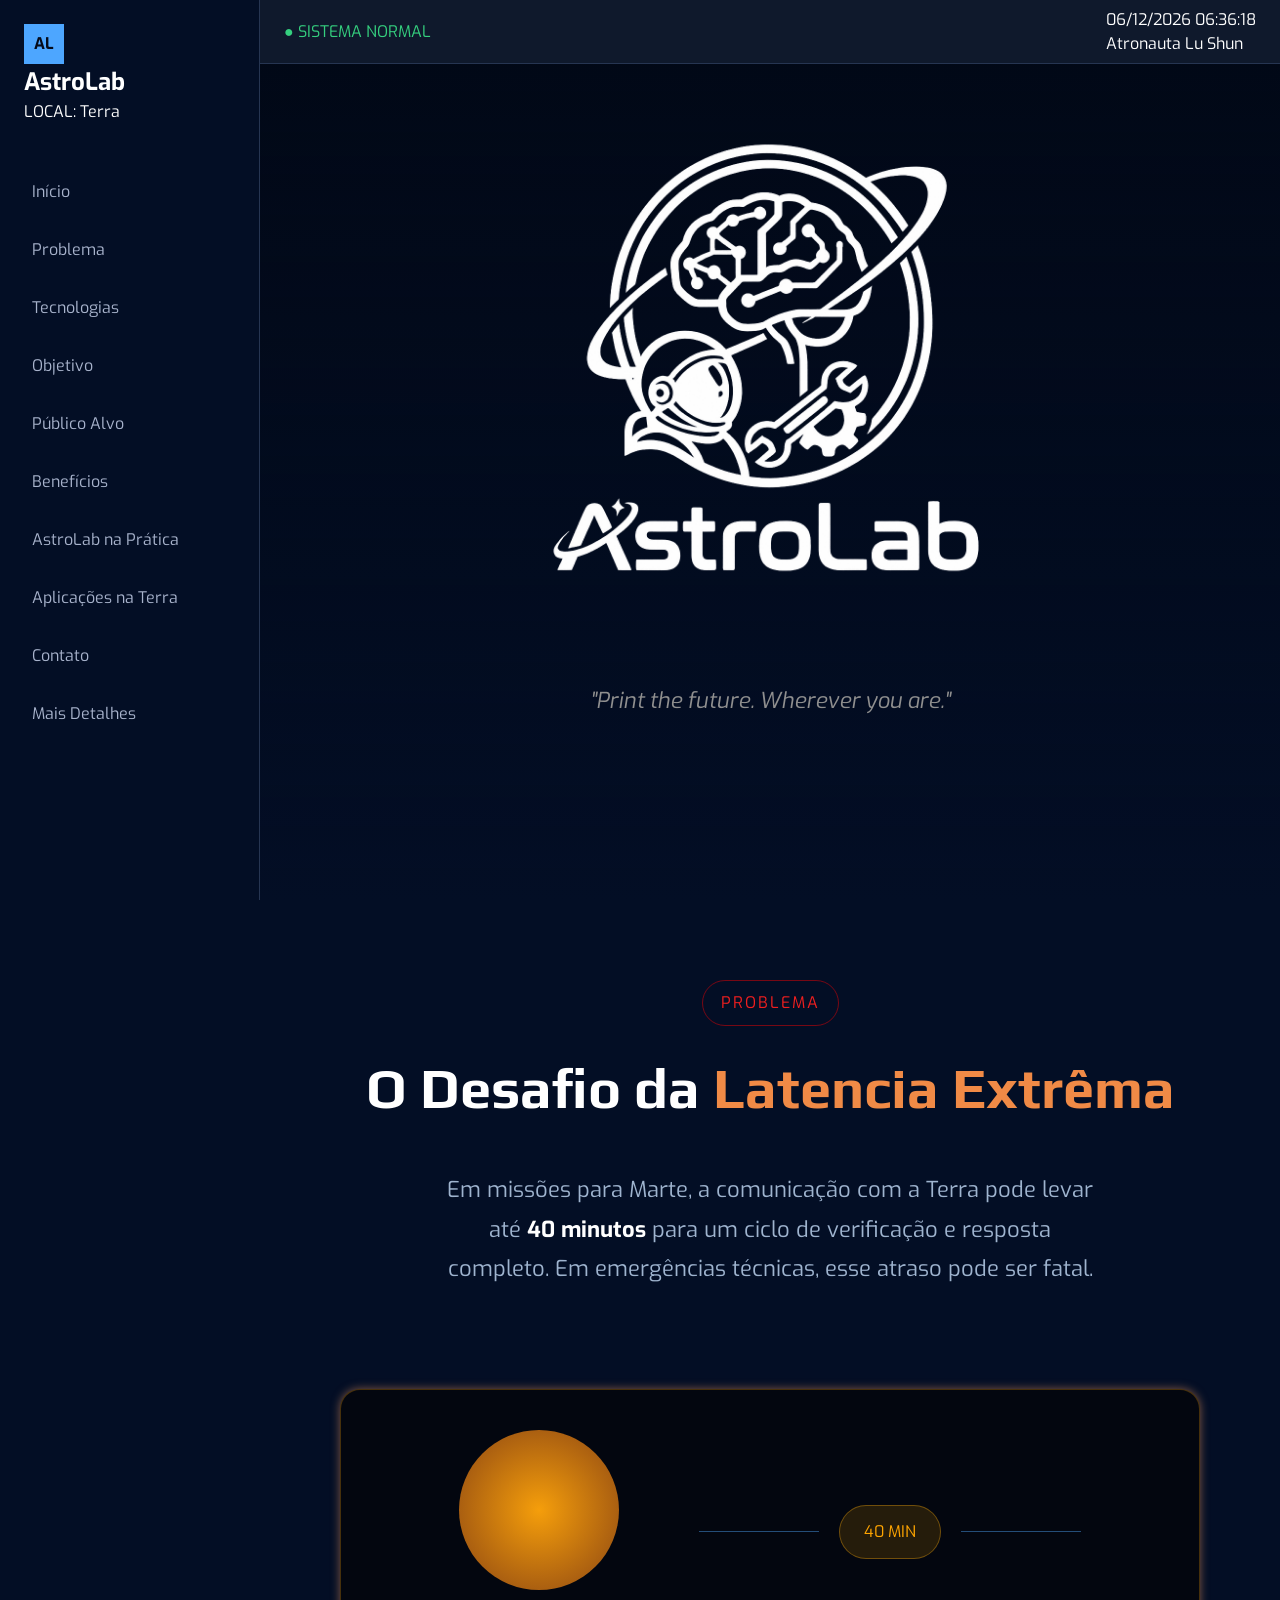
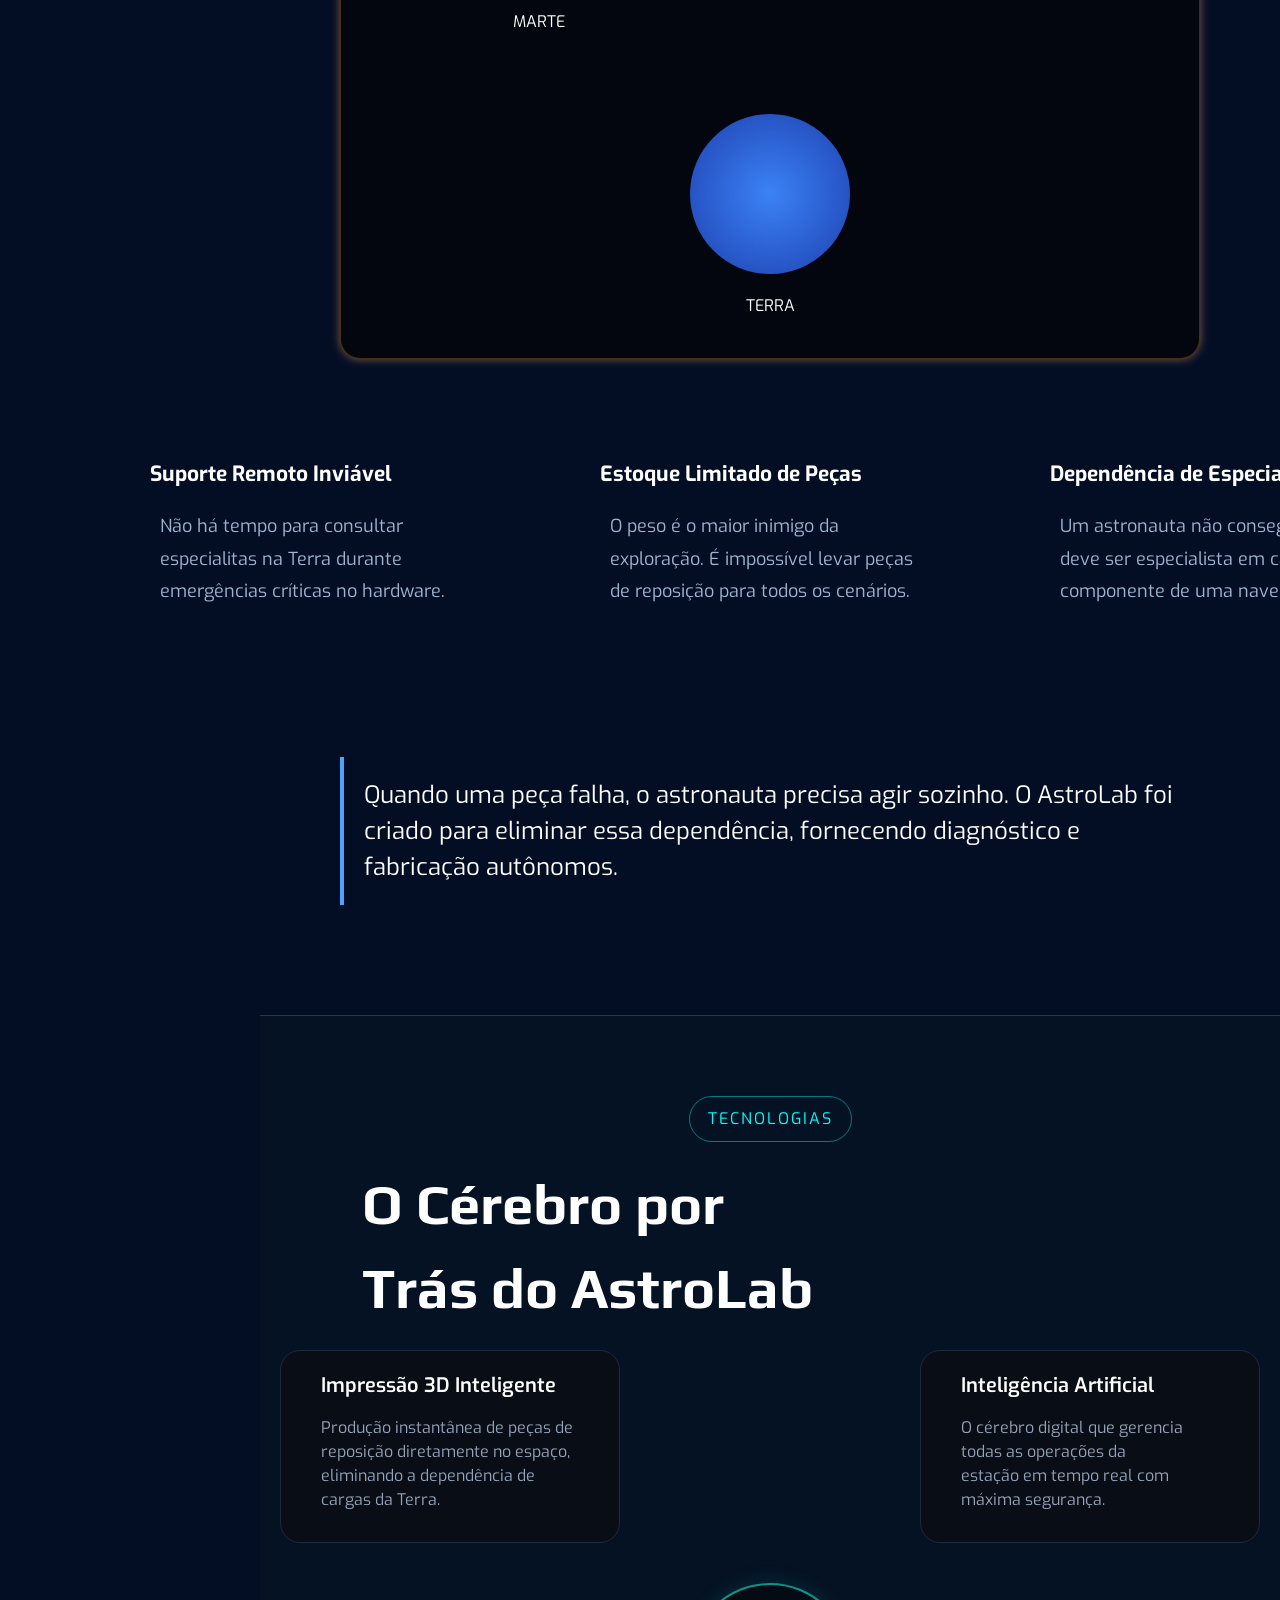
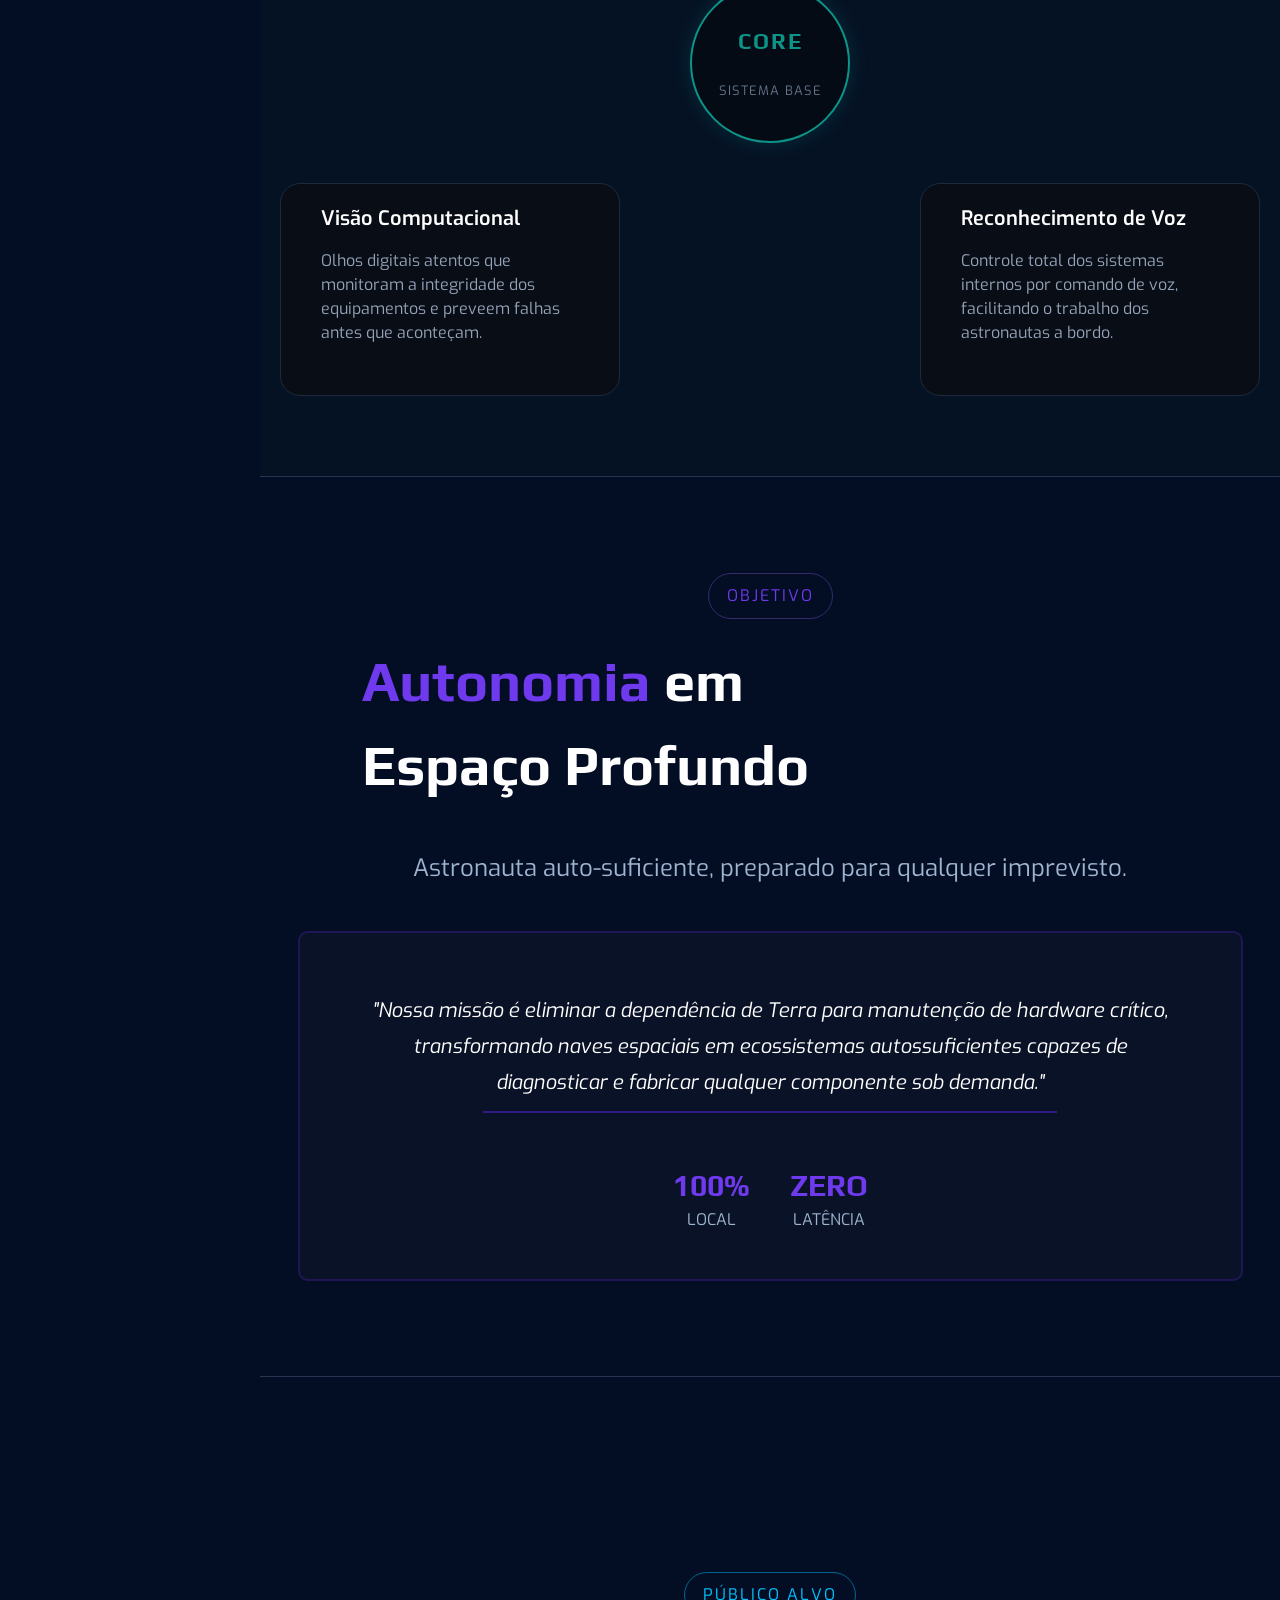
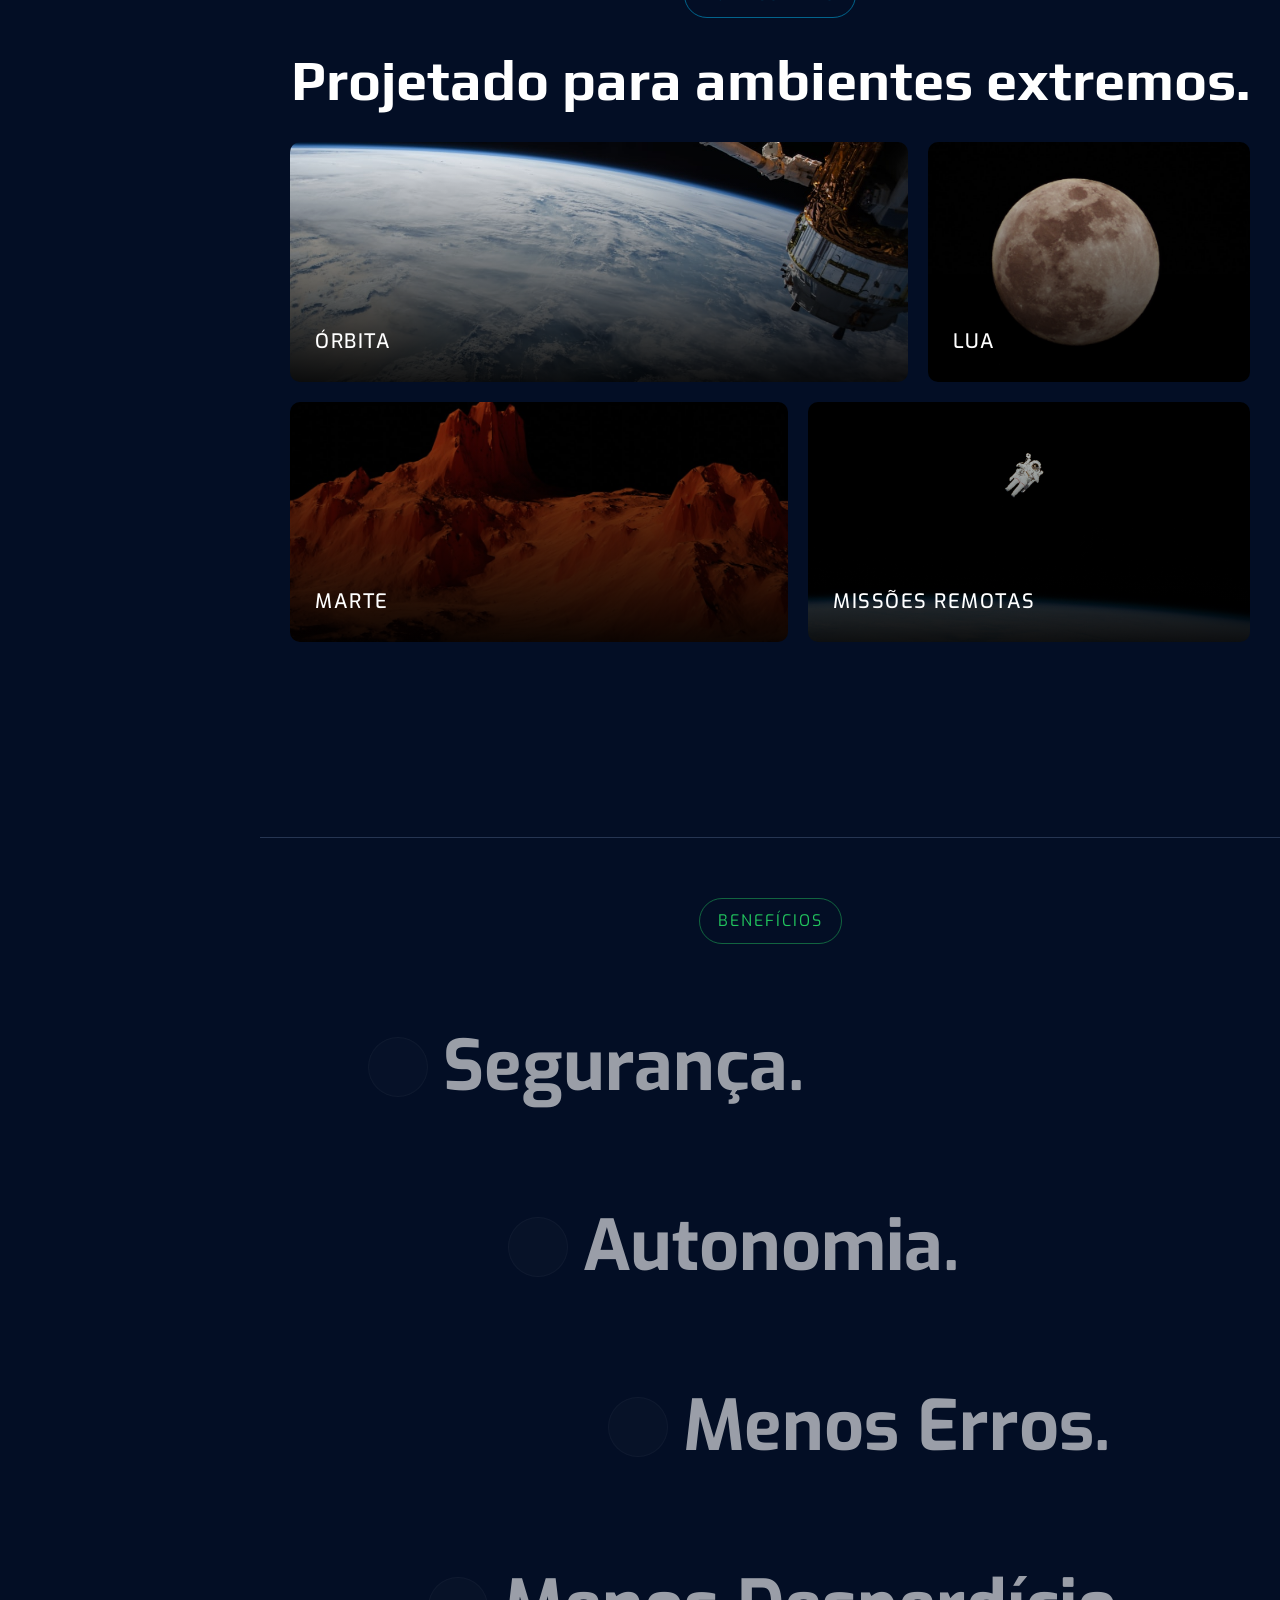
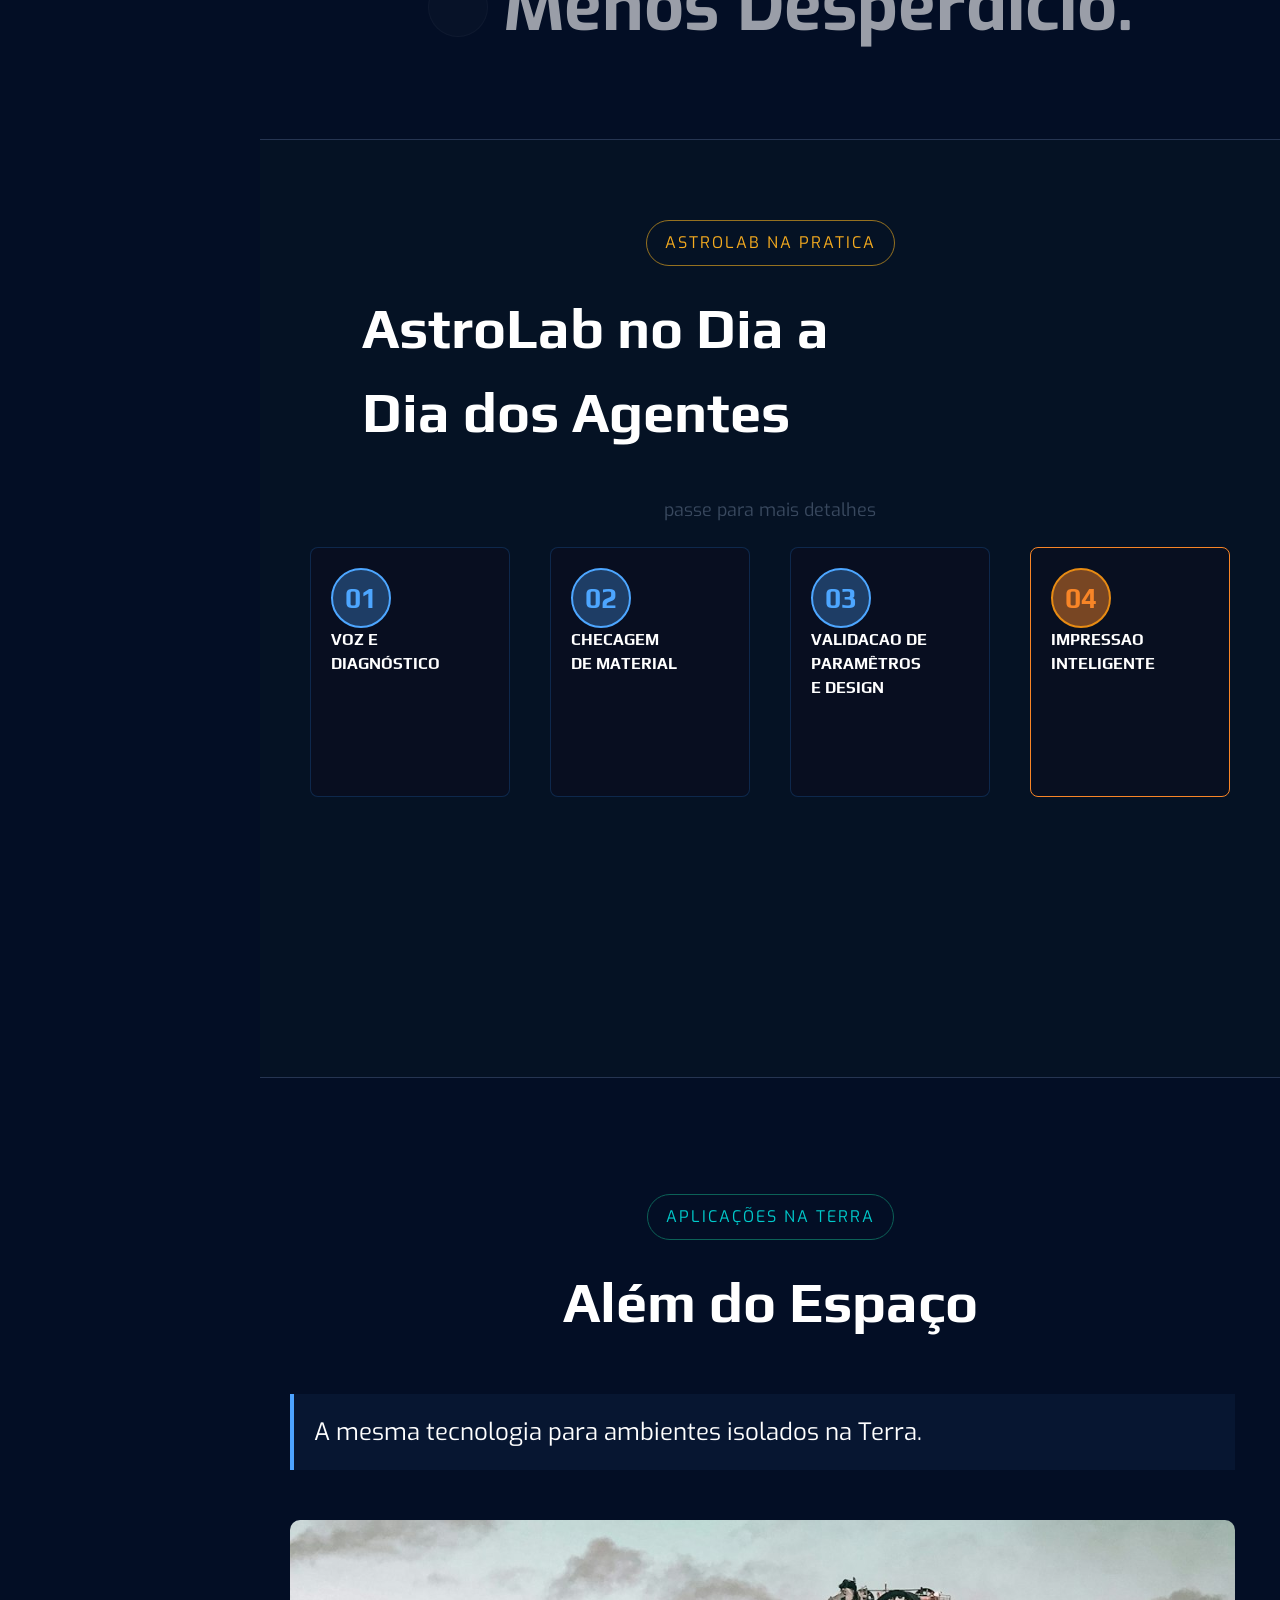
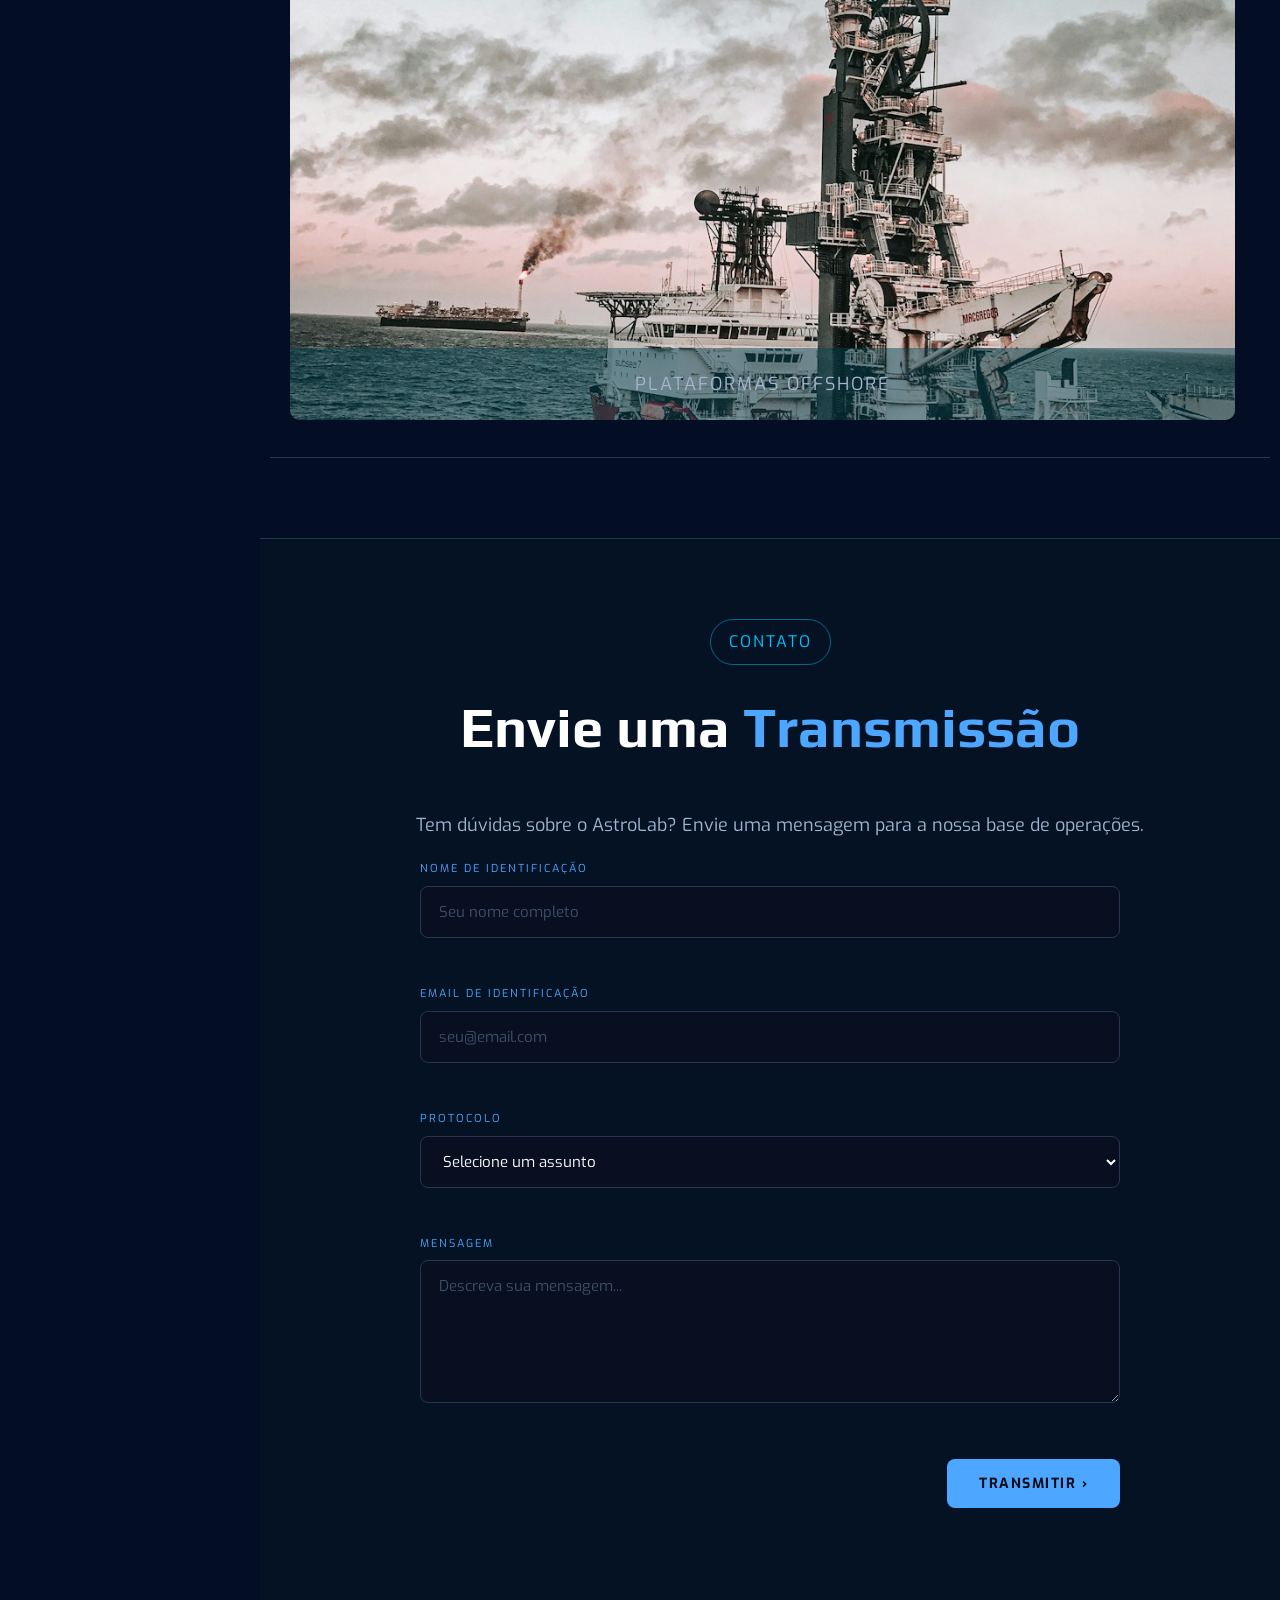
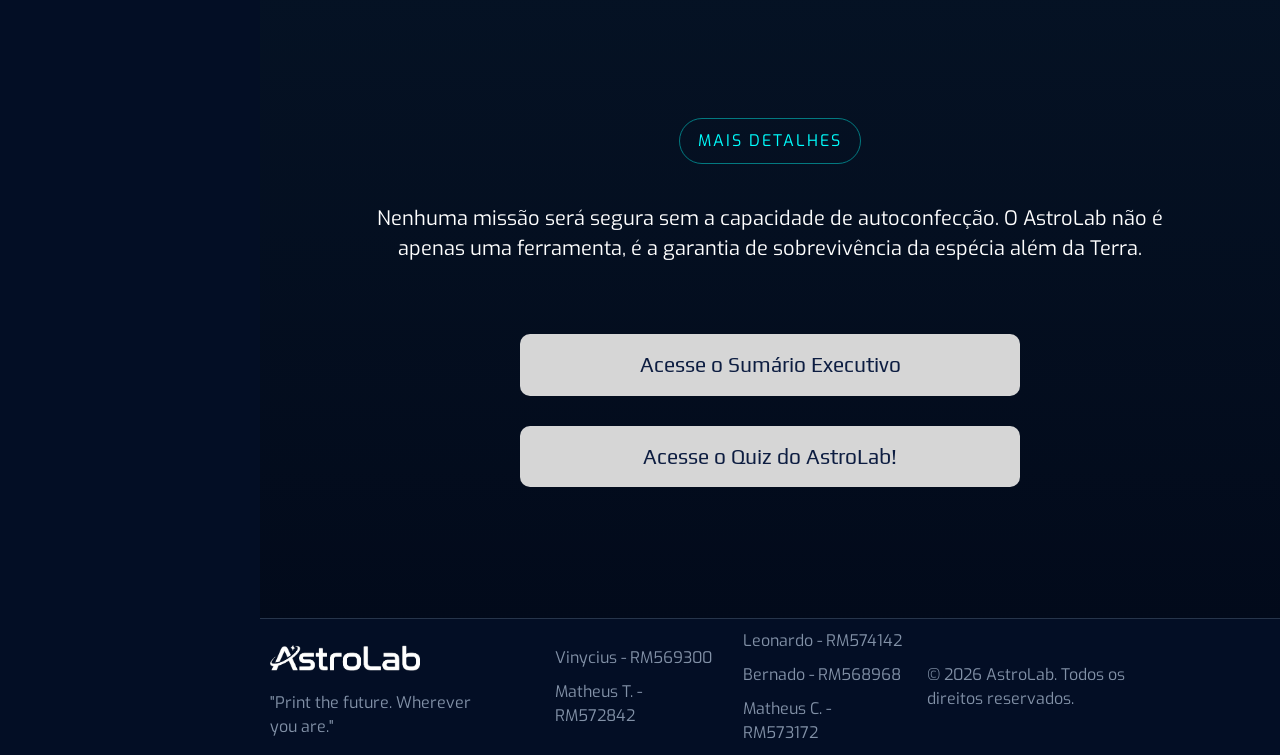
==== commit f9384a18: "refactor: alterou formato do banner de gif para mp4" ====
--- a/index.html
+++ b/index.html
@@ -77,6 +77,9 @@
     <main id="content">
 
         <section class="inicio" id="inicio">
+            <video autoplay loop muted playsinline class="bg-video">
+                <source src="images/banner.mp4" type="video/mp4">
+            </video>
 
              <img src="./images/ícone_branco.png" alt="Logo AstroLab" class="astrolab">
 
--- a/css/variaveis.css
+++ b/css/variaveis.css
@@ -4,10 +4,33 @@
 :root{
     --background-primary: #030e25;
     --background-secondary: #051224;
+    --background-sidebar: #08112100;
 
     --title: 'Play';
     --text: 'Exo';
     --text-size: 18px;
 
     --title-size: 56px;
+}
+
+html.light-tema {
+    --background-primary: #6494c4d1;
+    --background-sidebar: ##6494c4d1;
+    --background-header: #6494c4;
+
+    --background-card: rgba(23, 27, 44, 0.651);
+
+    --background-barra: #2b67a3;
+    --background-barra2: #b3c4d5;
+
+    --text-color: #1d1b1b;
+    --border-color: #301611;
+}
+
+html.galaxy-tema {
+    --background-primary: #000000;
+    --background-secondary: #1b1342;
+    --background-sidebar: #1a0f4700;
+    --border-color: #5b23de;
+    --text-color: #e0d7ff;
 }
--- a/css/style.css
+++ b/css/style.css
@@ -126,26 +126,38 @@
 }
 
 /* -- Seção 1 -- */
-.inicio{
-    display:flex;
-    justify-content:center;
-    align-items:center;
-    text-align:center;
-   
-    min-height:100vh;
-    display:flex;
-    flex-direction:column;
-    justify-content:center;
-    padding:80px 10%;
-    background:  linear-gradient(
-            rgba(0,0,0,0.4),
-            #030e25
-            ),
-            url('../images/banner.gif');
+.inicio {
+    position: relative;
+    display: flex;
+    flex-direction: column;
+    justify-content: center;
+    align-items: center;
+    text-align: center;
+    min-height: 100vh;
+    padding: 80px 10%;
+}
+
+.inicio::after {
+    content: '';
+    position: absolute;
+    inset: 0;
+    background: linear-gradient(
+        rgba(0,0,0,0.4),
+        #030e25
+    );
+    z-index: 1;
+}
+.bg-video {
+  position: absolute;
+  top: 0; left: 0;
+  width: 100%; height: 100%;
+  object-fit: cover;
+  z-index: 0;
 }
 
 .astrolab {
     width: 500px;
+    z-index: 2;
 }
 
 .subtitulo{
@@ -154,6 +166,7 @@
     margin:auto;
     font-style: italic;
     color: #8f8f8f;
+    z-index: 2;
 }
 
 /*  -- Seções sem Style (Apagar dps) */
@@ -738,6 +751,70 @@
     margin-left: -220px;
     border: none;
     transform: translateY(-5px);
+}
+.planeta-terra {
+    max-width: 1000px;
+    width: 100%;
+    margin: 80px auto;
+    padding: 0 20px;
+}
+
+.planeta-terra .tag,
+.planeta-terra h2,
+.planeta-terra p {
+    align-items: center;
+    text-align: center;
+    margin-left: auto;
+    margin-right: auto;
+}
+
+.turquesa {
+    border: 1px solid #0c6157;
+    color: #00cbcc;
+}
+
+.container-grade {
+    display: flex;
+    flex-direction: column;
+    gap: 20px;
+}
+
+.linha-grade {
+    display: flex;
+    gap: 20px;
+    height: 240px;
+}
+
+.cartao {
+    border-radius: 10px;
+    display: flex;
+    align-items: flex-end;
+    padding: 25px;
+    transition: transform 0.3s ease;
+    cursor: pointer;
+}
+
+.cartao:hover {
+    transform: scale(1.02);
+}
+
+.cartao-off {
+    flex: 1.6;
+    background:  linear-gradient(
+            rgba(255, 255, 255, 0),
+            #000000e8
+            ),
+            url('../images/offshore.jpeg');
+    background-position: center;
+    background-size: cover;
+}
+.cartao h3 {
+    z-index: 2;
+    font-size: 20px;
+    font-weight: 500;
+    letter-spacing: 1.5px;
+    text-transform: uppercase;
+    color: white;
 }
 
 
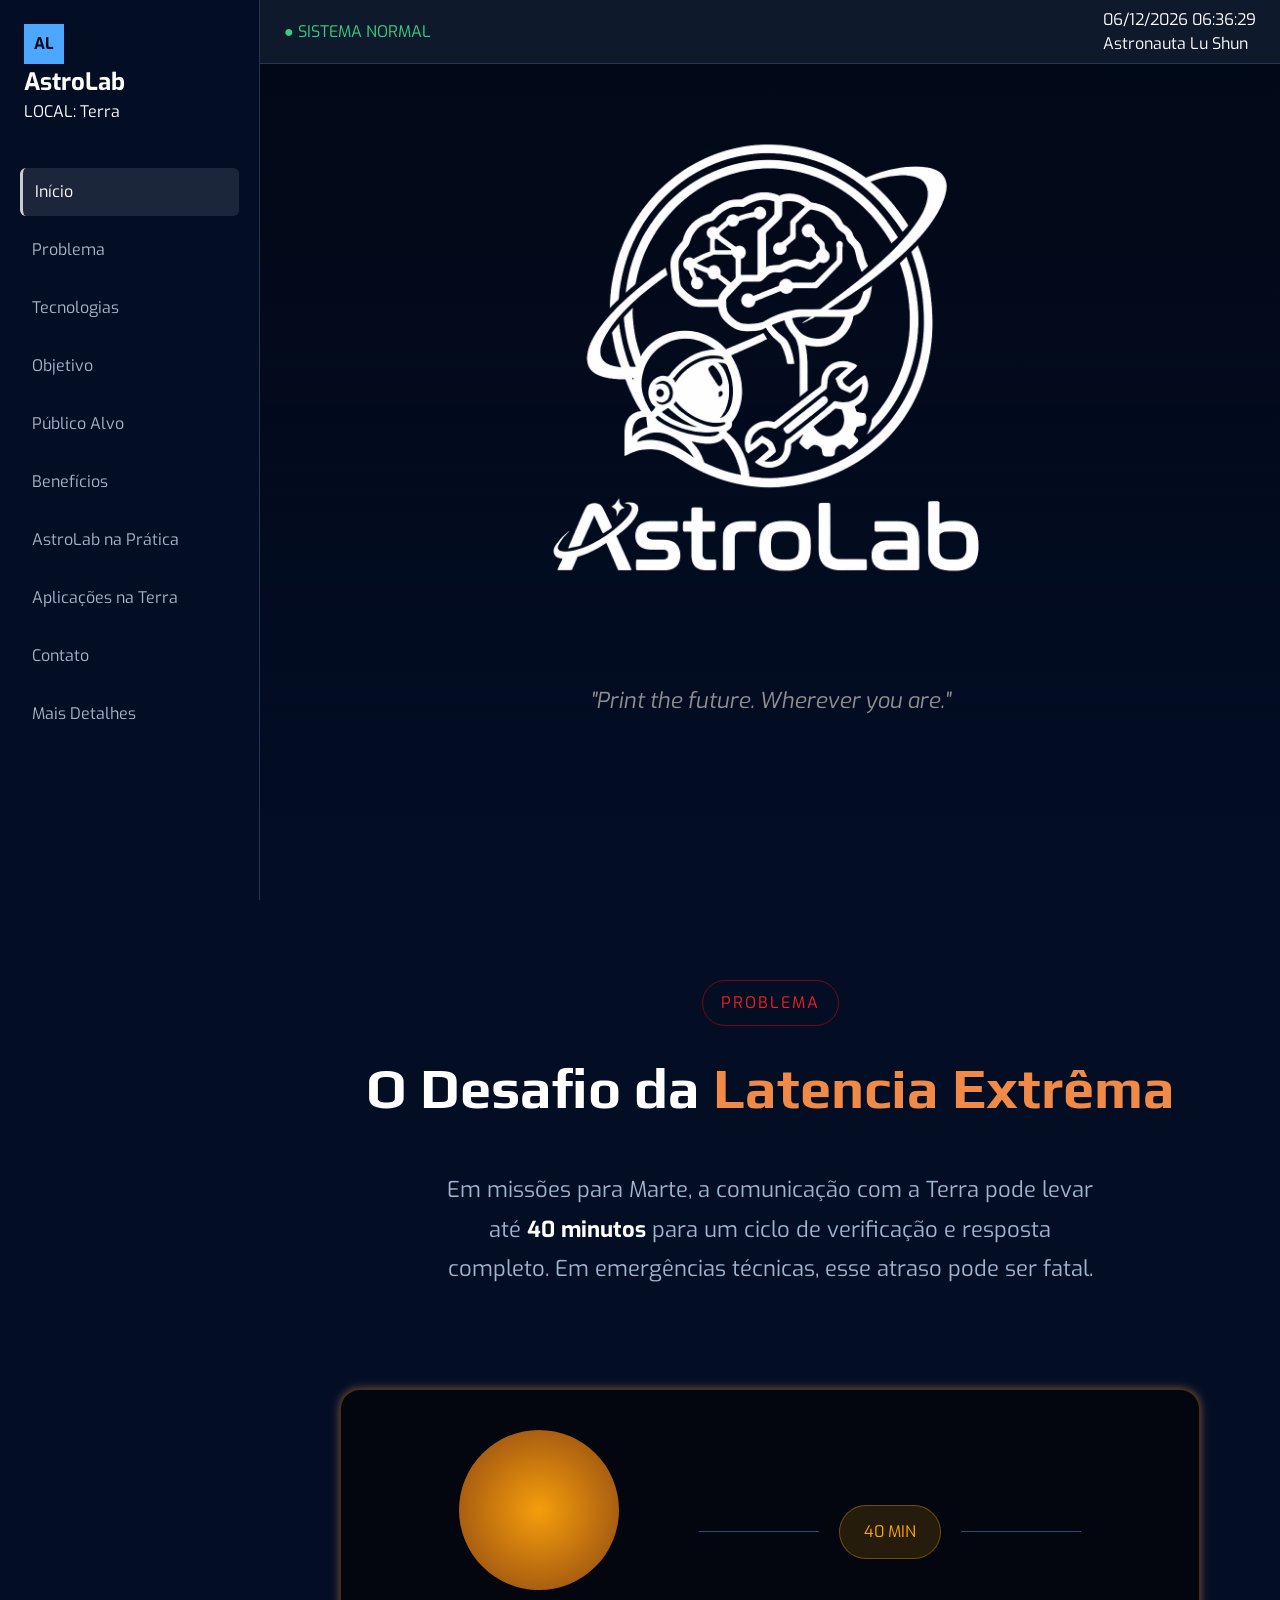
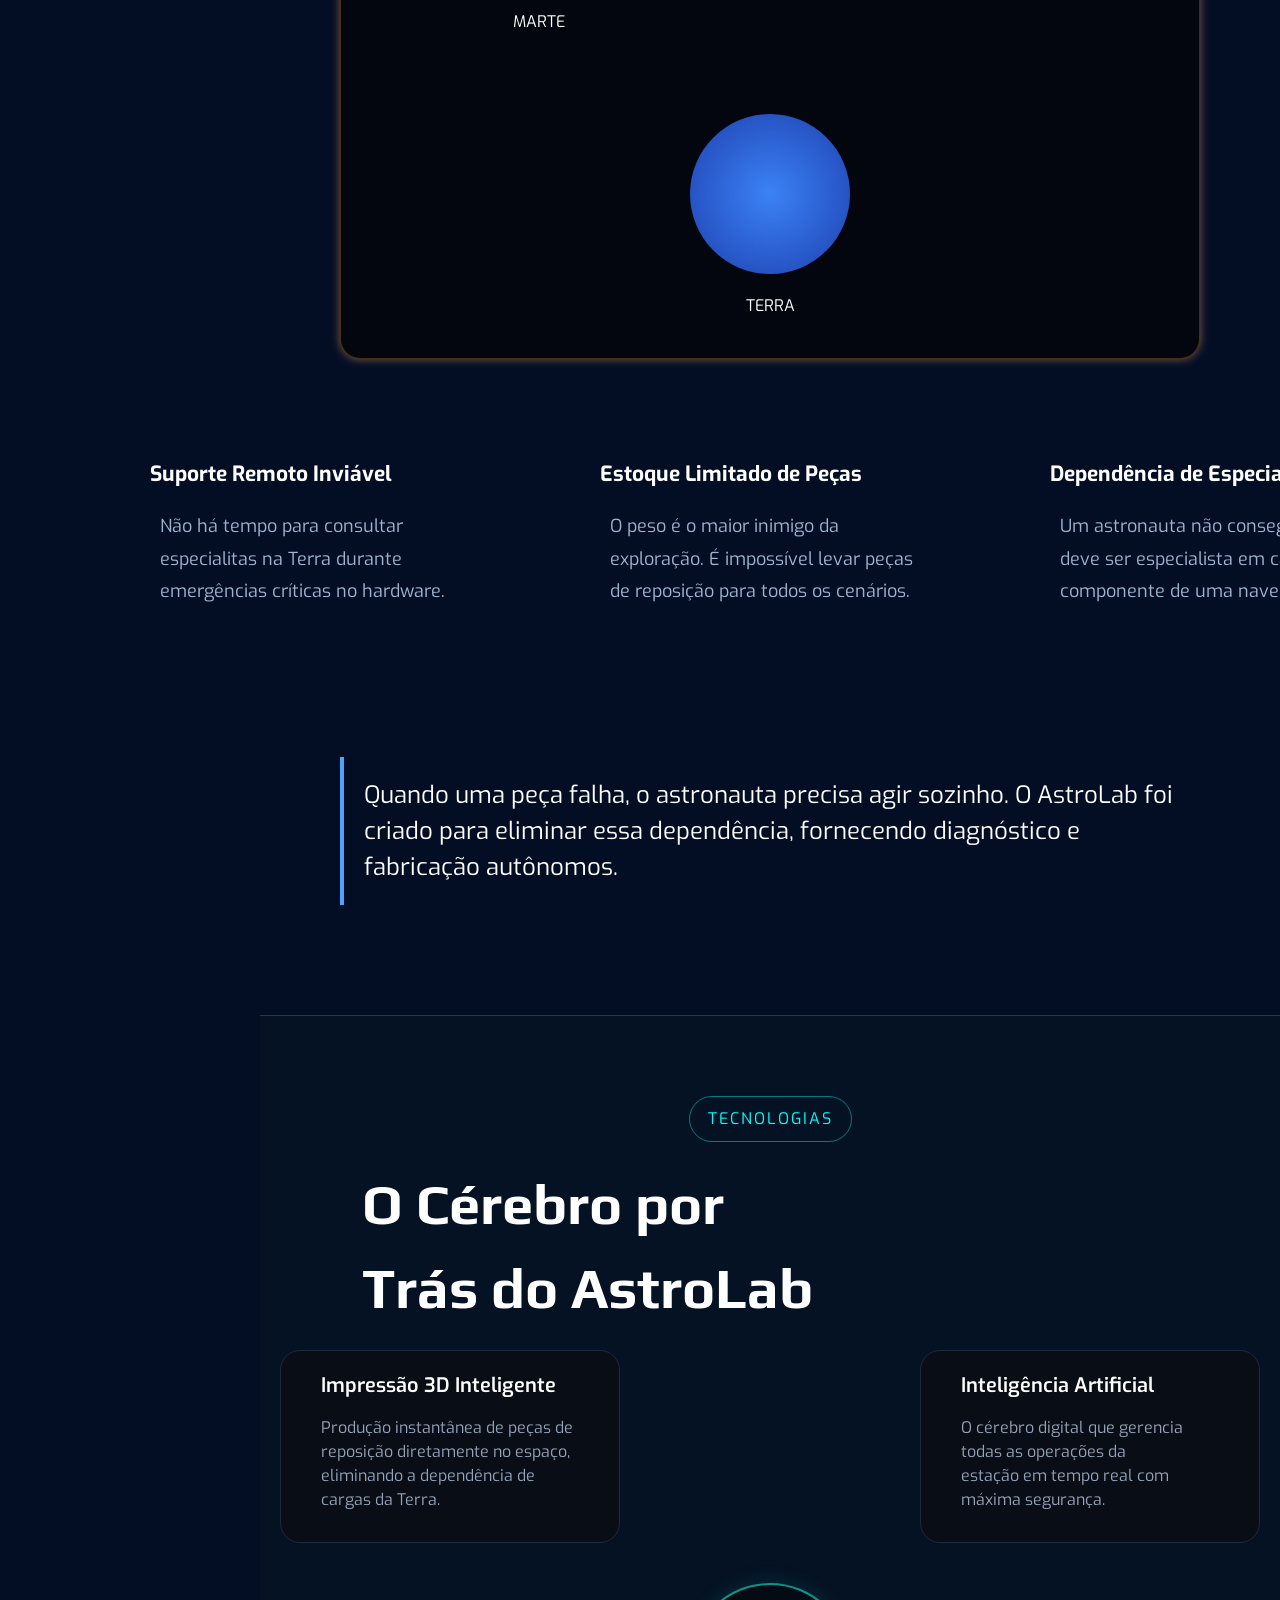
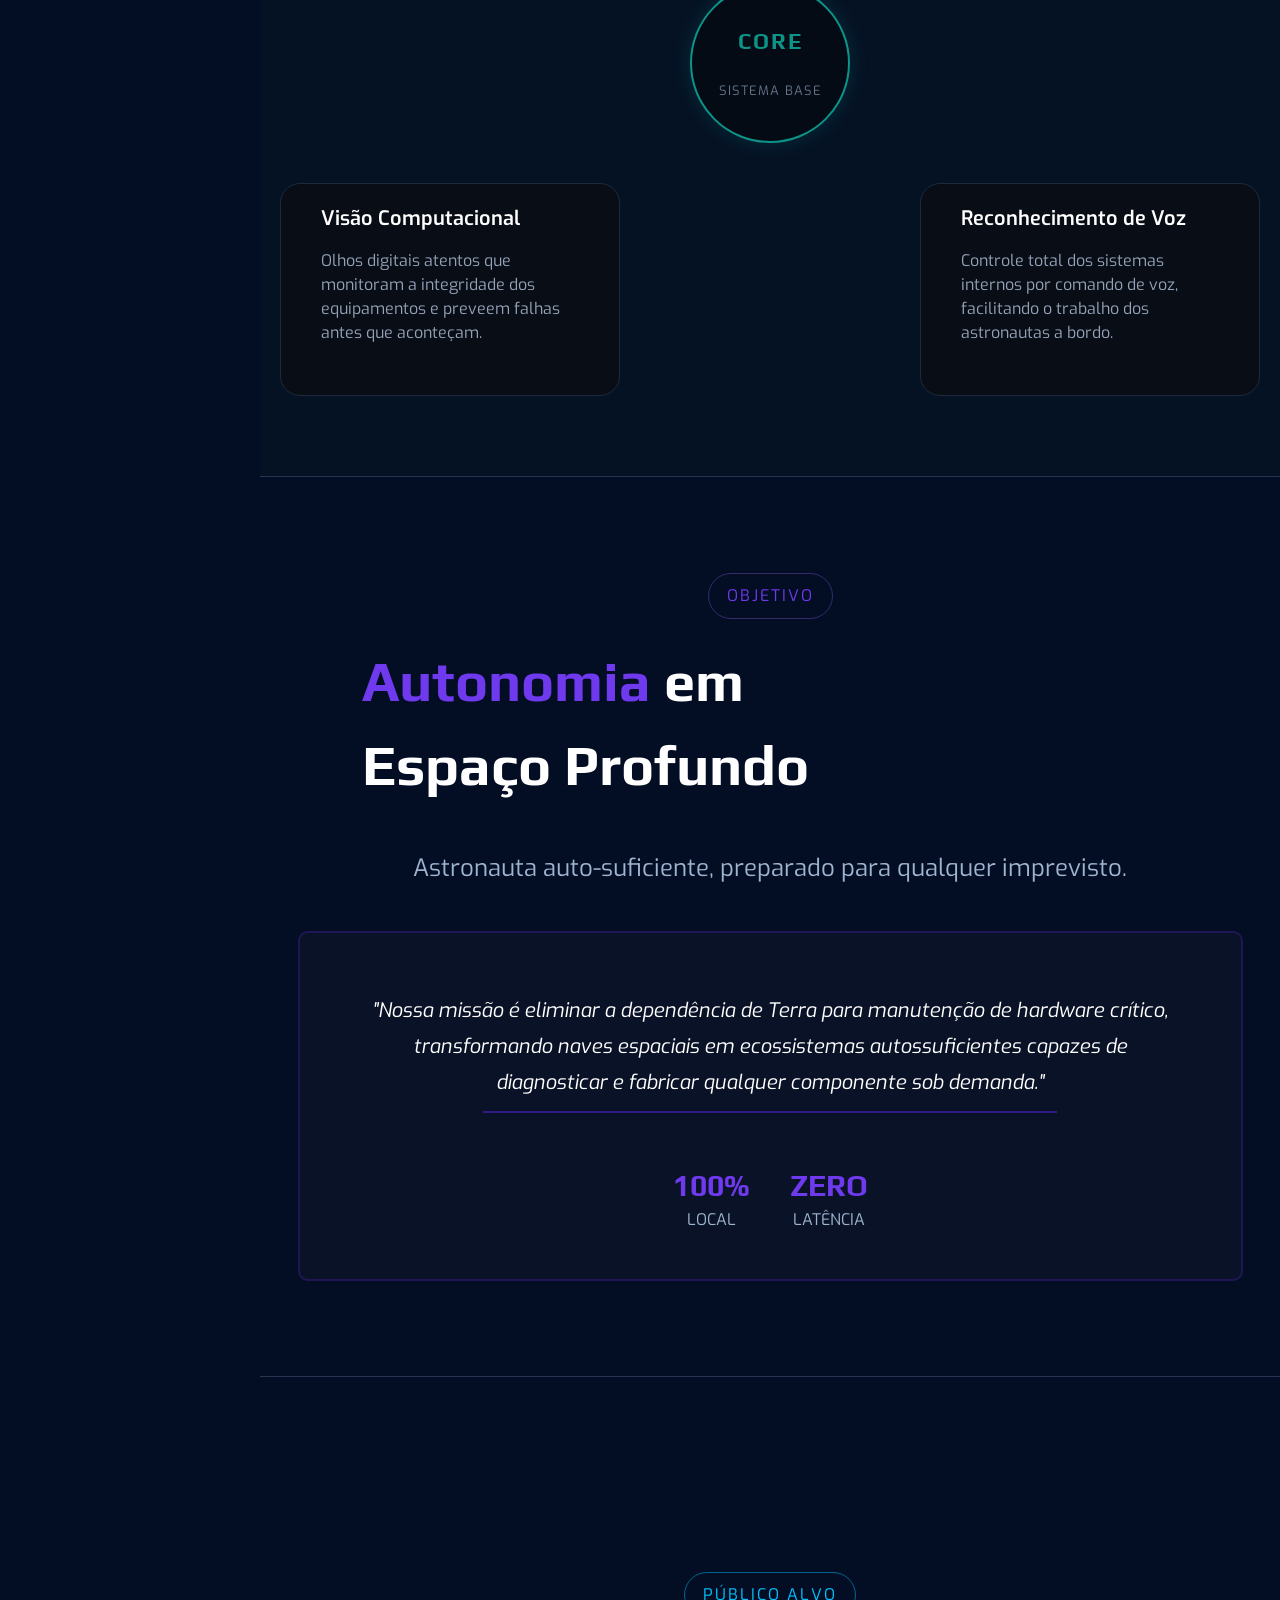
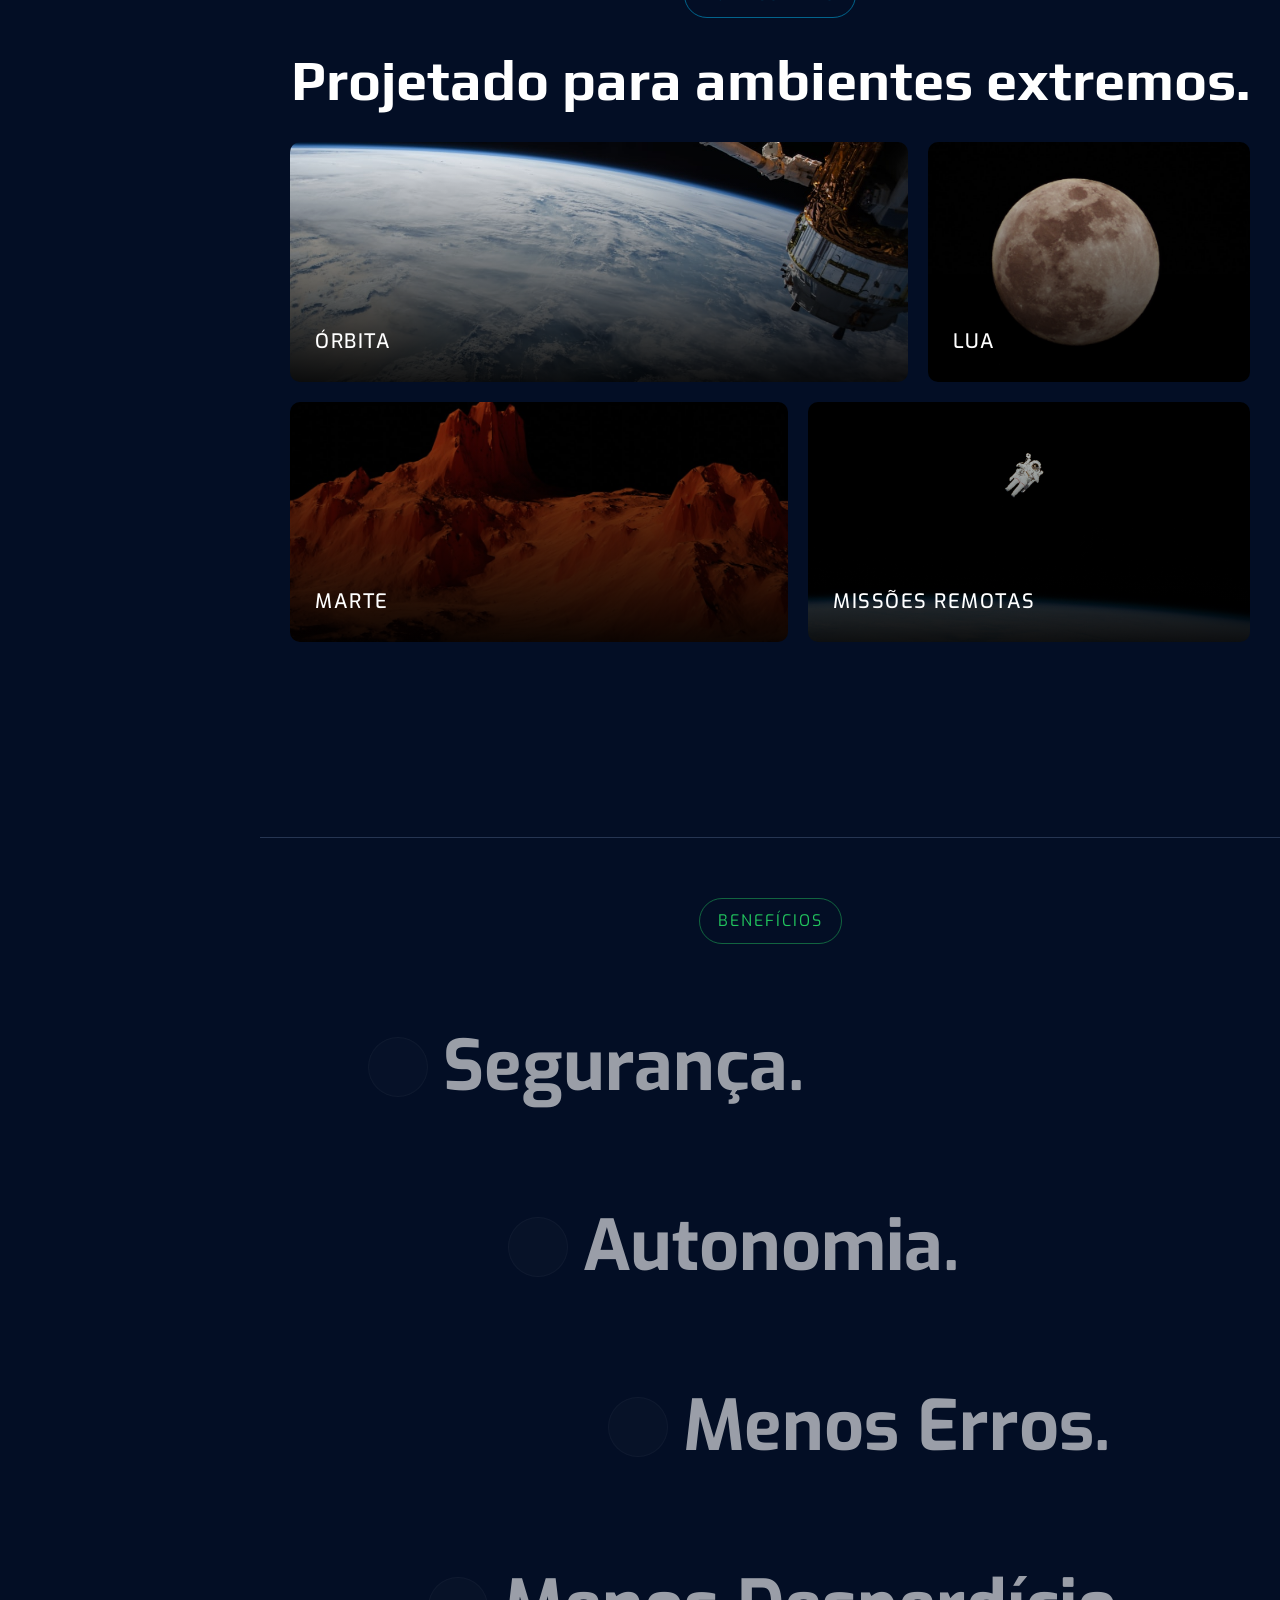
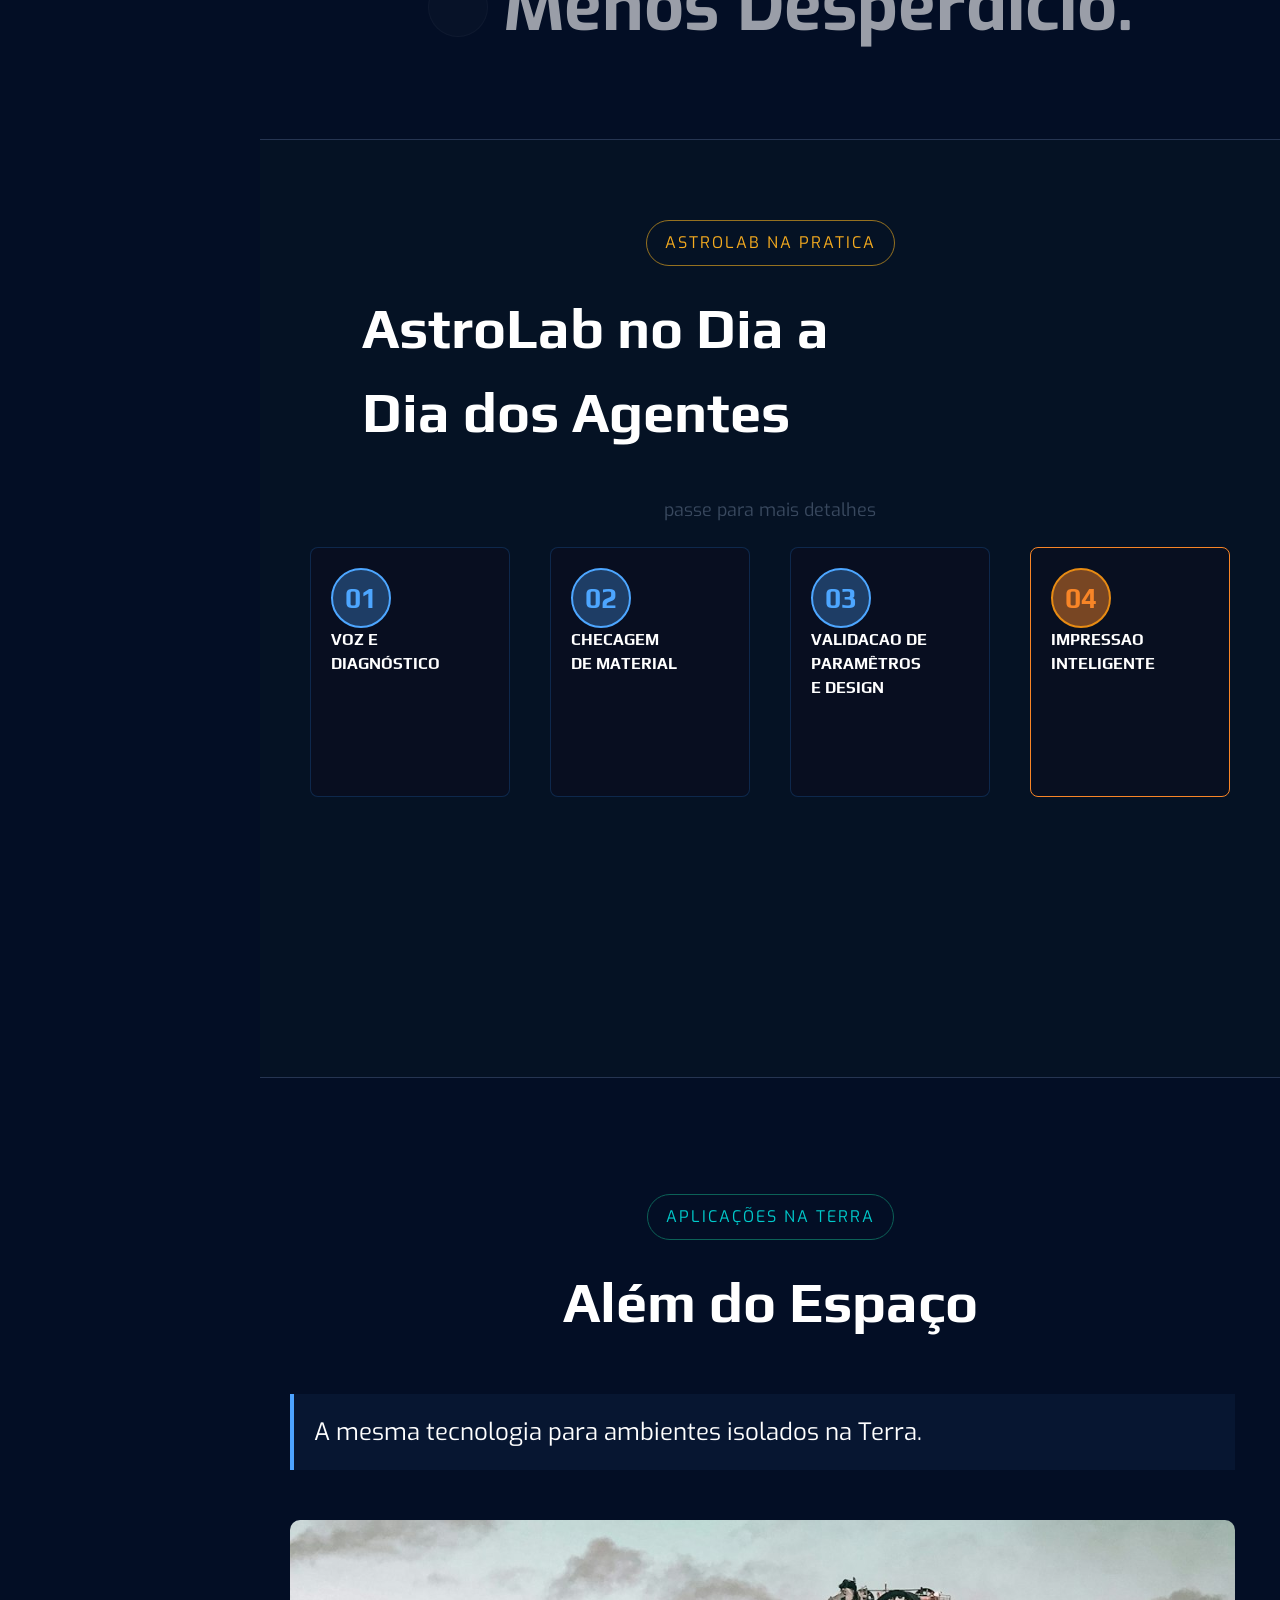
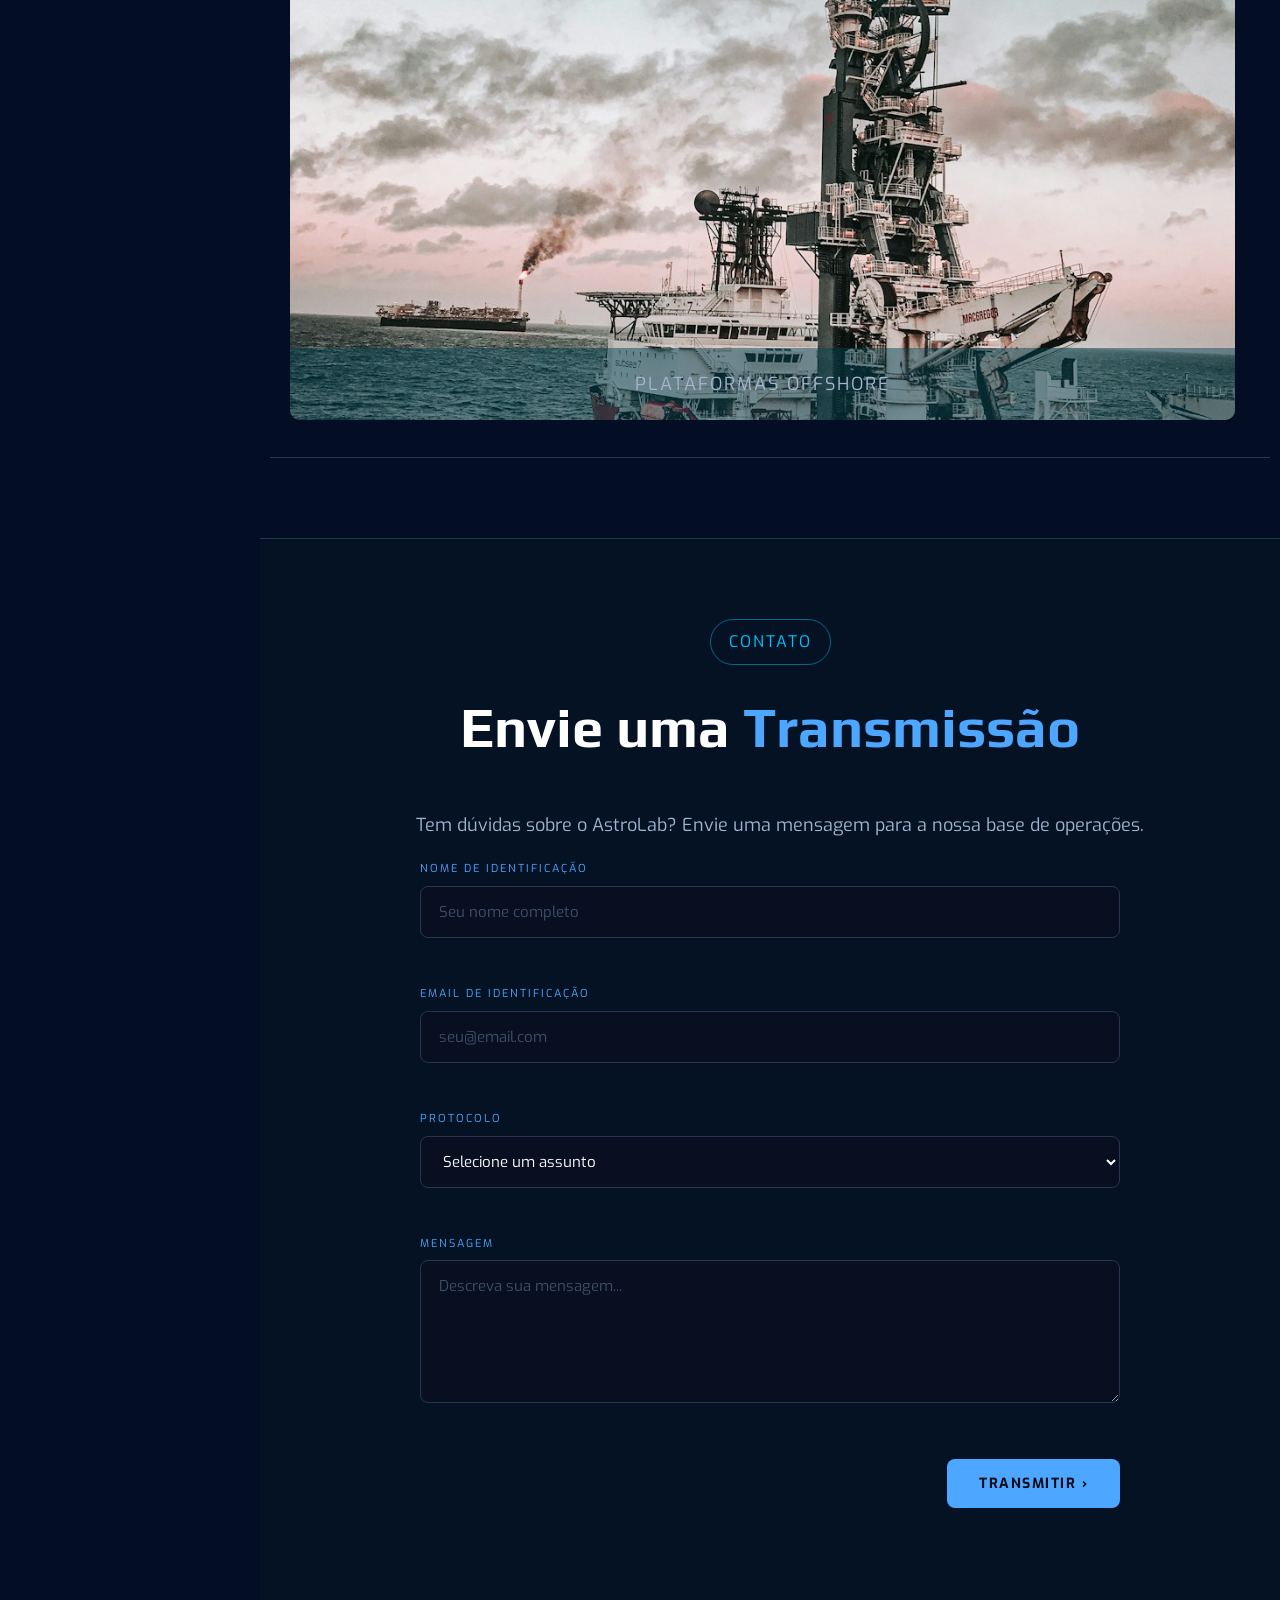
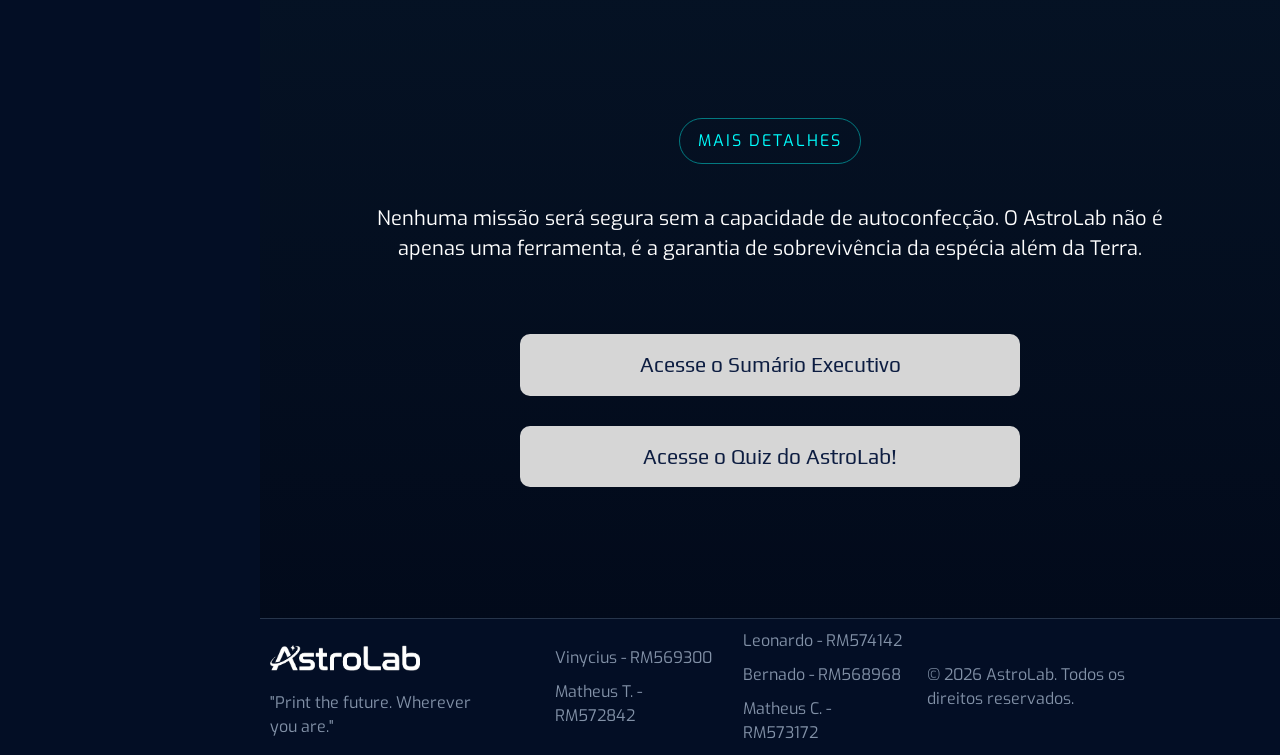
==== commit e70725a8: "feat: adição active state na nav bar lateral" ====
--- a/index.html
+++ b/index.html
@@ -46,8 +46,8 @@
         <a href="#beneficios" class="nav-beneficios"> <i class="bxf bx-arrow-big-up-line"></i> Benefícios </a>
         <a href="#dia_a_dia" class="nav-dia"> <i class="bxf bx-moon"></i> AstroLab na Prática  </a>
         <a href="#planeta-terra" class="nav-planeta"> <i class="bxf bx-globe-antartica"></i> Aplicações na Terra </a>
-        <a href="#contato" class="nav-publico"> <i class="bxf bx-send"></i> Contato</a>
-        <a href="#fim" class="nav-tecnologia"> <i class="bxf bx-plus-circle"></i> Mais Detalhes</a>
+        <a href="#contato" class="nav-contato"> <i class="bxf bx-send"></i> Contato</a>
+        <a href="#fim" class="nav-fim"> <i class="bxf bx-plus-circle"></i> Mais Detalhes</a>
         
     </nav>
 
@@ -66,7 +66,7 @@
             <div id="clock"></div>
 
             <div class="user">
-                Atronauta Lu Shun
+                Astronauta Lu Shun
             </div>
 
         </div>
--- a/css/style.css
+++ b/css/style.css
@@ -86,6 +86,7 @@
     transition: all ease 0.5s;
 }
 
+
 nav a:hover{
     background:#18233B;
     color:white;
@@ -119,6 +120,60 @@
 .nav-planeta:hover{
     background:#029d9d58;
     color:white;
+}
+.nav-contato:hover{
+    background:#00c3ff78;
+    color:white;
+}
+.nav-fim:hover {
+    background: rgba(5, 230, 226, 0.478);
+    color: white;
+}
+/* Scroll Spy - link ativo na sidebar */
+nav a.active {
+    background-color: rgba(255, 255, 255, 0.1);
+    border-left: 3px solid #cccccc;
+    color: #fff;
+}
+.nav-inicio.active {
+    /* background: o que você quiser pro início */
+    color: white;
+}
+.nav-problema.active {
+    background: #f11f1f78;
+    color: white;
+}
+.nav-tecnologia.active {
+    background: rgba(5, 230, 226, 0.478);
+    color: white;
+}
+.nav-objetivos.active {
+    background: #6f39ed77;
+    color: white;
+}
+.nav-publico.active {
+    background: #00c3ff78;
+    color: white;
+}
+.nav-beneficios.active {
+    background: #22c55e76;
+    color: white;
+}
+.nav-dia.active {
+    background: #f59f0b78;
+    color: white;
+}
+.nav-planeta.active {
+    background: #029d9d58;
+    color: white;
+}
+.nav-contato.active{
+    background:#00c3ff78;
+    color:white;
+}
+.nav-fim.active {
+    background: rgba(5, 230, 226, 0.478);
+    color: white;
 }
 
 .status{
@@ -1295,8 +1350,3 @@
 .btn-transmitir:active {
     transform: scale(0.97);
 }
-
-.nav-contato:hover {
-    background: rgba(77, 166, 255, 0.15);
-    color: white;
-}
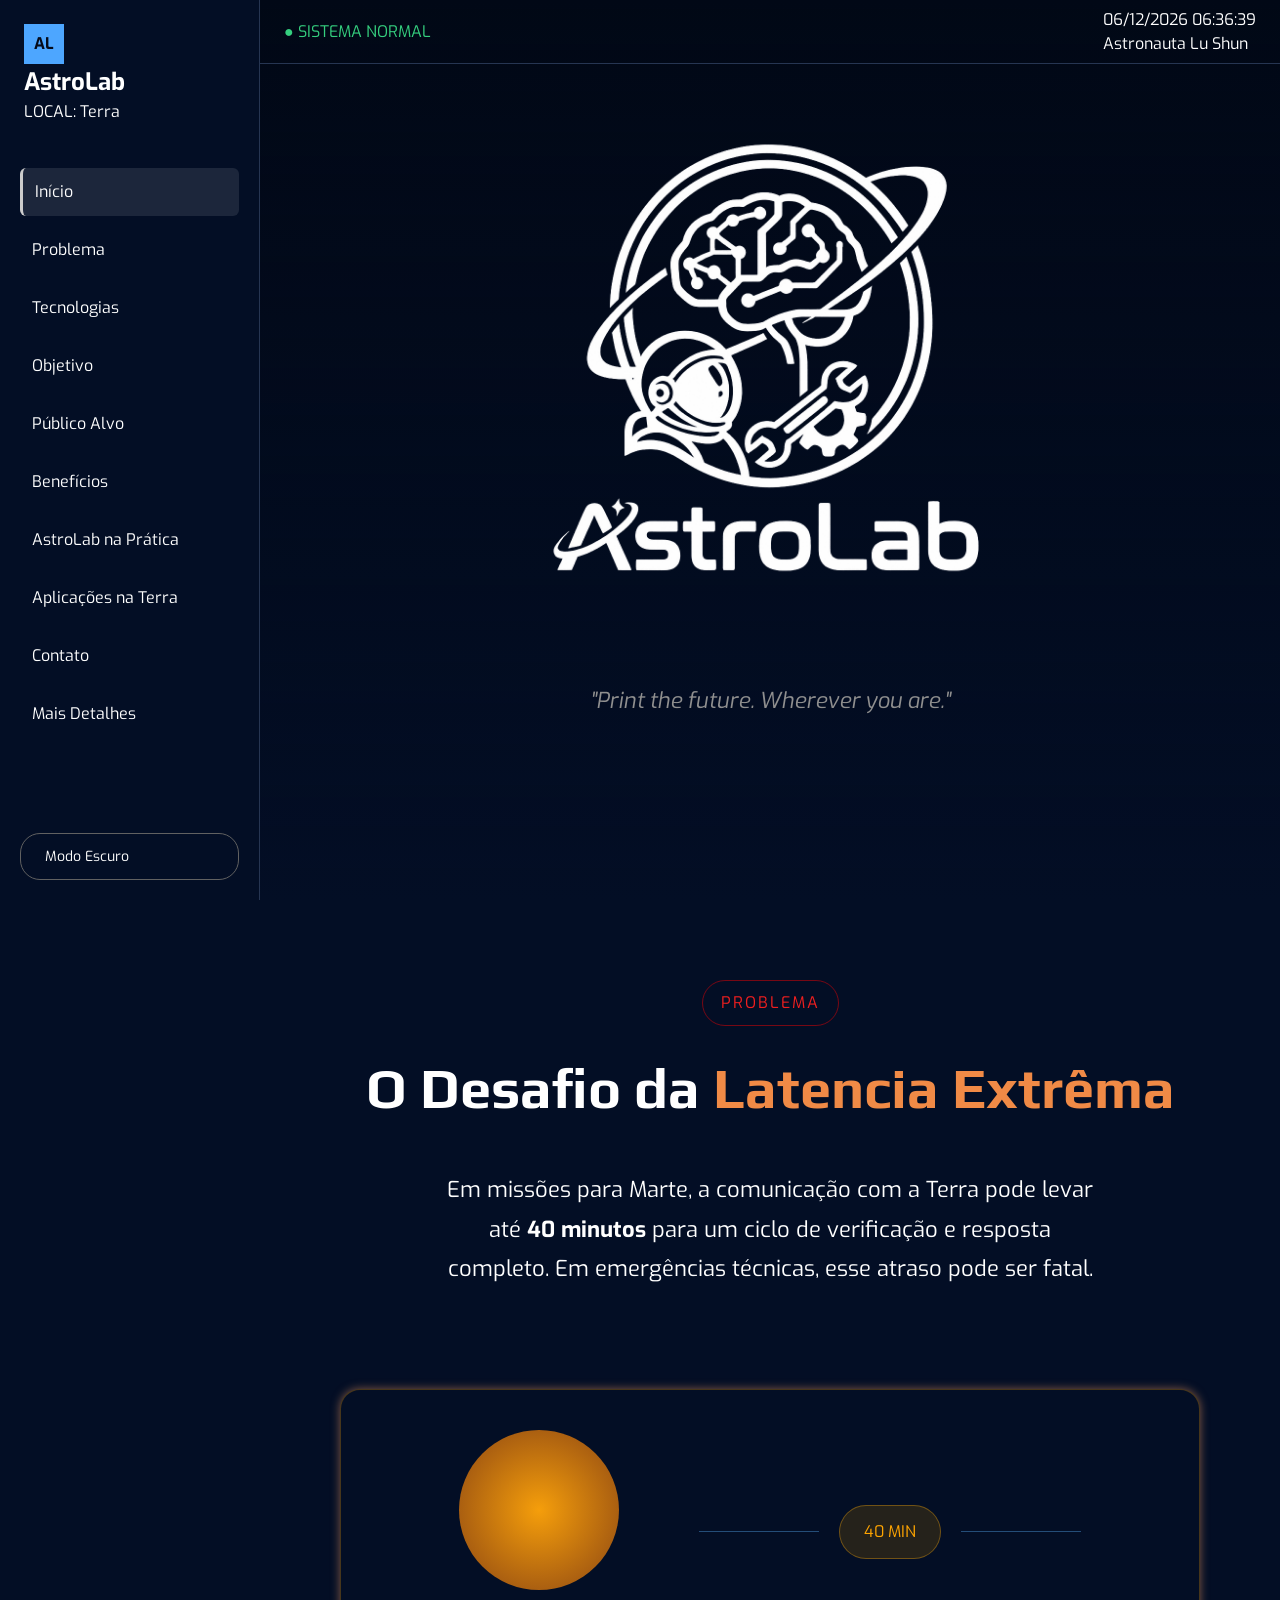
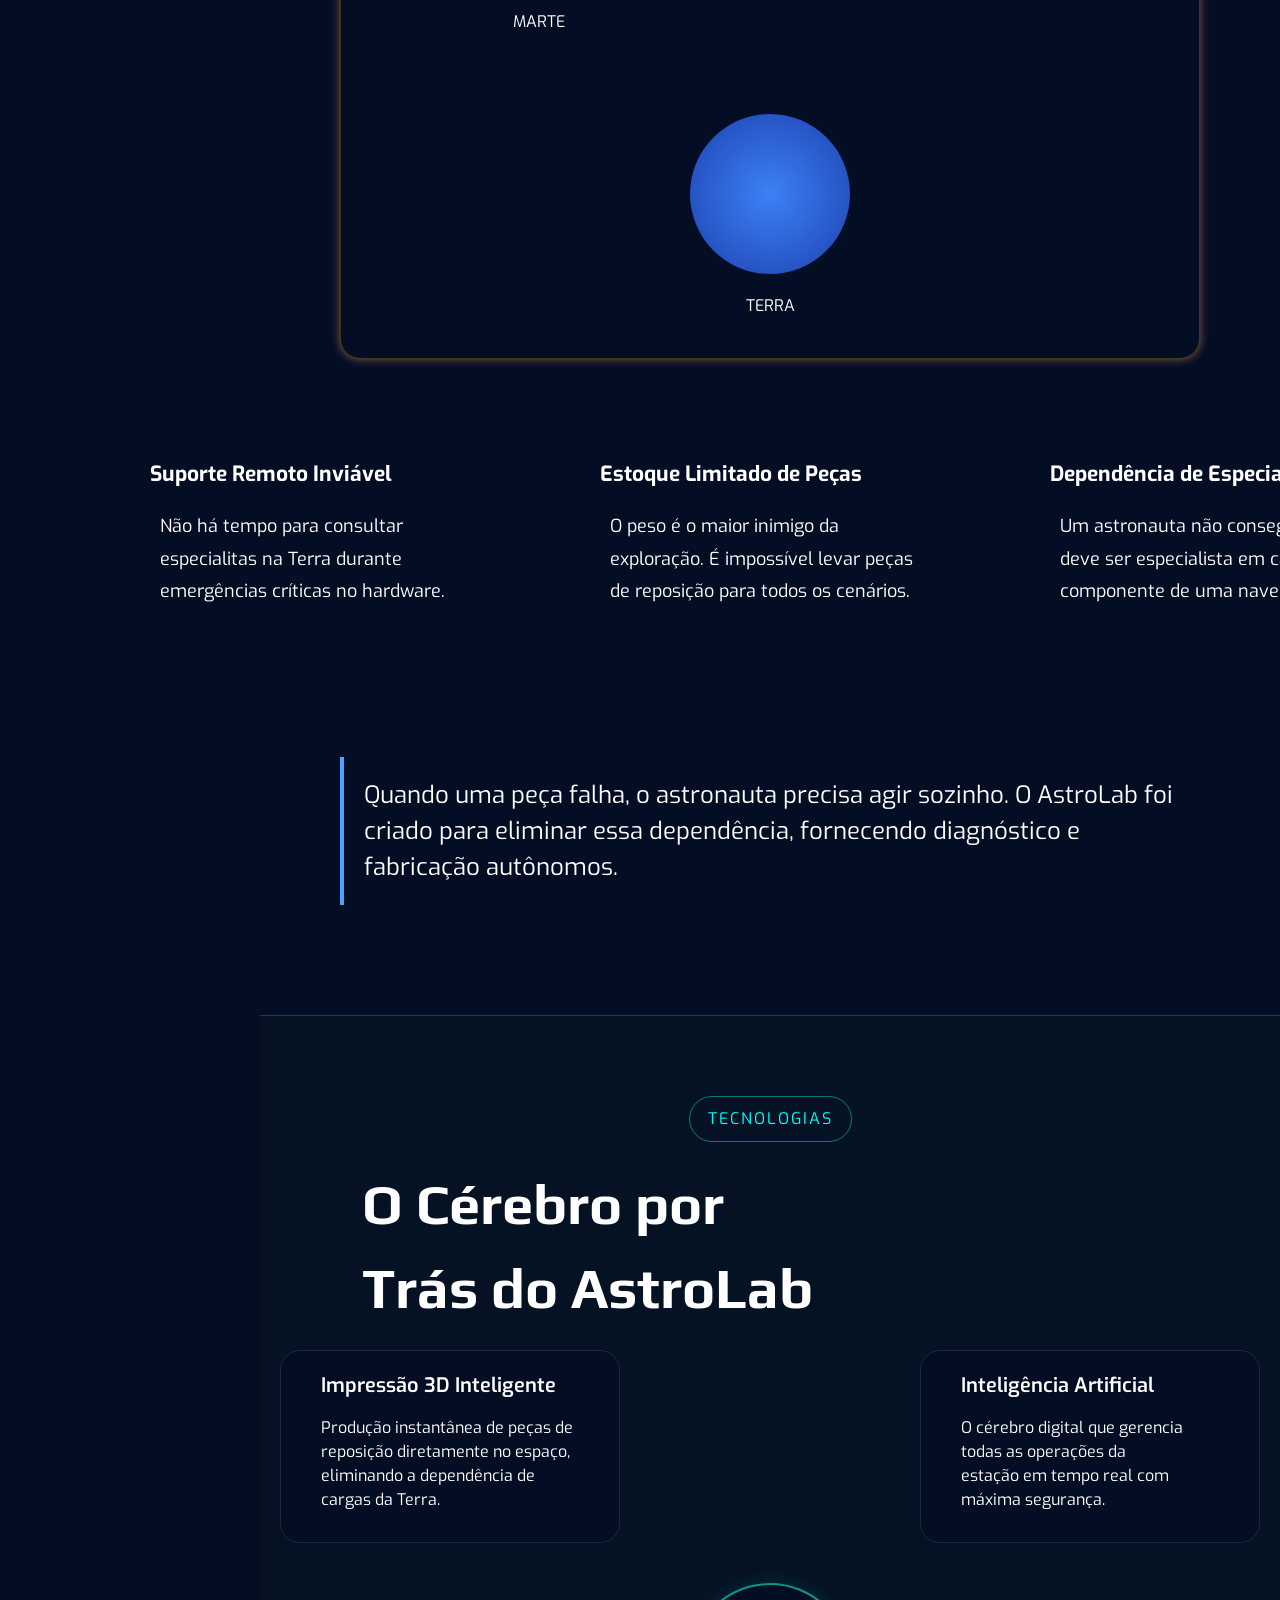
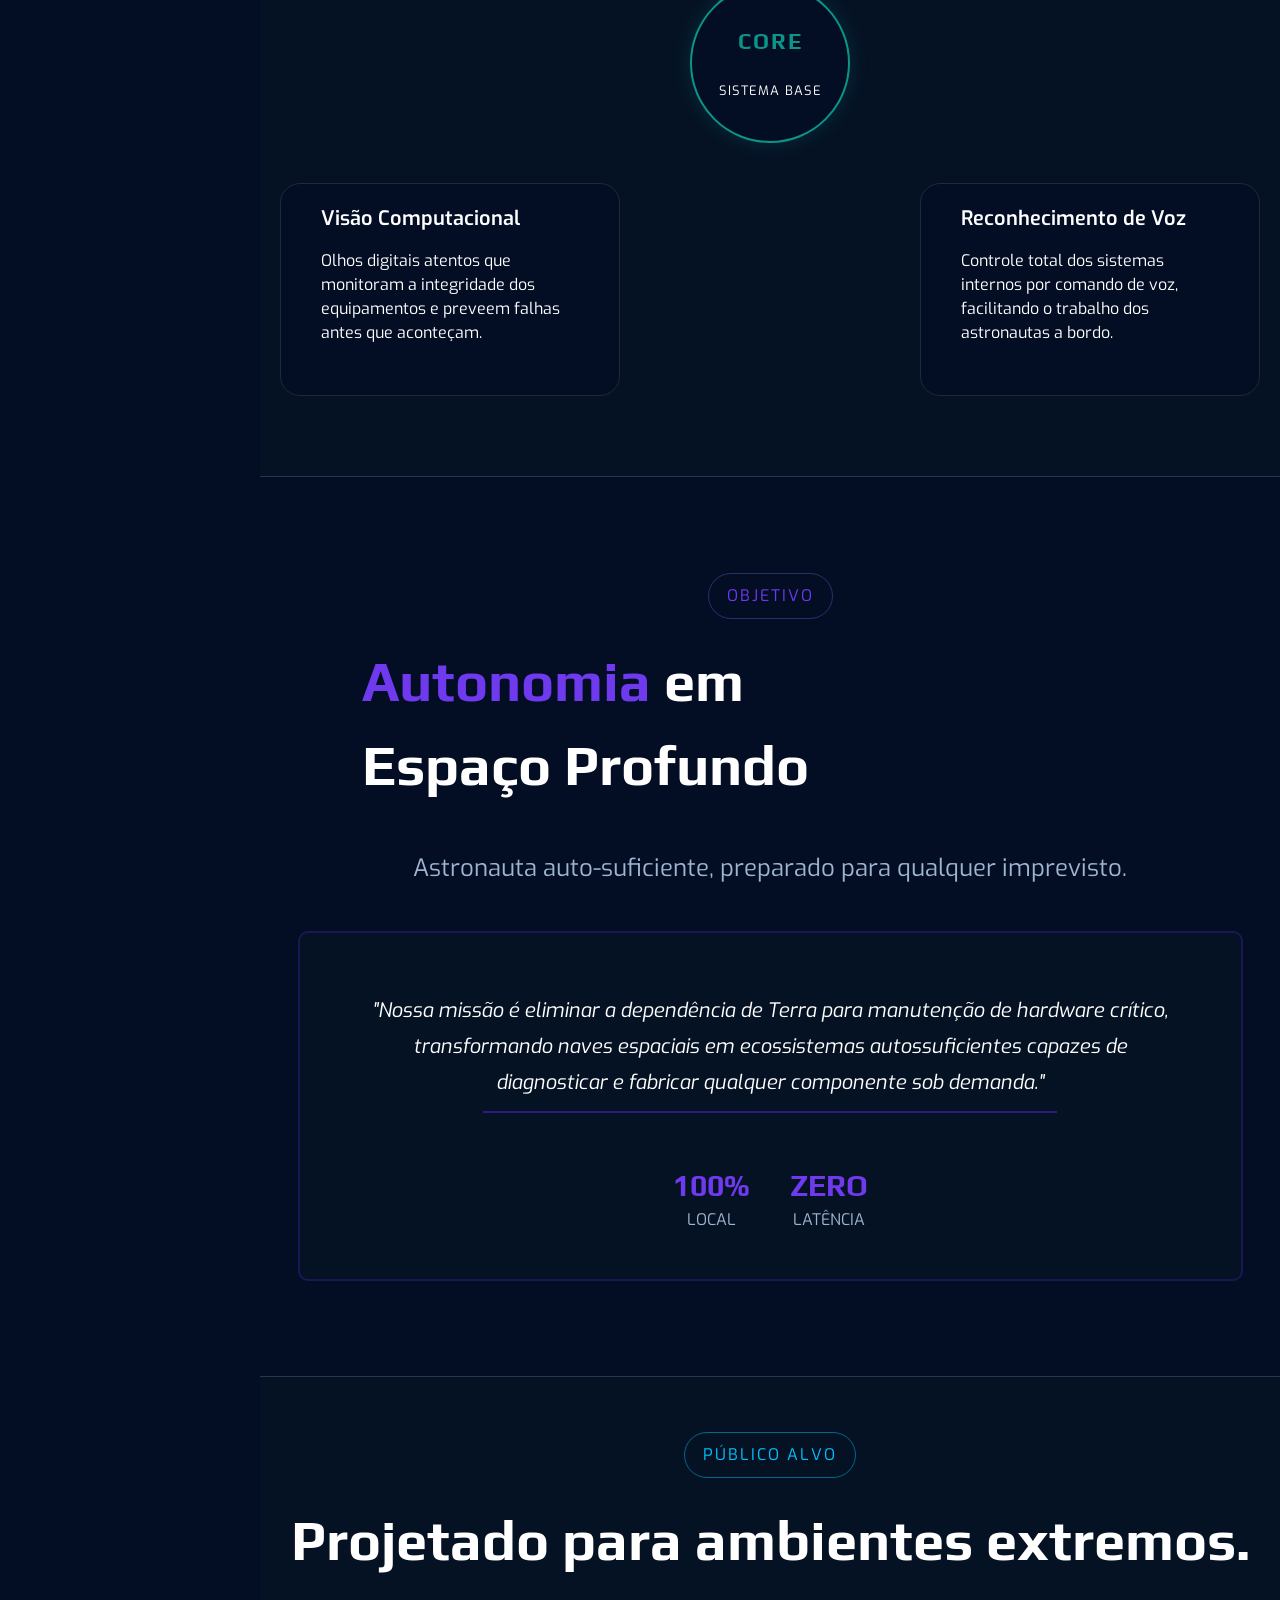
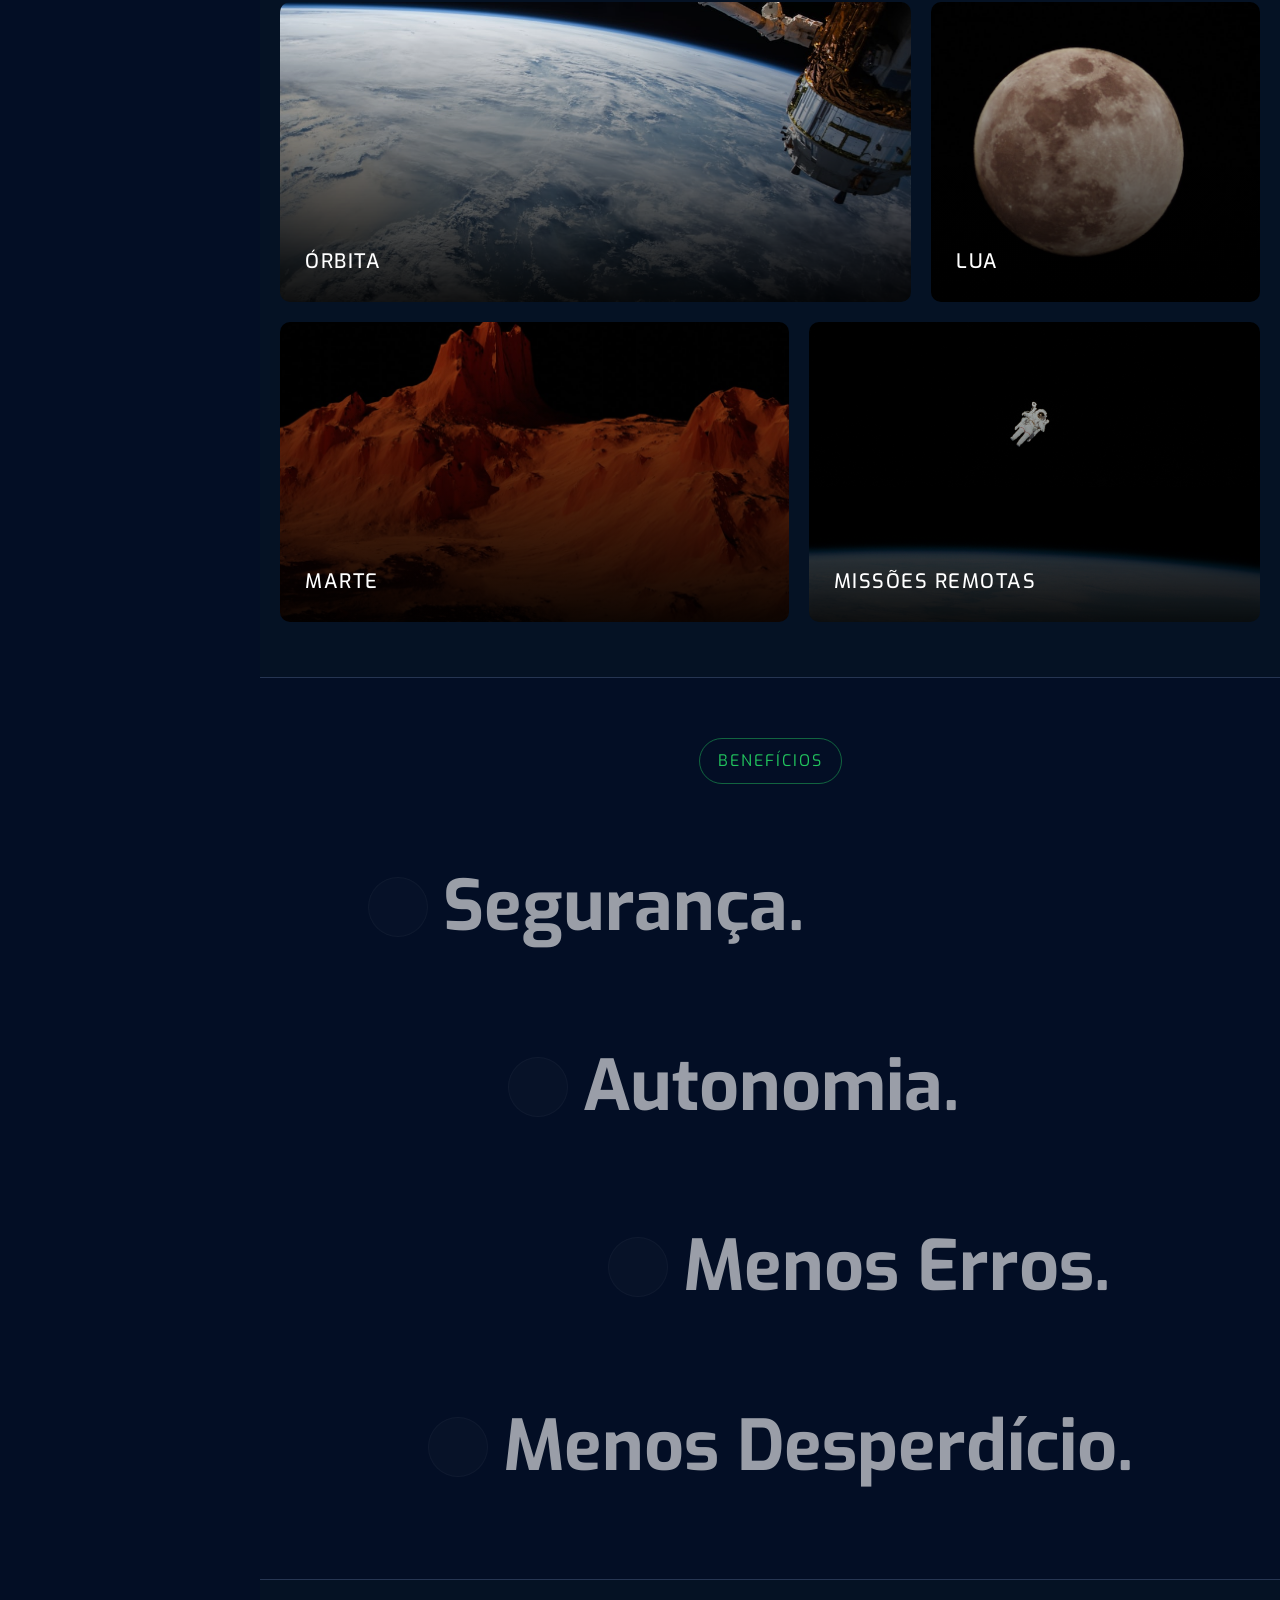
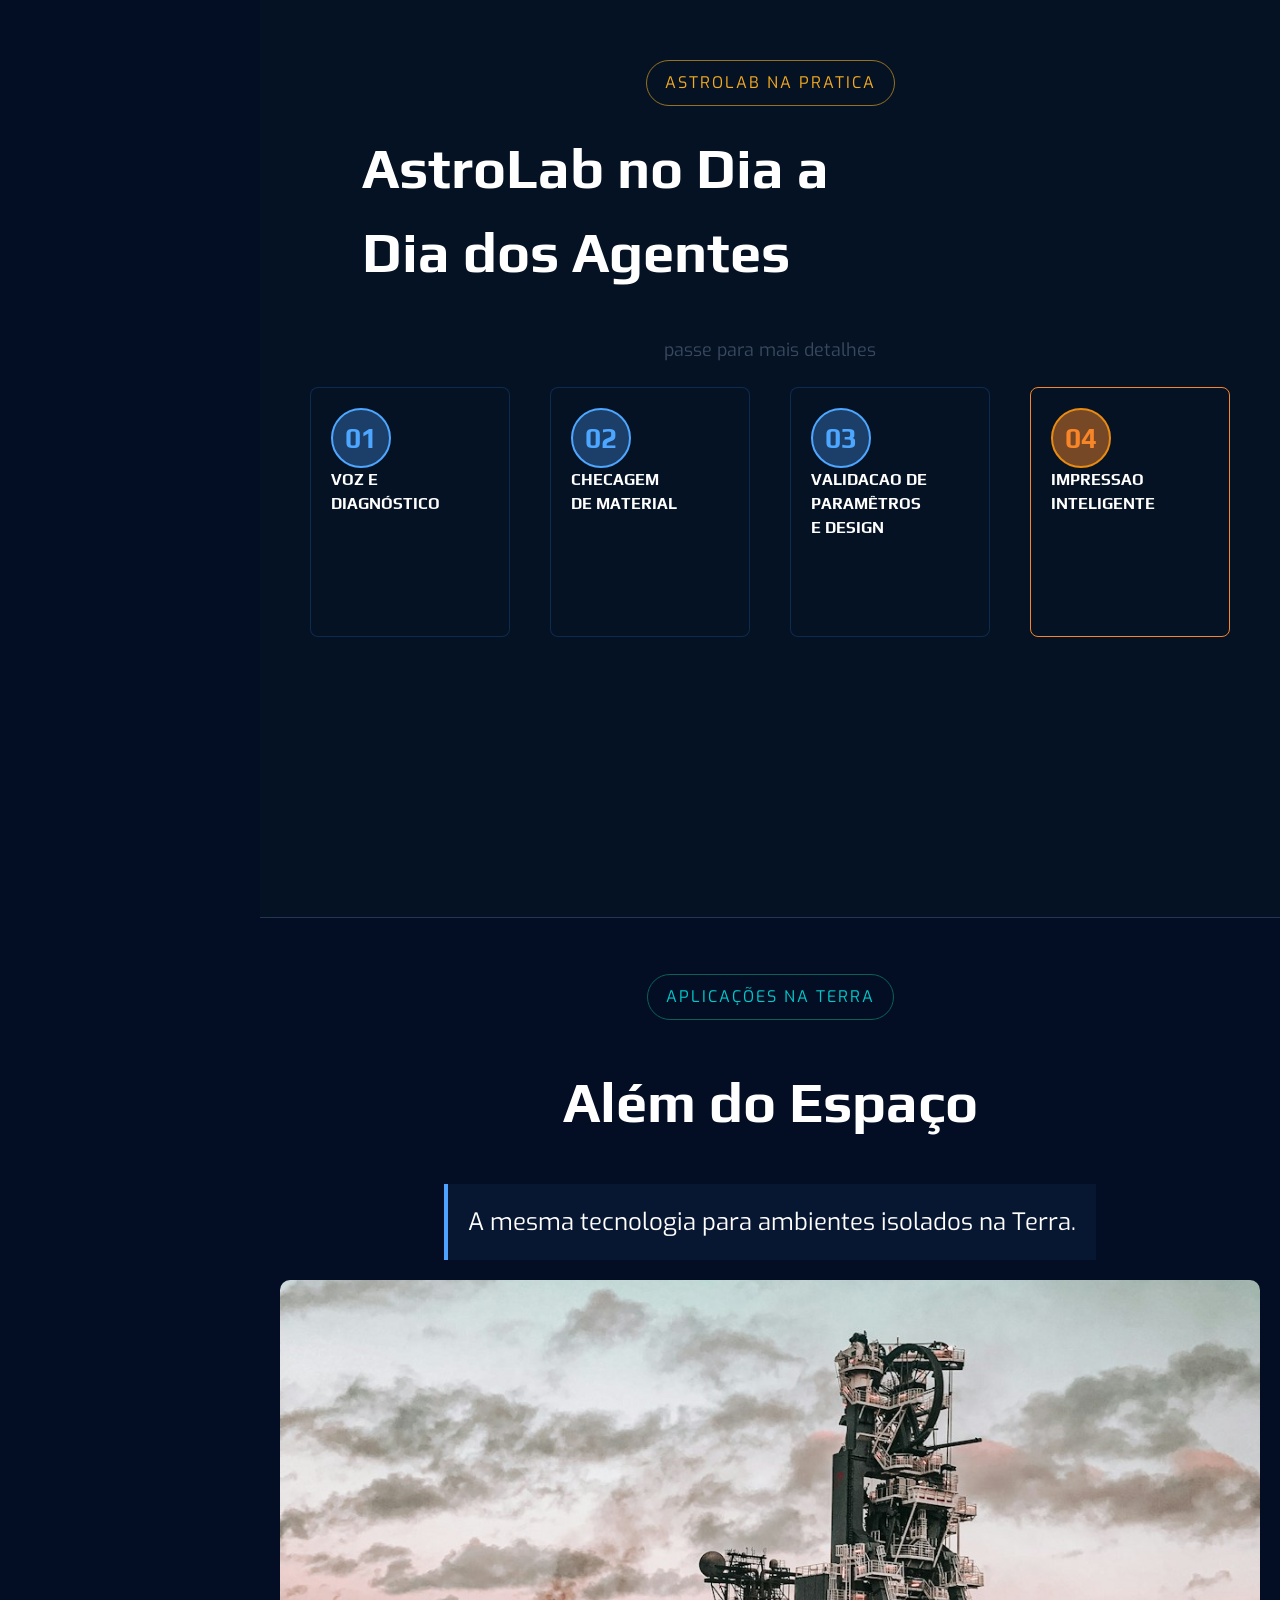
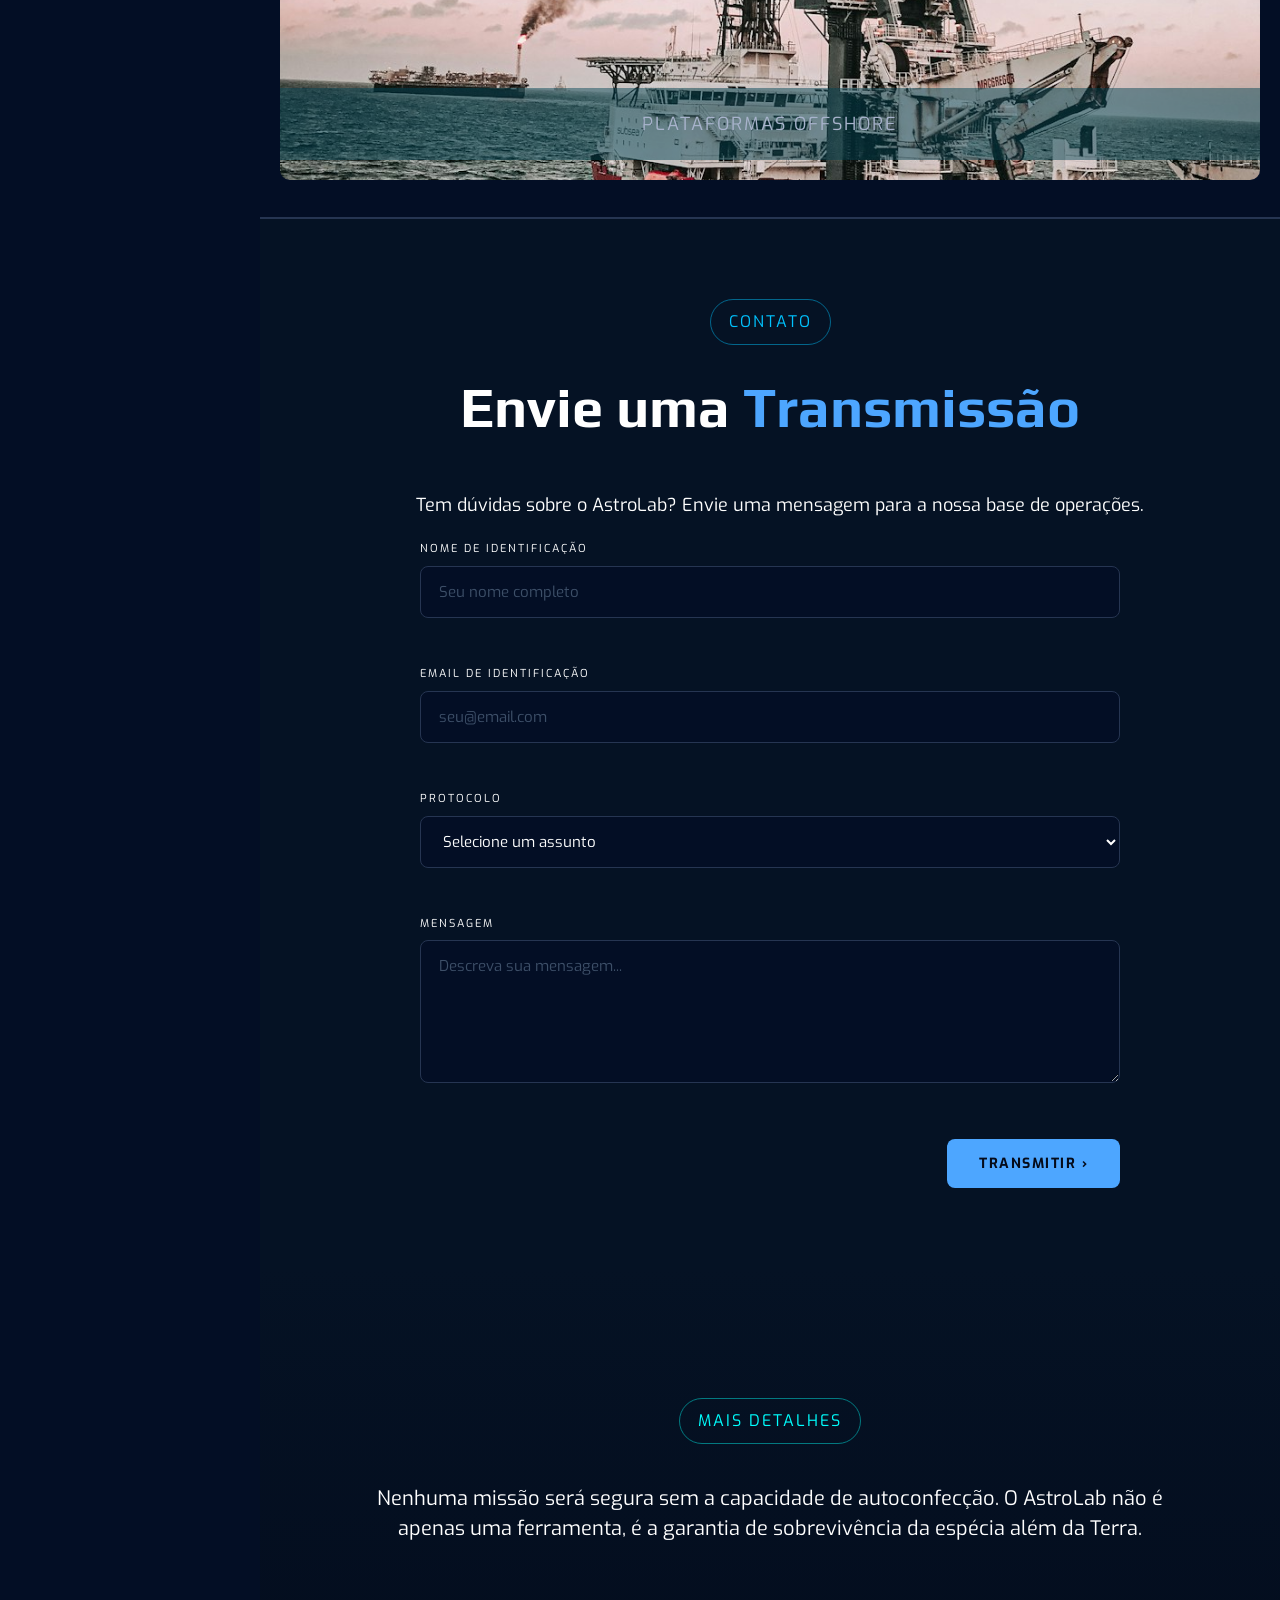
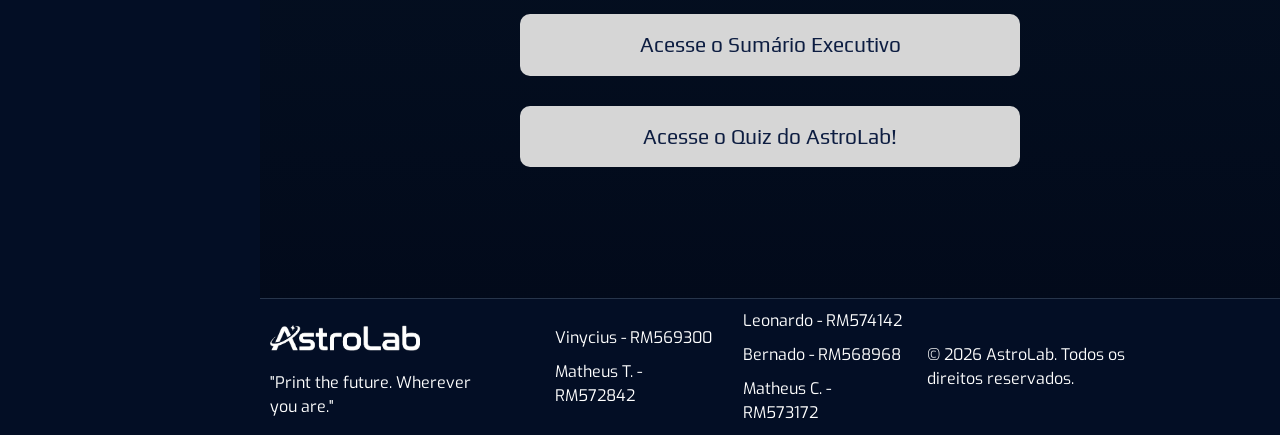
==== commit 0468aa7f: "feat: Adicionando a troca de tema na pagina principal" ====
--- a/index.html
+++ b/index.html
@@ -51,6 +51,14 @@
         
     </nav>
 
+
+    <div class="tema-container">
+        <button id="tema-alt">
+            <i class="bx bx-moon" id="tema-icone"></i>
+            <span id="tema-txt"> Modo Escuro </span>
+        </button>
+    </div>
+
 </aside>
 
 <div class="main">
--- a/css/variaveis.css
+++ b/css/variaveis.css
@@ -11,11 +11,18 @@
     --text-size: 18px;
 
     --title-size: 56px;
+
+    --background-color: #49494988;
+
+    --border-color: #616161;
+
+
 }
 
 html.light-tema {
     --background-primary: #6494c4d1;
-    --background-sidebar: ##6494c4d1;
+    --background-secondary: #48719bd1;
+    --background-sidebar: #6494c4;
     --background-header: #6494c4;
 
     --background-card: rgba(23, 27, 44, 0.651);
@@ -25,6 +32,8 @@
 
     --text-color: #1d1b1b;
     --border-color: #301611;
+
+    --background-color: #d8d8d8;
 }
 
 html.galaxy-tema {
@@ -33,4 +42,6 @@
     --background-sidebar: #1a0f4700;
     --border-color: #5b23de;
     --text-color: #e0d7ff;
+
+    --background-color: #283046b0;
 }
--- a/css/style.css
+++ b/css/style.css
@@ -19,22 +19,61 @@
     width:260px;
     height:100vh;
 
-    background:#08112100;
+    display: flex;
+    flex-direction: column;
+
+    background: var(--background-sidebar);
+    color: var(--text-color);
     /* background-image: url(../images/fundo-galaxia.jpg); */
     border-right:1px solid #263552;
 
     position:fixed;
+}
+
+.tema-container {
+    margin-top: auto; 
+    padding: 20px;
+
+    /* border-top: 1px solid var(--border-color); */
+}
+
+#tema-alt {
+    width: 100%;
+    display: flex;
+    align-items: center;
+    gap: 12px;
+    padding: 12px;
+    background: transparent;
+    /* background-color: var(--background-color); */
+    border: 1px solid var(--border-color);
+    border-radius: 20px;
+    color: var(--text-muted);
+    font-family: var(--text);
+    font-size: 14px;
+    cursor: pointer;
+    transition: all ease 0.3s;
+}
+
+#tema-alt:hover {
+    background-color: var(--background-color);
+    /* background: #18233B; */
+    color: var(--text-color);
+}
+
+html.light-tema .tema-alt:hover {
+    background: #e2e8f0;
 }
 
 .main{
     margin-left:260px;
     flex:1;
-    width: calc(100% - 260px)
+    width: calc(100% - 260px);
+    color: var(--text-color);
 }
 
 header{
     height:64px;
-    background:#101a2ef7;
+    background: var(--background-header);
     border-bottom:1px solid #263552;
 
     display:flex;
@@ -77,7 +116,7 @@
 }
 
 nav a{
-    color:#A8B3CC;
+    color: var(--text-color);
     text-decoration:none;
     padding:12px;
     border-radius:6px;
@@ -198,7 +237,7 @@
     inset: 0;
     background: linear-gradient(
         rgba(0,0,0,0.4),
-        #030e25
+        var(--background-primary)
     );
     z-index: 1;
 }
@@ -224,22 +263,6 @@
     z-index: 2;
 }
 
-/*  -- Seções sem Style (Apagar dps) */
-.conteudo{
-    background:rgba(255,255,255,.03);
-    border:1px solid rgba(255,255,255,.08);
-    border-radius:20px;
-    padding:30px;
-    margin-bottom:30px;
-}
-
-.conteudo h2{
-    margin-bottom:20px;
-    font-size:32px;
-    font-family: var(--title);
-}
-
-
 /* -- Padronização das Seções --  */
 .section{
     min-height:100vh;
@@ -259,7 +282,7 @@
 
 .section h2{
     font-family: var(--title);
-    font-size:var(--title-size);
+    font-size: var(--title-size);
     margin: 20px 0;
 }
 
@@ -284,7 +307,7 @@
     border: solid 0.5px rgba(255, 166, 0, 0.267);
     box-shadow: 0 0 10px rgba(255, 161, 99, 0.5);
     padding: 40px;
-    background-color: #03060f;
+    background-color: var(--background-primary);
 
     
 }
@@ -301,10 +324,10 @@
     p{
         border: none;
         /* text-align: center; */
-        color: #9fb4cf;
+        color: var(--text-color);
         font-size: 22px;
                 #branco {
-        color: white;
+        color: var(--text-muted);
         font-weight: bold;
     }
     }
@@ -375,7 +398,7 @@
         background: none;
         
         #branco {
-        color: white;
+        color: var(--text-color);
     }
 }
 
@@ -384,6 +407,7 @@
     padding:80px;
     display:flex;
     align-items:center;
+    color: var(--text-color);
 }
 
 .cards{
@@ -401,7 +425,7 @@
     box-shadow: 0 0 10px rgba(255, 161, 99, 0.5); */
     p{
         border:none;
-        color: #9fb4cf;
+        color: var(--text-color)
         /* text-align: ; */
     }
 }
@@ -430,7 +454,8 @@
 }
 
 /*  -- Seção 3 -- */
-.tecnologia, .dia_a_dia{
+.tecnologia,
+.dia_a_dia{
     background: var(--background-secondary);
     display:flex;
     align-items:center;
@@ -462,7 +487,7 @@
     display: flex;
     flex-direction: column;
     border-radius: 20px;
-    background-color: #090d16;
+    background-color: var(--background-primary);
     border: 1px solid #1e293b;
     padding: 20px;
     transition: border-color 0.3s ease;
@@ -494,7 +519,7 @@
 }
 
 .card-tech p {
-    color: #94a3b8;
+    color: var(--text-color);
     font-size: 16px;
     line-height: 1.5;
     border: none;
@@ -516,7 +541,7 @@
     flex-direction: column;
     align-items: center;
     justify-content: center;
-    background-color: #050b14;
+    background-color: var(--background-primary);
     text-align: center;
 }
 
@@ -529,7 +554,7 @@
 }
 
 .core p {
-    color: #64748b;
+    color: var(--text-color);
     font-size: 13px;
     text-transform: uppercase;
     letter-spacing: 1px;
@@ -597,7 +622,7 @@
     margin-top: 20px;
     border-radius:10px;
     border:2px solid rgba(91, 35, 222, 0.263);
-    background:rgba(23, 27, 44, 0.358);
+    background:var(--background-secondary);
     justify-content: center;
     align-items: center;
 
@@ -663,9 +688,9 @@
 
 /* -- Seção 5 -- */
 .publico{
-    max-width: 1000px;
+    background-color: var(--background-secondary);
     width: 100%;
-    margin: 80px auto;
+    margin: 0 auto;
     padding: 0 20px;
     border: none;
 }
@@ -807,37 +832,21 @@
     border: none;
     transform: translateY(-5px);
 }
-.planeta-terra {
+
+.container-grade {
+    display: flex;
     max-width: 1000px;
     width: 100%;
-    margin: 80px auto;
-    padding: 0 20px;
-}
-
-.planeta-terra .tag,
-.planeta-terra h2,
-.planeta-terra p {
-    align-items: center;
-    text-align: center;
-    margin-left: auto;
-    margin-right: auto;
-}
-
-.turquesa {
-    border: 1px solid #0c6157;
-    color: #00cbcc;
-}
-
-.container-grade {
-    display: flex;
     flex-direction: column;
+    margin: 0 auto;
     gap: 20px;
 }
 
 .linha-grade {
     display: flex;
     gap: 20px;
-    height: 240px;
+    height: 300px;
+    width: 100%;
 }
 
 .cartao {
@@ -847,6 +856,9 @@
     padding: 25px;
     transition: transform 0.3s ease;
     cursor: pointer;
+
+    height: 100%;
+    box-sizing: border-box;
 }
 
 .cartao:hover {
@@ -966,7 +978,7 @@
     padding: 20px;
     border: 1px solid rgba(30, 100, 180, 0.3);
     border-radius: 8px;
-    background: rgba(9, 14, 32, 0.8);
+    background: var(--background-secondary);
     overflow: hidden;
     transition: all 0.4s ease;
     cursor: pointer;
@@ -1026,7 +1038,7 @@
     padding: 20px;
     border: 1px solid #f88527;
     border-radius: 8px;
-    background: rgba(9, 14, 32, 0.8);
+    background: var(--background-secondary);
     overflow: hidden;
     transition: all 0.4s ease;
     cursor: pointer;
@@ -1076,25 +1088,27 @@
 
 /* -- Seção 8 -- */
 .planeta-terra {
-    max-width: 1000px;
-    width: 100%;
-    margin: 80px auto;
+    background-color: var(--background-primary);
+    width: auto ;
+    margin: 0 auto;
     padding: 0 20px;
 }
 
 .planeta-terra .tag,
 .planeta-terra h2,
-.planeta-terra p {
+.planeta-terra p,
+.planeta-terra .destaque {
     align-items: center;
     text-align: center;
-    margin-left: auto;
-    margin-right: auto;
+    margin: 20px auto;
 }
 
 .turquesa {
     border: 1px solid #0c6157;
     color: #00cbcc;
 }
+
+
 
 .slide-legenda {
     position: absolute;
@@ -1115,12 +1129,13 @@
 }
 .slideshow-container {
     position: relative;
-    width: 100%;
-    max-width: 945px;
+    width: 100%;;
+    max-width: 1000px;
     height: 500px;
     border-radius: 10px;
     overflow: hidden;
     margin-top: 20px;
+    margin: 0 auto;
 }
 
 .slide-foto {
@@ -1189,7 +1204,7 @@
     display: flex;
     justify-content: space-between;
     align-items: center;
-    color:#8291a7;
+    color:var(--text-color);
     /* height: 200px; */
 
 }
@@ -1220,7 +1235,7 @@
 }
 
 .contato-desc {
-    color: #9fb4cf;
+    color: var(--text-color);
     font-size: 18px;
     border: none;
     padding: 0;
@@ -1250,18 +1265,18 @@
 .form-grupo label {
     font-size: 11px;
     letter-spacing: 2px;
-    color: #4DA6FF;
+    color: var(--text-color);
     font-family: var(--text);
 }
 
 .form-grupo input,
 .form-grupo select,
 .form-grupo textarea {
-    background: rgba(9, 14, 32, 0.8);
+    background: var(--background-primary);
     border: 1px solid #263552;
     border-radius: 8px;
     padding: 14px 18px;
-    color: white;
+    color: var(--text-color);
     font-size: 15px;
     font-family: var(--text);
     outline: none;
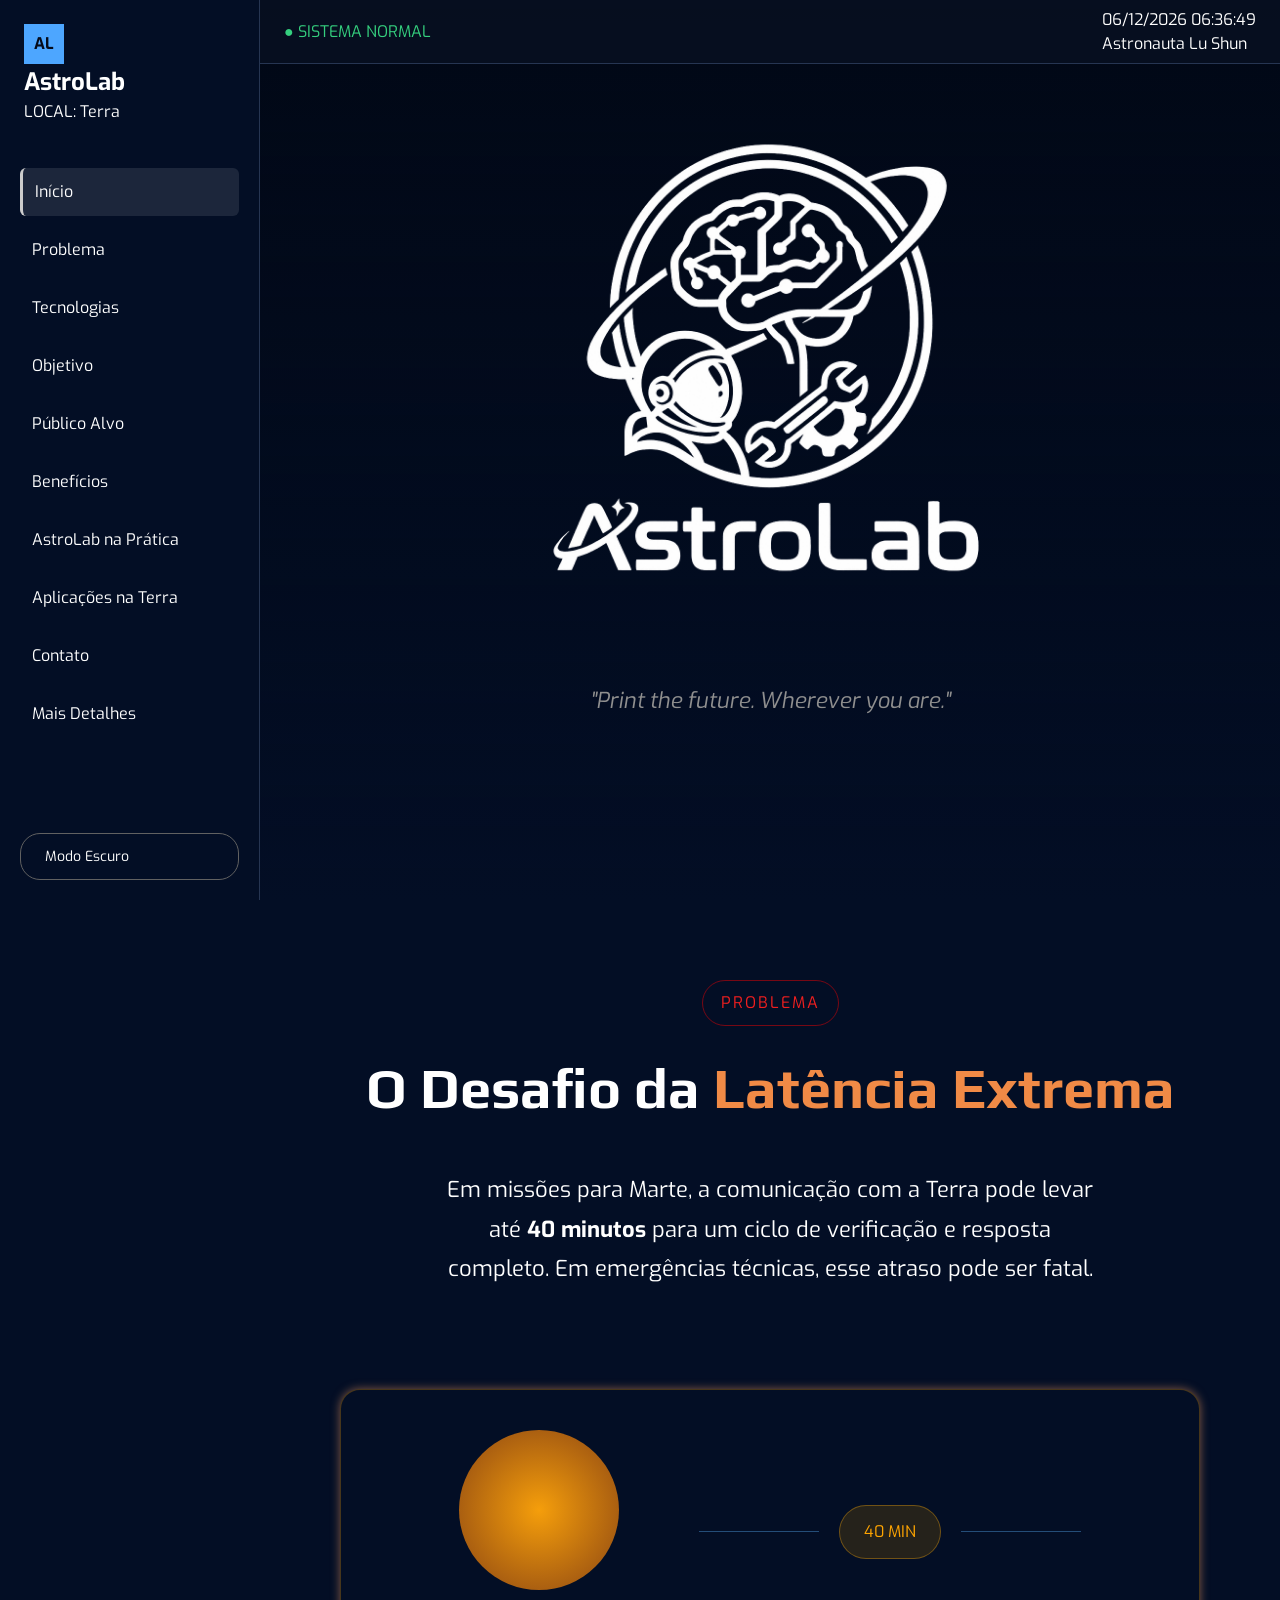
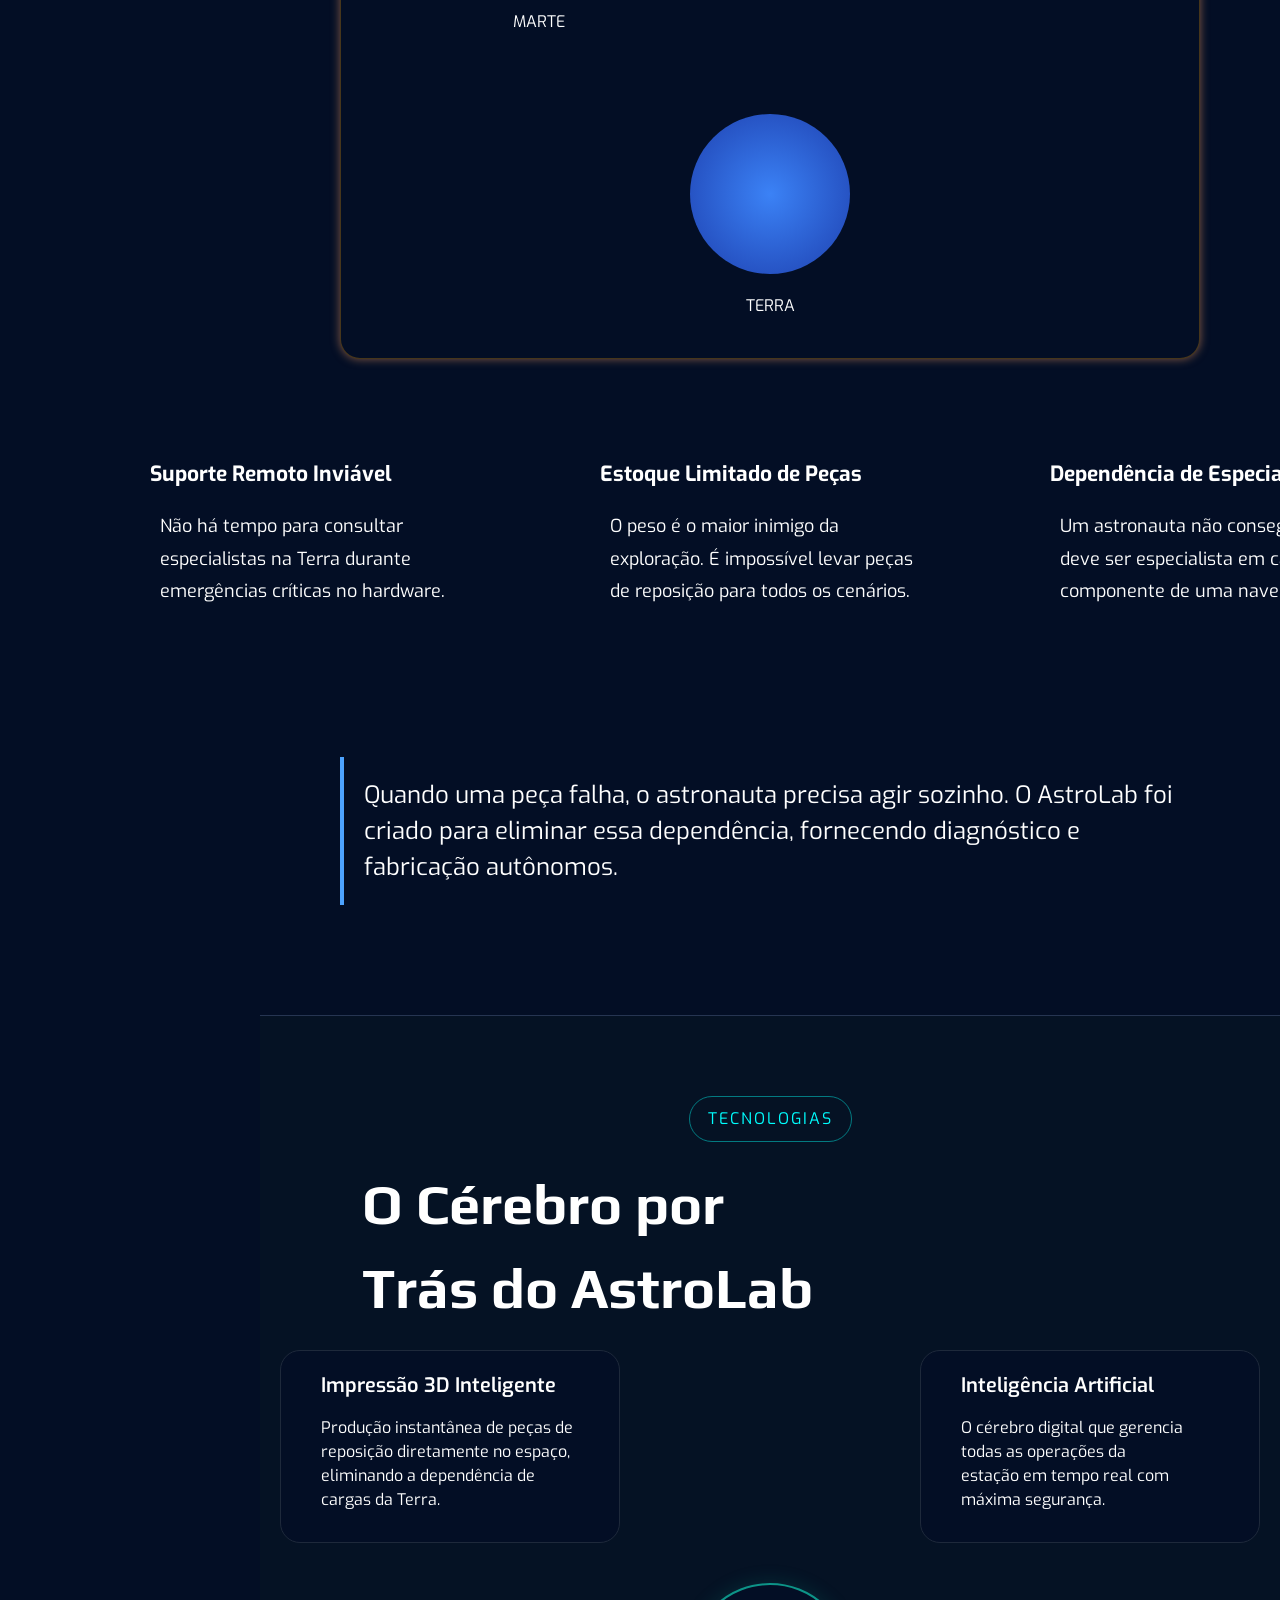
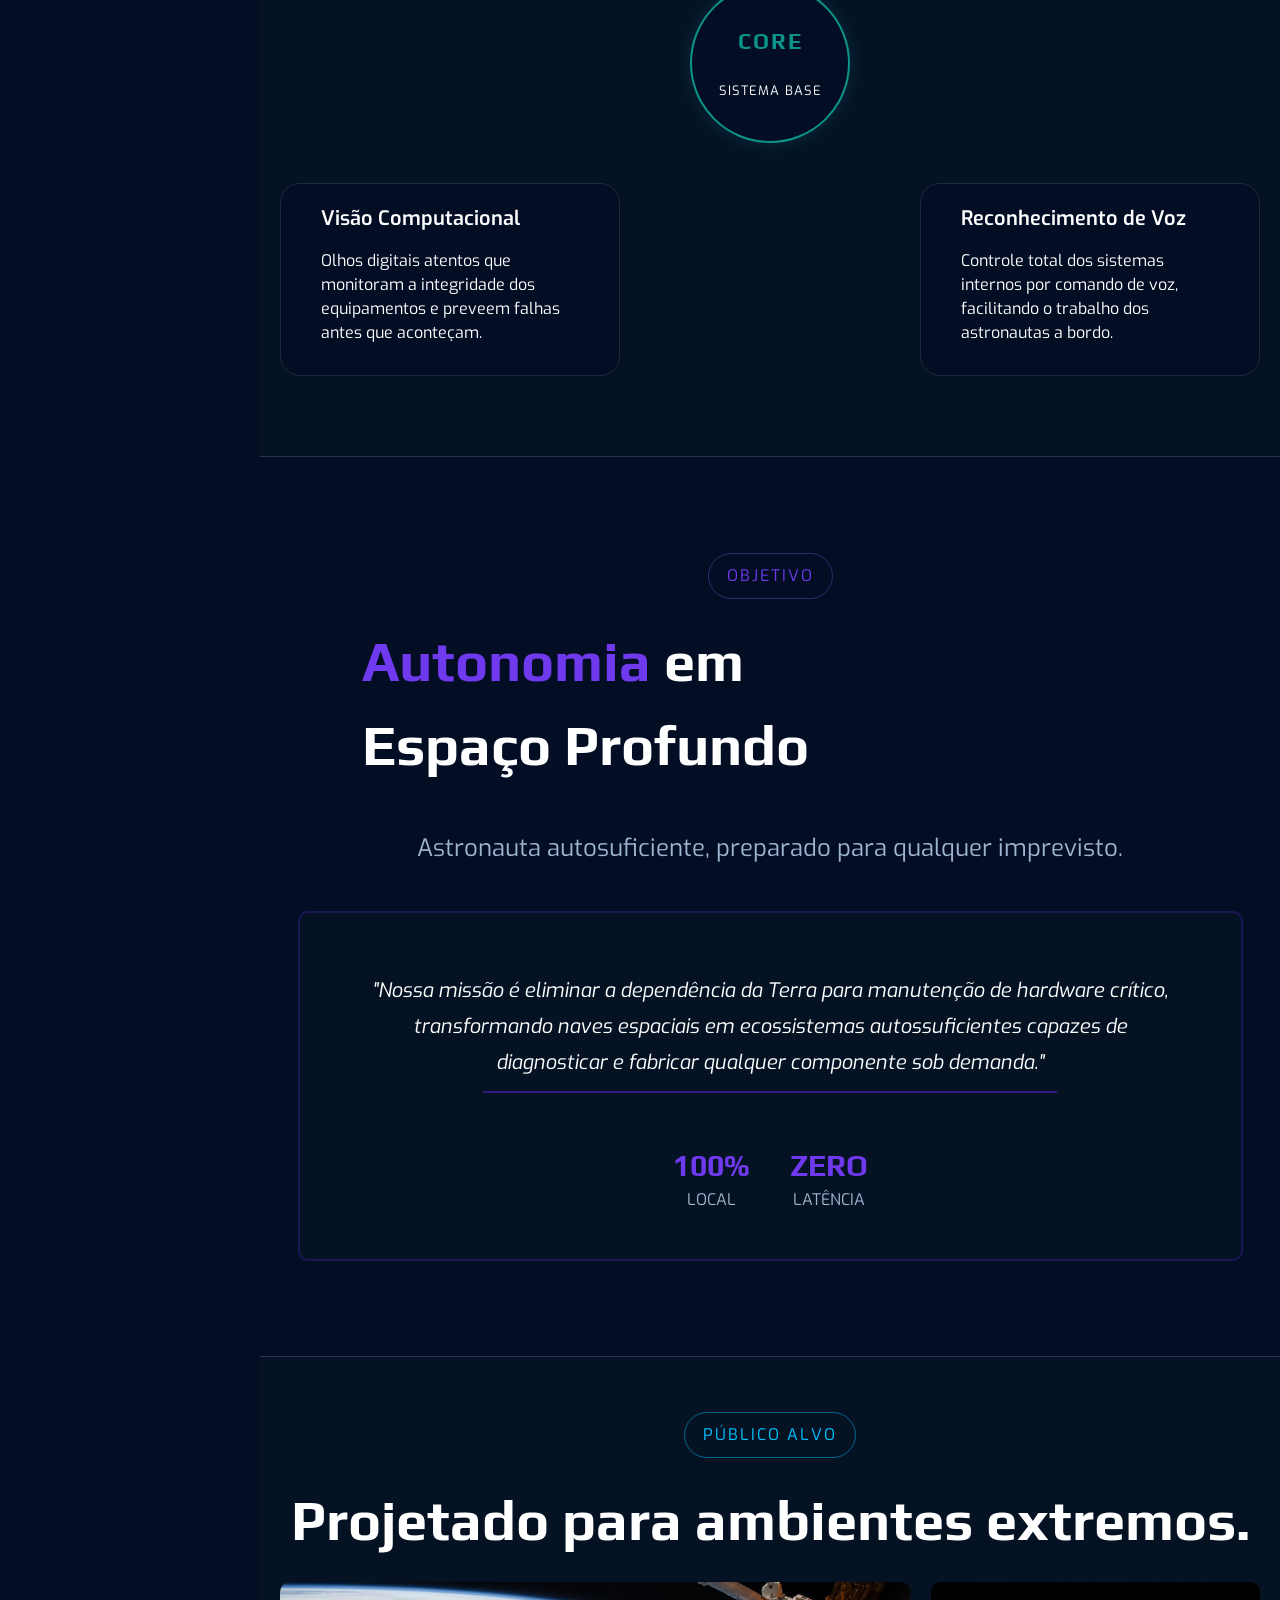
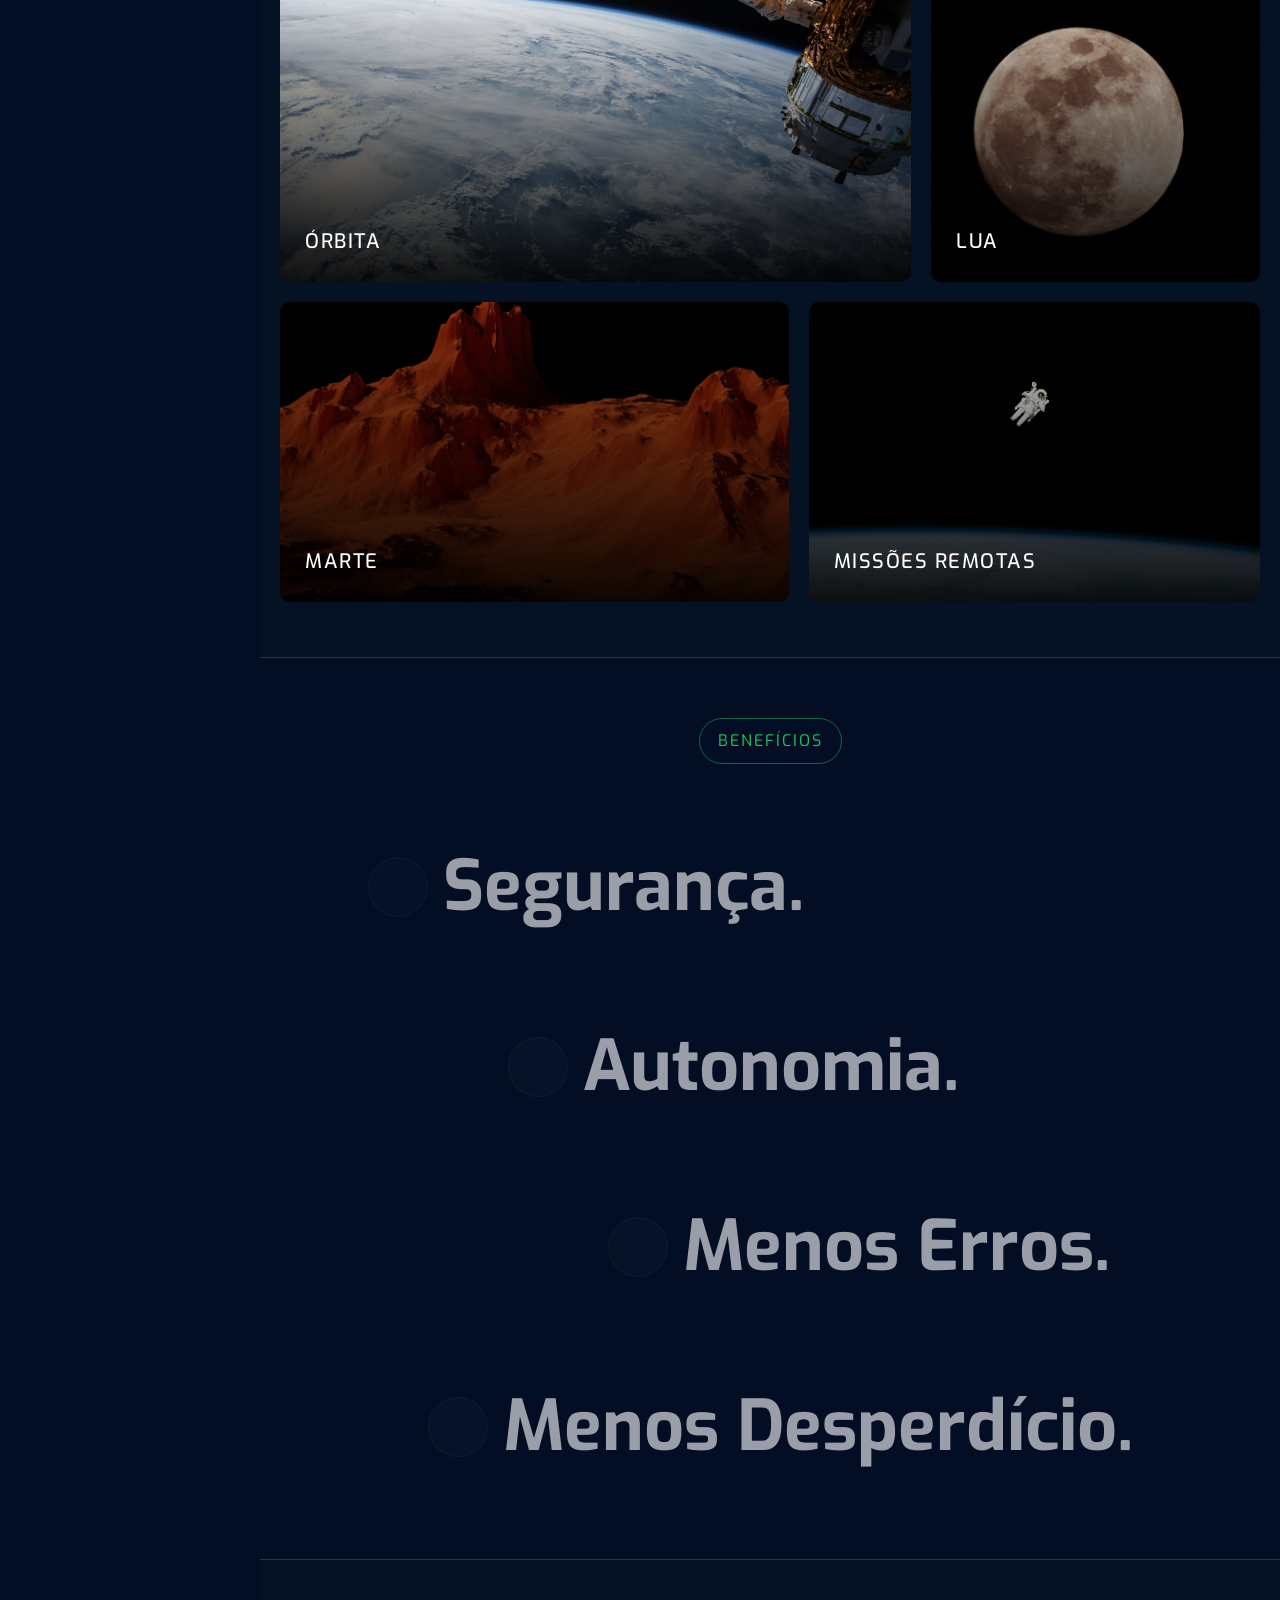
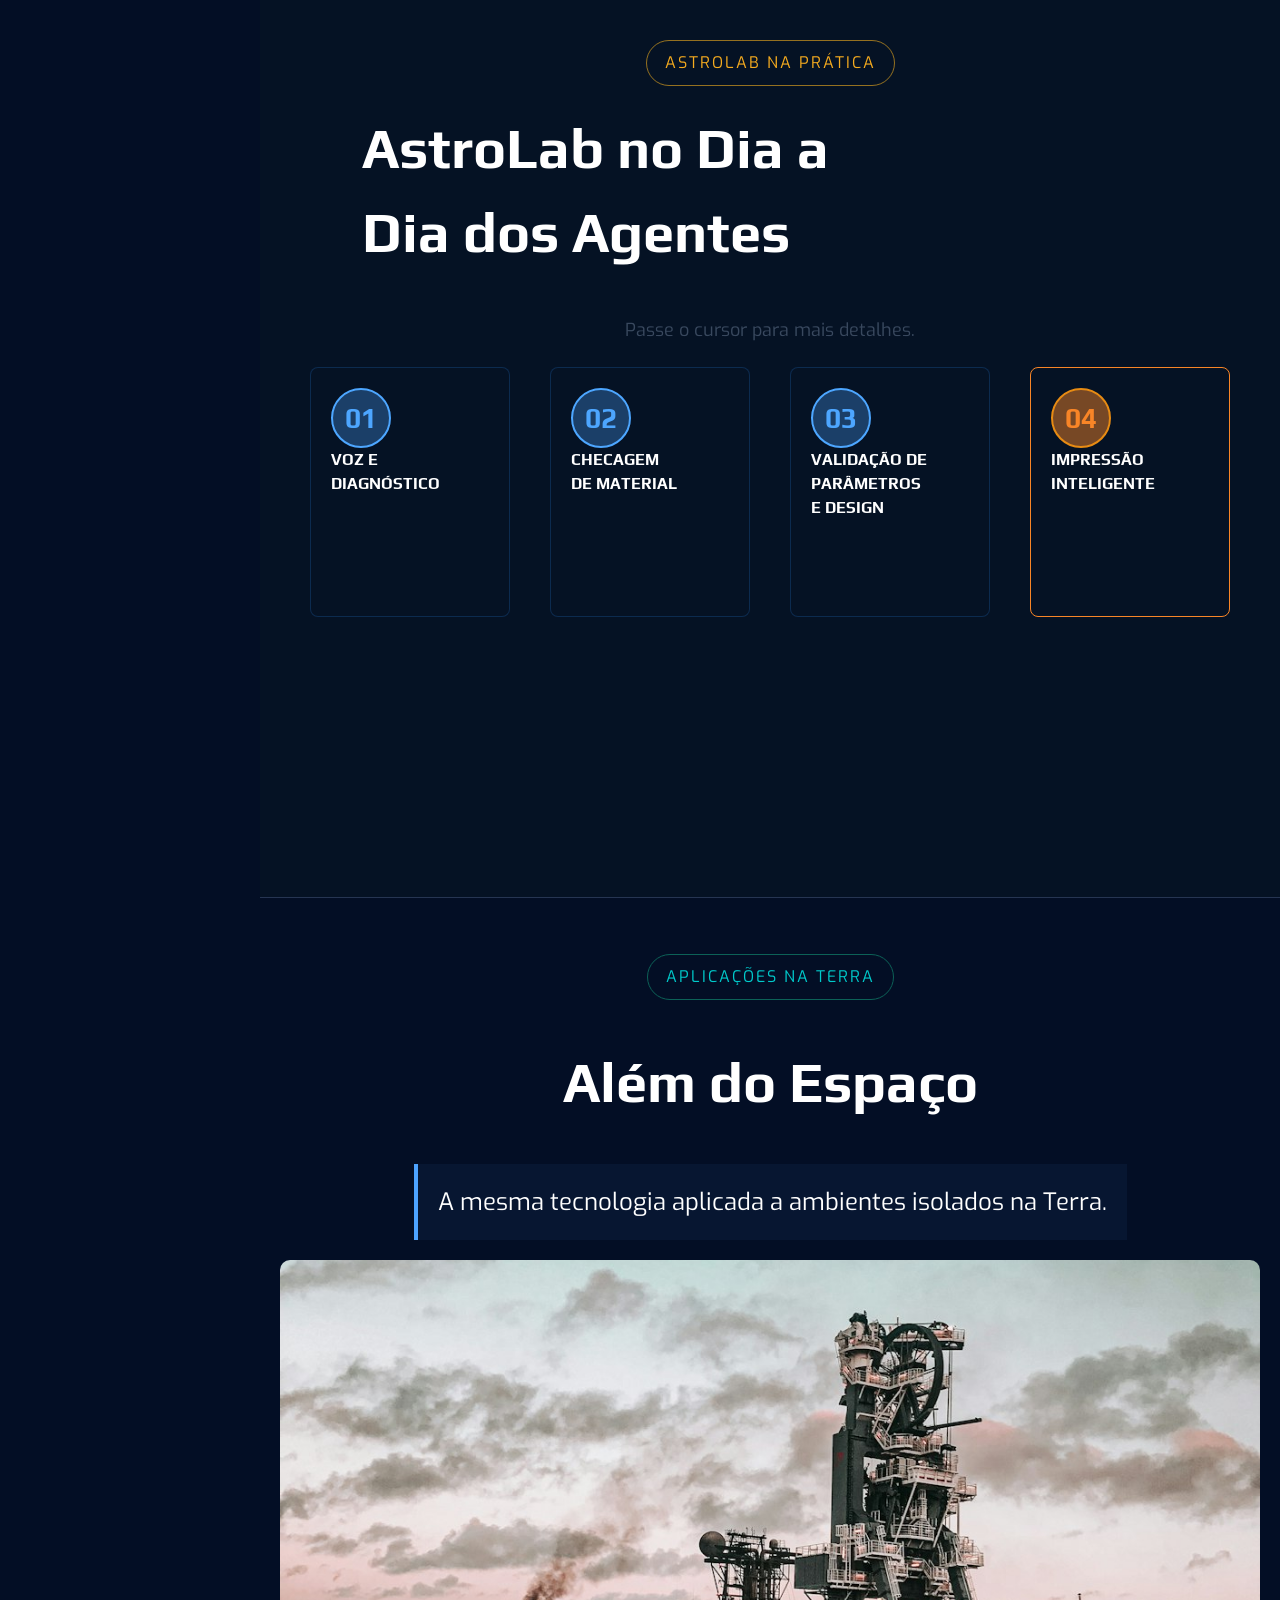
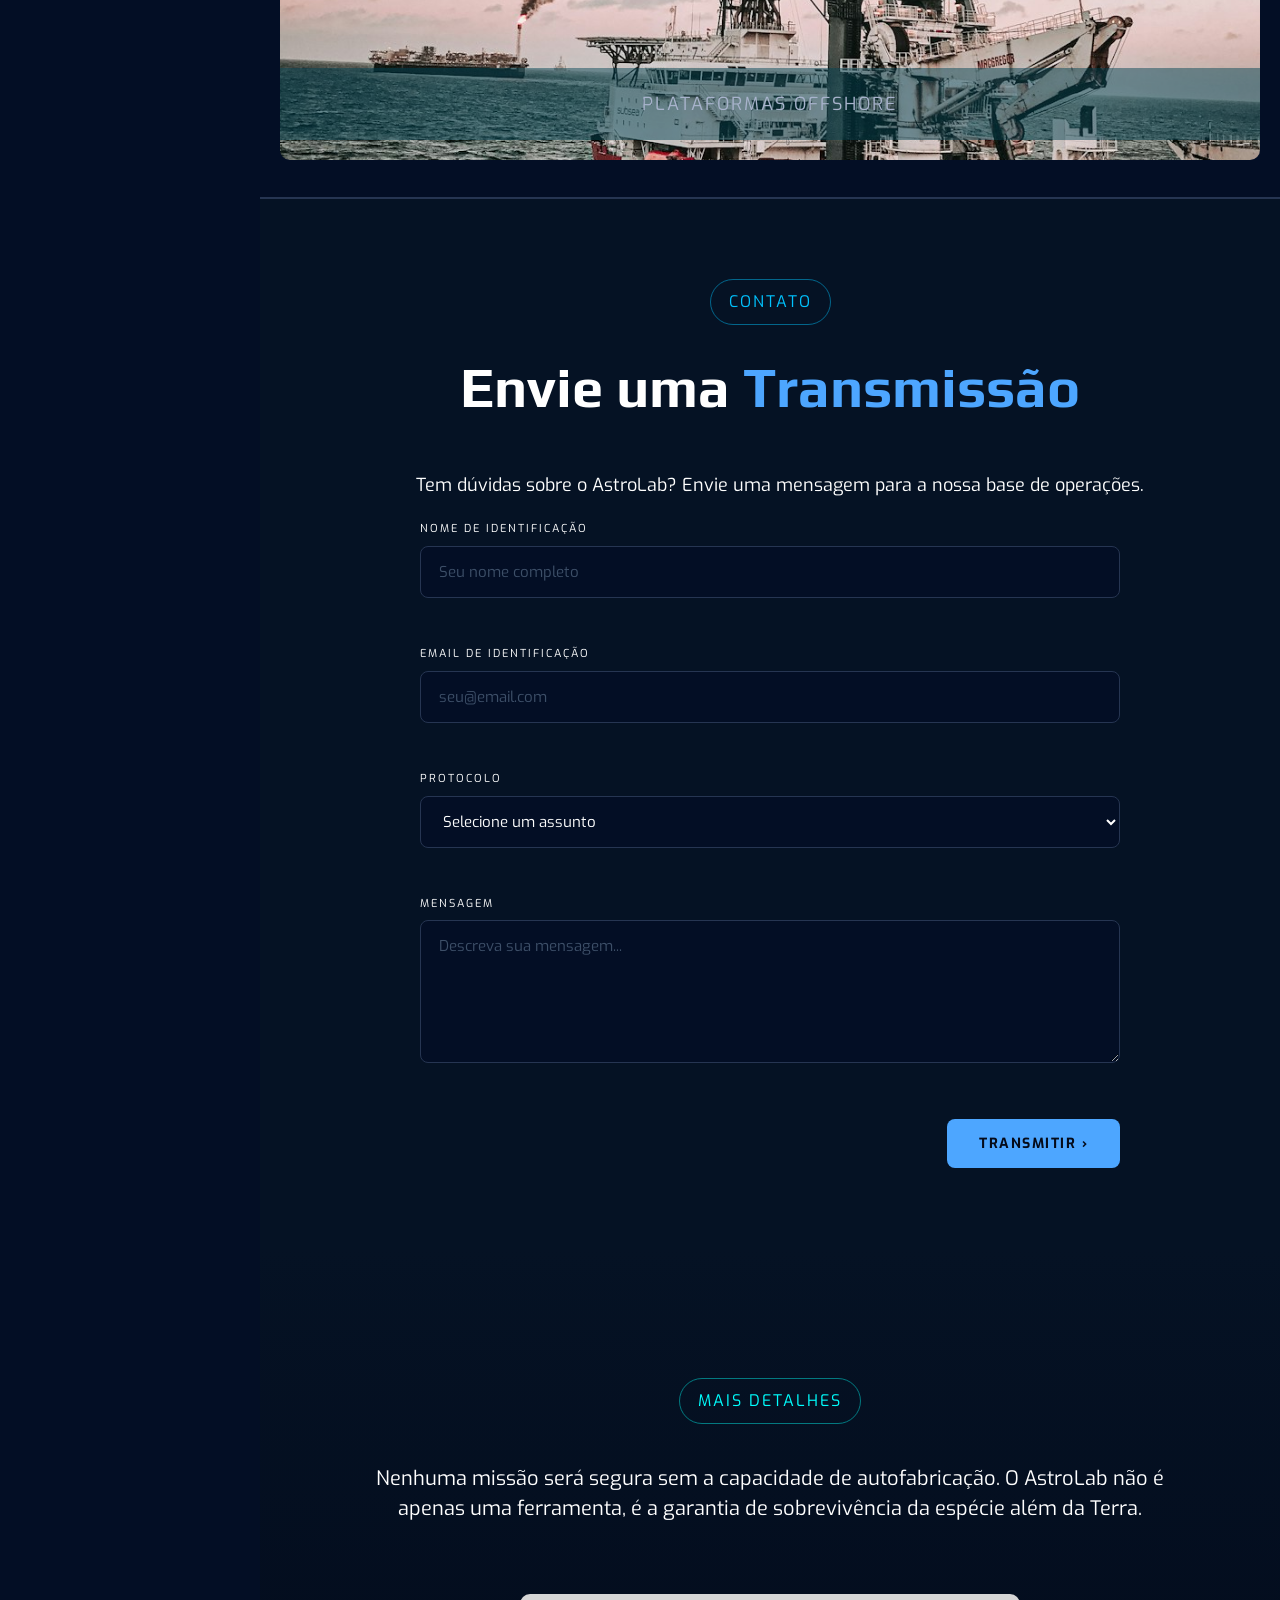
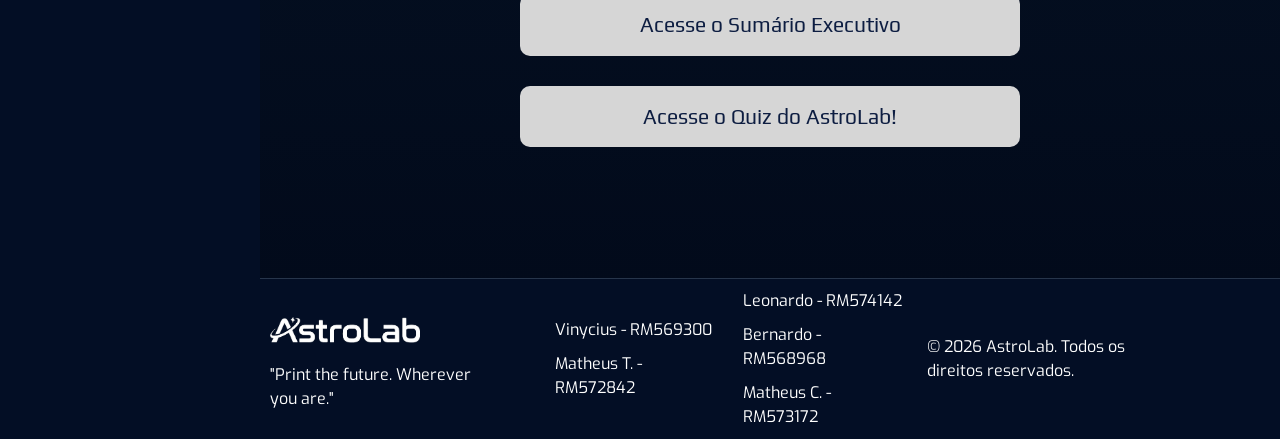
==== commit 0deae18a: "style: ajustei a cor da header e corrgir ortografia" ====
--- a/index.html
+++ b/index.html
@@ -101,7 +101,7 @@
 
             <span class="tag vermelha"> Problema </span>
 
-            <h2>O Desafio da <span id="latencia">Latencia Extrêma</span></h2>
+            <h2>O Desafio da <span id="latencia">Latência Extrema</span></h2>
 
             <div class="desc-latencia">
             <p>Em missões para Marte, a comunicação com a Terra pode levar até <span id="branco">40 minutos</span> para um ciclo de verificação e resposta completo. Em emergências técnicas, esse atraso pode ser fatal.</p>
@@ -134,7 +134,7 @@
                     <i class="bxf bx-search-big-x" style="color:#ff6b00; font-size: 30px;"></i>
                     <h4>Suporte Remoto Inviável</h4>
                     </div>
-                    <p> Não há tempo para consultar especialitas na Terra durante emergências críticas no hardware. </p>
+                    <p> Não há tempo para consultar especialistas na Terra durante emergências críticas no hardware. </p>
                 </div>            
                 <div class="card">
                     <div id="minititulo">
@@ -151,7 +151,7 @@
                     <p>Um astronauta não consegue e nem deve ser especialista em cada componente de uma nave complexa.</p>
                 </div>
             </div>
-            <div class="destaque" id="destaque_problema"">
+            <div class="destaque" id="destaque_problema">
             Quando uma peça falha, o astronauta precisa <span id="branco">agir sozinho</span>. O AstroLab foi criado para eliminar essa dependência, fornecendo diagnóstico e fabricação autônomos. 
             </div>
 
@@ -185,7 +185,7 @@
                     <div class="card-tech bottom-esq">
                         <div class="icone-tech"> <i class="bx bx-eye-alt" > </i></div>
                         <h3>Visão Computacional</h3>
-                        <p>Olhos digitais atentos que monitoram a integridade dos equipamentos e preveem falhas antes que aconteçam.<p>
+                        <p>Olhos digitais atentos que monitoram a integridade dos equipamentos e preveem falhas antes que aconteçam.</p>
                     </div>
 
                     <div class="card-tech bottom-dir">
@@ -204,11 +204,11 @@
 
              <h2> <span id="roxo">Autonomia</span> em Espaço Profundo </h2>
             <div class="desc-objetivos">
-                <p class="desc-objetivos">Astronauta auto-suficiente, preparado para qualquer imprevisto.</p>
+                <p class="desc-objetivos">Astronauta autosuficiente, preparado para qualquer imprevisto.</p>
             </div>
             
             <div class="objetivo">
-             <p>"Nossa missão é eliminar a dependência de Terra para manutenção de hardware crítico, transformando naves espaciais em ecossistemas autossuficientes capazes de diagnosticar e fabricar qualquer componente sob demanda."</p>
+             <p>"Nossa missão é eliminar a dependência da Terra para manutenção de hardware crítico, transformando naves espaciais em ecossistemas autossuficientes capazes de diagnosticar e fabricar qualquer componente sob demanda."</p>
             
                 <div id="dados">
                     <div class="dado-item">
@@ -293,34 +293,34 @@
 
         <section class="section dia_a_dia" id="dia_a_dia">
 
-            <span class="tag amarelo"> ASTROLAB NA PRATICA </span>
+            <span class="tag amarelo"> ASTROLAB NA PRÁTICA </span>
 
             <h2>AstroLab no Dia a Dia dos Agentes</h2>
-            <p style="color: #9fb4cf57;">passe para mais detalhes</p>
+            <p style="color: #9fb4cf57;">Passe o cursor para mais detalhes.</p>
 
             <div class="cards-verticais">
                 <div class="card-item">
                     <div id="card-numero">01</div>
                     <i class="bx bx-message-circle-question-mark"></i>
                     <h6 id="card-titulo">VOZ E DIAGNÓSTICO</h6>
-                    <p id="card-texto">Astronauta descreve o problema com suas próprias palavras, ou fotografa a peça danificada.</p>
+                    <p id="card-texto">O astronauta descreve o problema com suas próprias palavras ou fotografa a peça danificada.</p>
                 </div>
                 <div class="card-item">
                     <div id="card-numero">02</div>
                     <i class="bxf bx-inbox"></i>
                     <h6 id="card-titulo">CHECAGEM DE MATERIAL</h6>
-                    <p id="card-texto">Astrolab idenfitica automaticamente o design correspondente, verifica se há material disponível e compatível.</p>
+                    <p id="card-texto">AstroLab identifica automaticamente o design correspondente, verifica se há material disponível e compatível.</p>
                 </div>
                 <div class="card-item">
                     <div id="card-numero">03</div>
                     <i class="bxf bx-check-circle"></i>
-                    <h6 id="card-titulo">VALIDACAO DE PARAMÊTROS E DESIGN</h6>
+                    <h6 id="card-titulo">VALIDAÇÃO DE PARÂMETROS E DESIGN</h6>
                     <p id="card-texto">Verifica a certificação do design identificado e os parâmetros da impressão, e os ajusta se necessário, de acordo com as condições ambientais da nave. </p>
                 </div>
                 <div class="card-item4">
                     <div id="card-numero4">04</div>
                     <i class="bxf bx-printer"></i>
-                    <h6 id="card-titulo">IMPRESSAO INTELIGENTE</h6>
+                    <h6 id="card-titulo">IMPRESSÃO INTELIGENTE</h6>
                     <p id="card-texto">Solicita uma confirmação final antes de iniciar a fabricação — tudo isso sem consultar manuais, sem contatar a Terra e sem precisar de qualquer conhecimento técnico de impressão 3D. </p>
                 </div>
 
@@ -335,7 +335,7 @@
 
             <h2> Além do Espaço </h2>    
 
-            <div class="destaque"> A mesma tecnologia para ambientes isolados na Terra. </div>
+            <div class="destaque"> A mesma tecnologia aplicada a ambientes isolados na Terra. </div>
             <div class="slideshow-container">
                 <img src="./images/offshore.jpeg" class="slide-foto ativa" id="foto-a">
                 <img src="./images/antartida.jpeg" class="slide-foto" id="foto-b">
@@ -397,7 +397,7 @@
               <span class="tag ciano"> MAIS DETALHES </span>
 
             <p class="subtitulo-fim"> 
-                Nenhuma missão será segura sem a capacidade de autoconfecção. O AstroLab não é apenas uma ferramenta, é a garantia de sobrevivência da espécia além da Terra. 
+                Nenhuma missão será segura sem a capacidade de autofabricação. O AstroLab não é apenas uma ferramenta, é a garantia de sobrevivência da espécie além da Terra. 
             </p>
             <a href="https://drive.google.com/file/d/1_NwAOMcnM-ldMExBW3gLf0y3jAXZmVgm/view?usp=sharing" target="_blank">Acesse o Sumário Executivo</a>
             <a href="./pages/quiz.html">Acesse o Quiz do AstroLab!</a>
@@ -414,7 +414,7 @@
             </div>
             <div>
               <p>Leonardo   - RM574142</p>
-                <p>Bernado    - RM568968</p>
+                <p>Bernardo    - RM568968</p>
                 <p>Matheus C. - RM573172</p>
             </div>
             <div class="container-copyright">
--- a/css/variaveis.css
+++ b/css/variaveis.css
@@ -5,6 +5,8 @@
     --background-primary: #030e25;
     --background-secondary: #051224;
     --background-sidebar: #08112100;
+    --background-header: #081121d1;
+
 
     --title: 'Play';
     --text: 'Exo';
@@ -23,7 +25,7 @@
     --background-primary: #6494c4d1;
     --background-secondary: #48719bd1;
     --background-sidebar: #6494c4;
-    --background-header: #6494c4;
+    --background-header: #6494c4ab;
 
     --background-card: rgba(23, 27, 44, 0.651);
 
@@ -42,6 +44,8 @@
     --background-sidebar: #1a0f4700;
     --border-color: #5b23de;
     --text-color: #e0d7ff;
+    --background-header: #000000cf;
+
 
     --background-color: #283046b0;
 }
